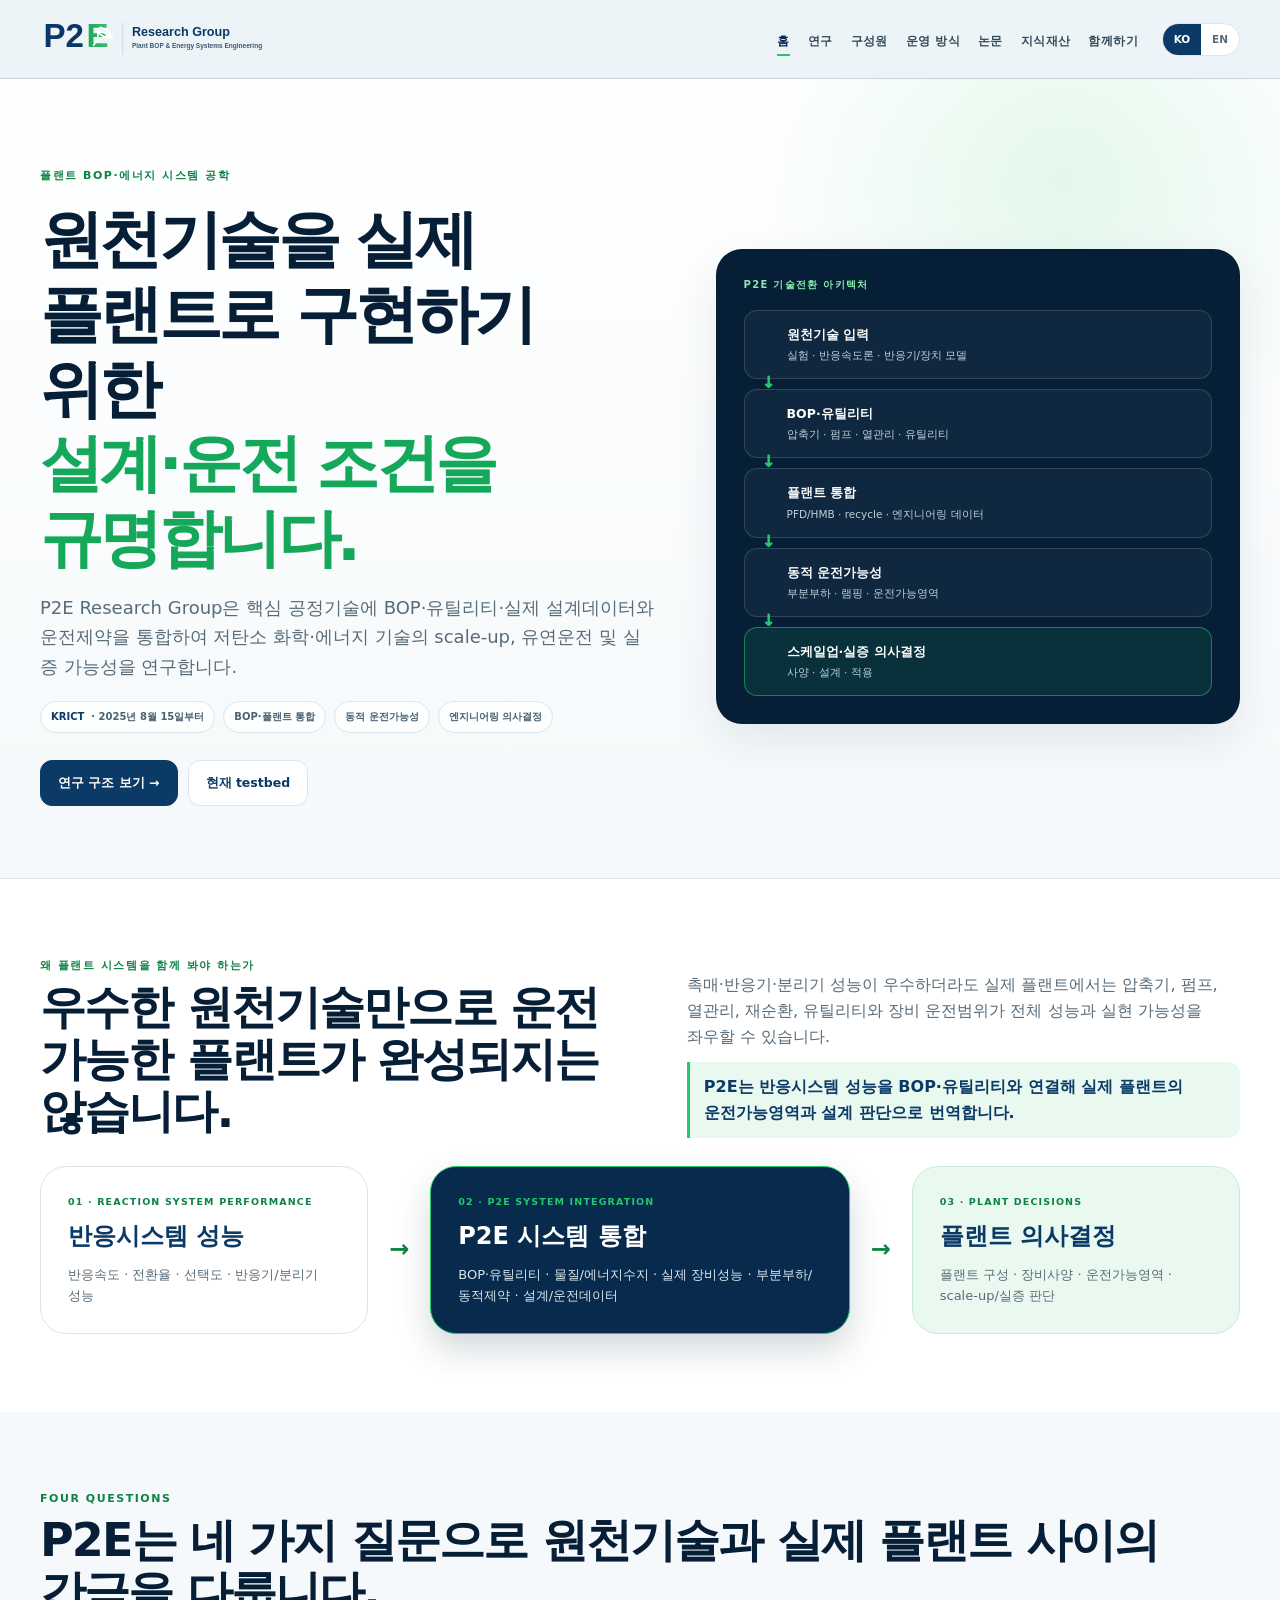
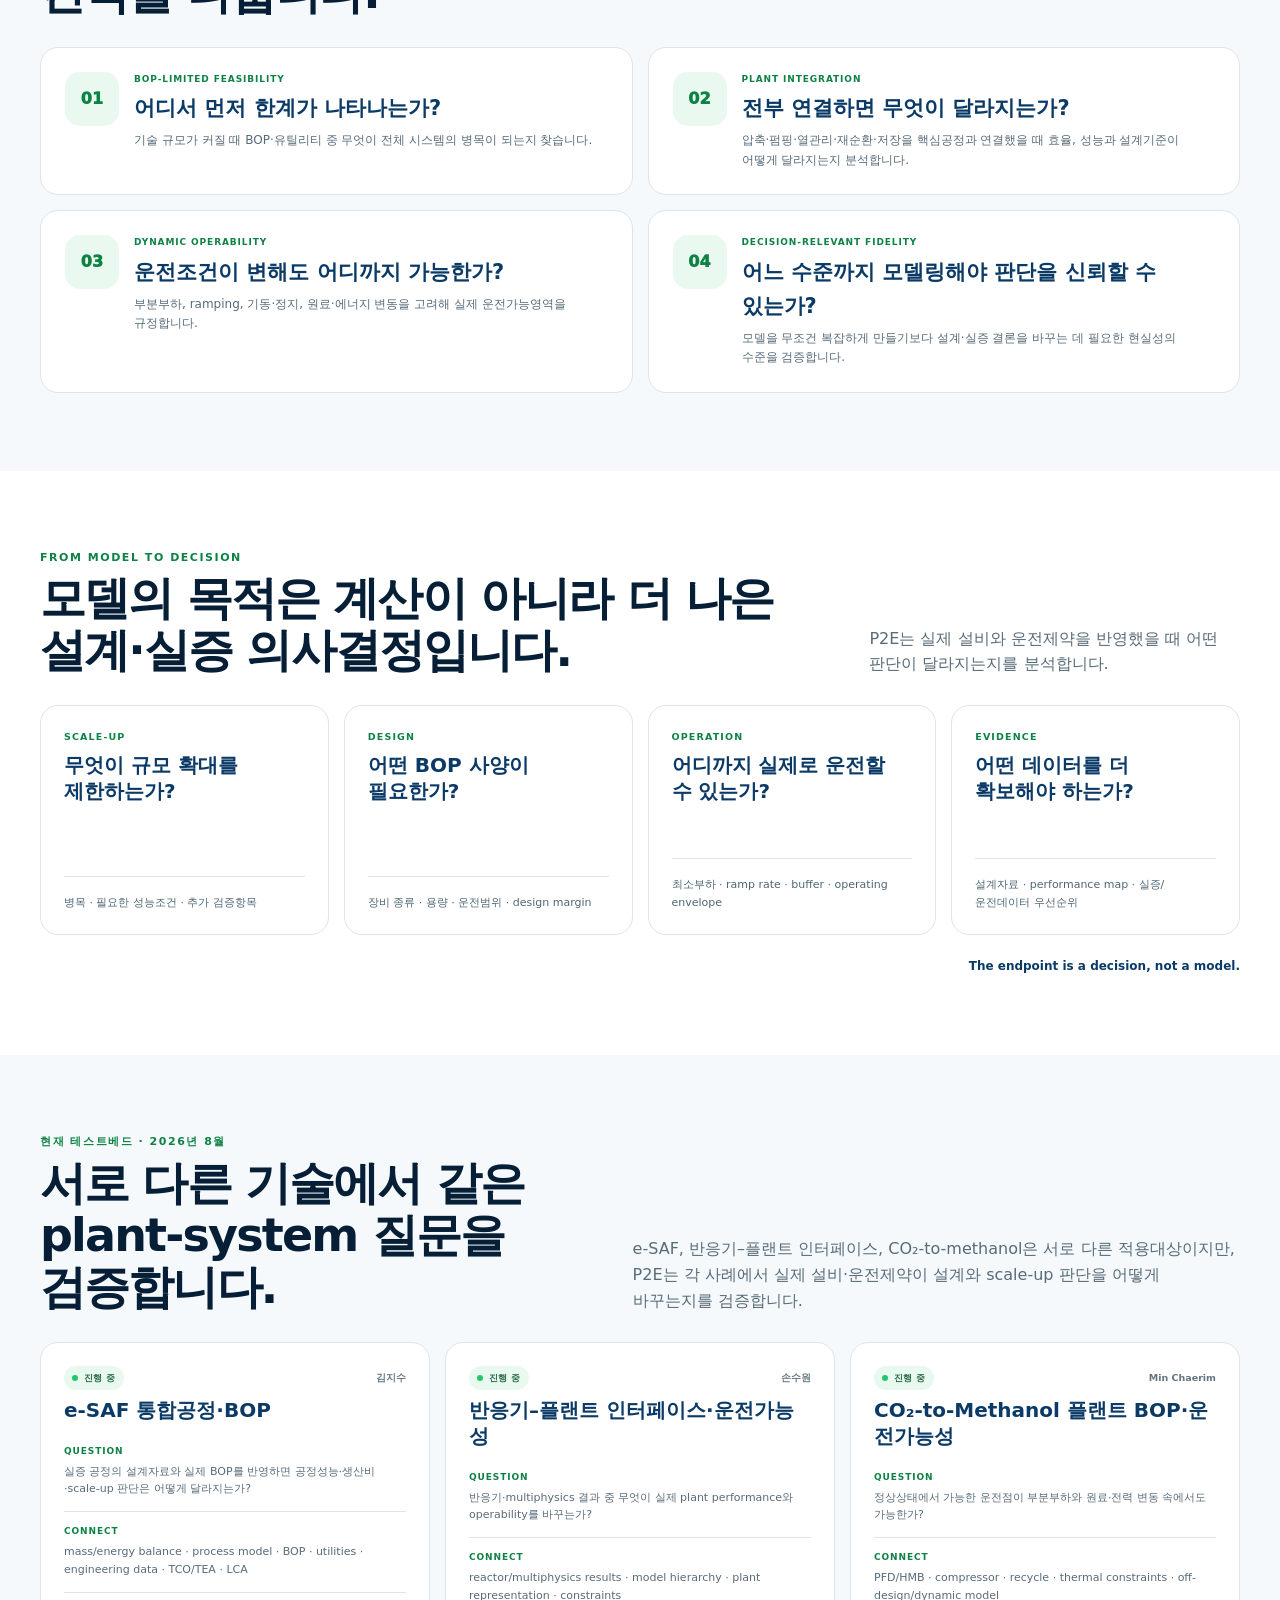
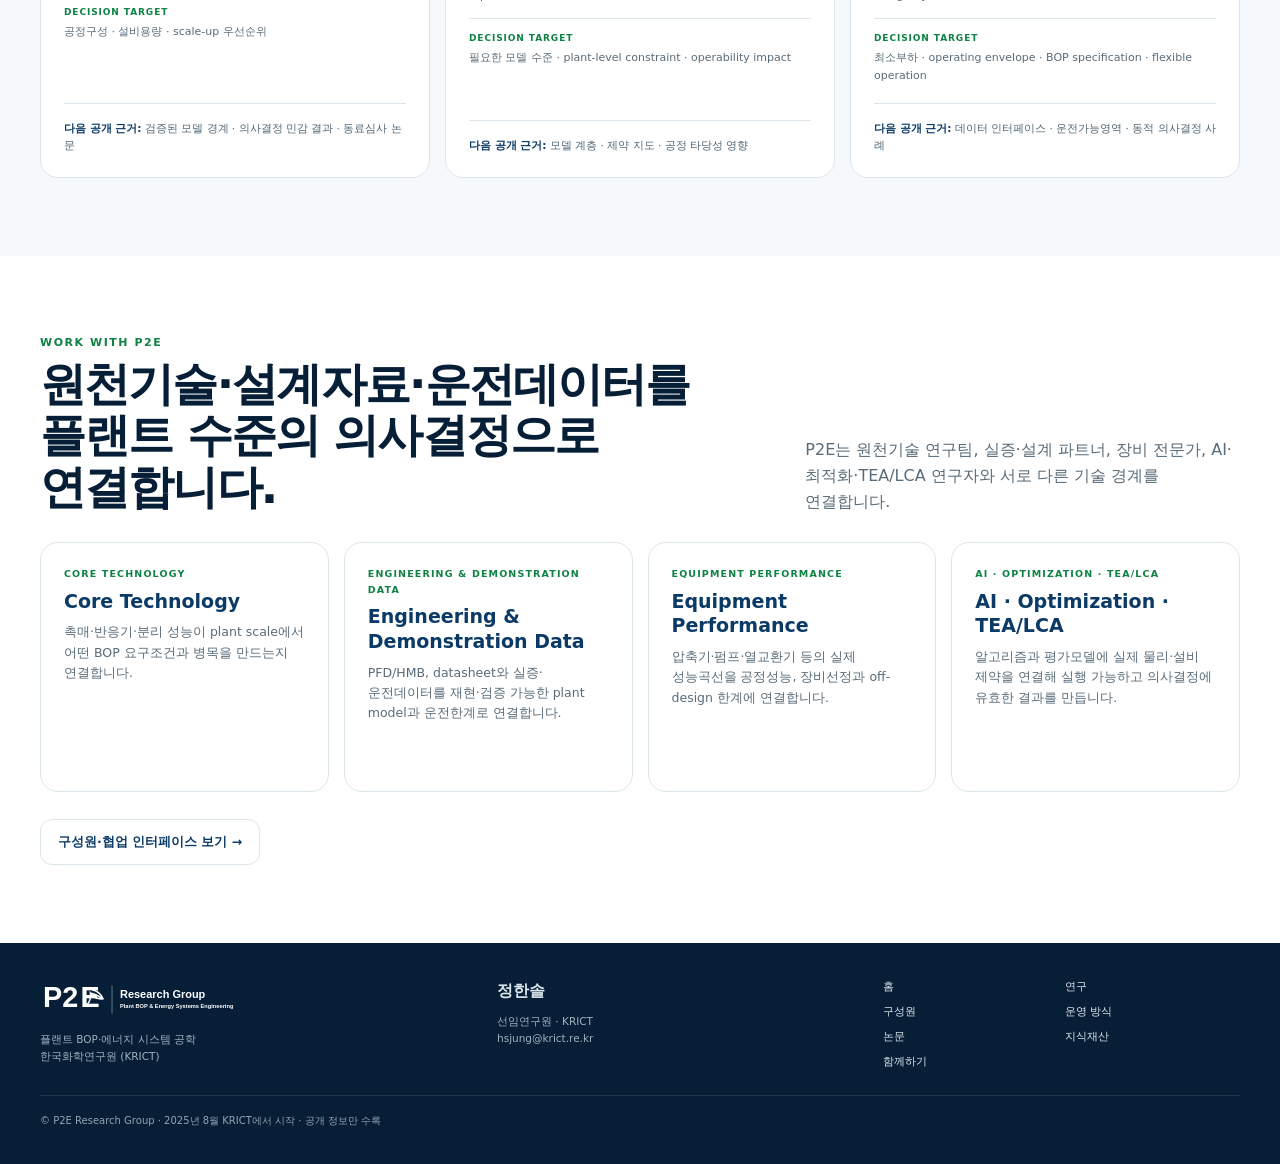
==== index.html @ 03a99341 "Add Min Chaerim to P2E researchers and methanol testbed" ====
<!doctype html>
<html lang="ko">
<head>
  <meta charset="utf-8">
  <meta name="viewport" content="width=device-width,initial-scale=1">
  <title>P2E Research Group | Plant BOP &amp; Energy Systems Engineering</title>
  <meta name="description" content="P2E Research Group at KRICT studies how BOP, utilities, plant integration and operating constraints determine whether core chemical and energy technologies can scale and operate.">
  <meta name="theme-color" content="#082b4d">
  <link rel="canonical" href="https://dochi37-cpu.github.io/">
  <link rel="icon" href="assets/p2e-favicon-v1.svg" type="image/svg+xml">
  <link rel="stylesheet" href="assets/site.css">
  <link rel="stylesheet" href="assets/components.css">
  <link rel="stylesheet" href="assets/responsive.css">
  <meta property="og:title" content="P2E Research Group | Han Sol Jung">
  <meta property="og:description" content="P2E Research Group at KRICT studies how BOP, utilities, plant integration and operating constraints determine whether core chemical and energy technologies can scale and operate.">
  <meta property="og:type" content="website">
  <meta property="og:url" content="https://dochi37-cpu.github.io/">
  <script>document.documentElement.classList.add('js')</script>
</head>
<body data-lang="ko">
<a class="skip-link" href="#main-content">Skip to content</a>
<header class="site-header">
  <div class="shell nav">
    <a class="brand" href="index.html" aria-label="P2E Research Group home">
      <img src="assets/p2e-wordmark-v1.svg" alt="P2E Research Group">
    </a>
    <nav id="main-menu" class="menu" aria-label="Main navigation"><a href="index.html" aria-current="page">HOME</a><a href="research.html">RESEARCH</a><a href="people.html">PEOPLE</a><a href="group.html">HOW WE WORK</a><a href="publications.html">PUBLICATIONS</a><a href="ip.html">IP</a><a href="join.html">JOIN US</a></nav>
    <div class="lang-toggle" role="group" aria-label="Language selection">
      <button type="button" data-lang-button="ko" aria-pressed="true">KO</button>
      <button type="button" data-lang-button="en" aria-pressed="false">EN</button>
    </div>
    <button class="nav-toggle" type="button" aria-label="Toggle navigation" aria-controls="main-menu" aria-expanded="false">☰</button>
  </div>
</header>
<main id="main-content">
  <section class="hero">
    <div class="shell hero-grid">
      <div>
        <div class="eyebrow">PLANT BOP &amp; ENERGY SYSTEMS ENGINEERING</div>
        <h1><span class="lang-ko">원천기술을 실제 플랜트로 구현하기 위한<br><span class="accent">설계·운전 조건을 규명합니다.</span></span><span class="lang-en">From core technology to<br><span class="accent">operable plant systems.</span></span></h1>
        <p class="hero-lead lang-ko">P2E Research Group은 핵심 공정기술에 BOP·유틸리티·실제 설계데이터와 운전제약을 통합하여 저탄소 화학·에너지 기술의 scale-up, 유연운전 및 실증 가능성을 연구합니다.</p>
        <p class="hero-lead lang-en">We integrate core process technologies with BOP, utilities, engineering data, and operating constraints to determine feasible scale-up, flexible operation, and demonstration of low-carbon chemical and energy systems.</p>
        <div class="hero-meta">
          <span class="meta-pill"><strong>KRICT</strong> · since 15 Aug 2025</span>
          <span class="meta-pill">BOP &amp; Plant Integration</span>
          <span class="meta-pill">Dynamic Operability</span>
          <span class="meta-pill">Engineering Decisions</span>
        </div>
        <div class="actions">
          <a class="btn primary" href="research.html"><span class="lang-ko">연구 구조 보기 →</span><span class="lang-en">Explore the research architecture →</span></a>
          <a class="btn secondary" href="#current-work"><span class="lang-ko">현재 testbed</span><span class="lang-en">Current testbeds</span></a>
        </div>
      </div>
      <aside class="translation-card" aria-label="P2E translation framework">
        <div class="card-label">P2E TRANSLATION ARCHITECTURE</div>
        <div class="translation-stack">
          <div class="translation-step"><b>Core Technology Input</b><span>experiments · kinetics · reactor/device models</span></div>
          <div class="translation-step"><b>BOP &amp; Utilities</b><span>compressors · pumps · thermal · utilities</span></div>
          <div class="translation-step"><b>Plant Integration</b><span>PFD/HMB · recycle · engineering data</span></div>
          <div class="translation-step"><b>Dynamic Operability</b><span>part-load · ramping · operating envelope</span></div>
          <div class="translation-step final"><b>Scale-up &amp; Demonstration Decisions</b><span>specification · design · deployment</span></div>
        </div>
      </aside>
    </div>
  </section>

  <section class="section alt reveal home-clarity why-p2e">
    <div class="shell">
      <div class="section-head">
        <div><div class="eyebrow"><span class="lang-ko">왜 플랜트 시스템을 함께 봐야 하는가</span><span class="lang-en">WHY PLANT-SYSTEM ENGINEERING</span></div><h2><span class="lang-ko">우수한 원천기술만으로 운전 가능한 플랜트가 완성되지는 않습니다.</span><span class="lang-en">A promising core technology does not automatically become an operable plant.</span></h2></div>
        <div class="why-copy">
          <p class="lang-ko">촉매·반응기·분리기 성능이 우수하더라도 실제 플랜트에서는 압축기, 펌프, 열관리, 재순환, 유틸리티와 장비 운전범위가 전체 성능과 실현 가능성을 좌우할 수 있습니다.</p>
          <p class="lang-en">High catalyst, reactor or separation performance is only part of the system. At plant scale, compression, pumping, thermal management, recycle, utilities and equipment operating limits can determine feasibility.</p>
          <p class="why-emphasis lang-ko">P2E는 반응시스템 성능을 BOP·유틸리티와 연결해 실제 플랜트의 운전가능영역과 설계 판단으로 번역합니다.</p>
          <p class="why-emphasis lang-en">P2E connects reaction-system performance with BOP and utilities, translating it into plant operating envelopes and design decisions.</p>
        </div>
      </div>
      <div class="concept-bridge" role="group" aria-label="Reaction-system performance is integrated by P2E with BOP, utilities, balances, equipment and operating data to support plant decisions.">
        <article class="concept-node">
          <div class="card-number">01 · REACTION SYSTEM PERFORMANCE</div>
          <h3><span class="lang-ko">반응시스템 성능</span><span class="lang-en">Reaction-System Performance</span></h3>
          <p><span class="lang-ko">반응속도 · 전환율 · 선택도 · 반응기/분리기 성능</span><span class="lang-en">Kinetics · conversion · selectivity · reactor/separation performance</span></p>
        </article>
        <div class="concept-link" aria-hidden="true"></div>
        <article class="concept-node p2e-integration-node">
          <div class="card-number">02 · P2E SYSTEM INTEGRATION</div>
          <h3><span class="lang-ko">P2E 시스템 통합</span><span class="lang-en">P2E System Integration</span></h3>
          <p><span class="lang-ko">BOP·유틸리티 · 물질/에너지수지 · 실제 장비성능 · 부분부하/동적제약 · 설계/운전데이터</span><span class="lang-en">BOP &amp; utilities · mass/energy balances · equipment performance · off-design/dynamics · engineering/operating data</span></p>
        </article>
        <div class="concept-link" aria-hidden="true"></div>
        <article class="concept-node plant-decisions-node">
          <div class="card-number">03 · PLANT DECISIONS</div>
          <h3><span class="lang-ko">플랜트 의사결정</span><span class="lang-en">Plant Decisions</span></h3>
          <p><span class="lang-ko">플랜트 구성 · 장비사양 · 운전가능영역 · scale-up/실증 판단</span><span class="lang-en">Plant configuration · equipment specification · operating envelope · scale-up/demonstration decisions</span></p>
        </article>
      </div>
    </div>
  </section>

  <section class="section reveal home-clarity four-questions">
    <div class="shell">
      <div class="section-head">
        <div><div class="eyebrow">FOUR QUESTIONS</div><h2><span class="lang-ko">P2E는 네 가지 질문으로 원천기술과 실제 플랜트 사이의 간극을 다룹니다.</span><span class="lang-en">P2E addresses the gap between core technology and deployment through four questions.</span></h2></div>
      </div>
      <div class="question-grid">
        <article class="question-card homepage-question-card">
          <div class="question-label">01</div>
          <div><div class="technical-label">BOP-LIMITED FEASIBILITY</div><h3><span class="lang-ko">어디서 먼저 한계가 나타나는가?</span><span class="lang-en">Where does the first constraint appear?</span></h3><p><span class="lang-ko">기술 규모가 커질 때 BOP·유틸리티 중 무엇이 전체 시스템의 병목이 되는지 찾습니다.</span><span class="lang-en">Identify which BOP or utility constraint becomes binding as the technology scales.</span></p></div>
        </article>
        <article class="question-card homepage-question-card">
          <div class="question-label">02</div>
          <div><div class="technical-label">PLANT INTEGRATION</div><h3><span class="lang-ko">전부 연결하면 무엇이 달라지는가?</span><span class="lang-en">What changes when the whole system is connected?</span></h3><p><span class="lang-ko">압축·펌핑·열관리·재순환·저장을 핵심공정과 연결했을 때 효율, 성능과 설계기준이 어떻게 달라지는지 분석합니다.</span><span class="lang-en">Determine how compression, pumping, thermal management, recycle and storage reshape plant performance and design requirements.</span></p></div>
        </article>
        <article class="question-card homepage-question-card">
          <div class="question-label">03</div>
          <div><div class="technical-label">DYNAMIC OPERABILITY</div><h3><span class="lang-ko">운전조건이 변해도 어디까지 가능한가?</span><span class="lang-en">What remains operable as conditions change?</span></h3><p><span class="lang-ko">부분부하, ramping, 기동·정지, 원료·에너지 변동을 고려해 실제 운전가능영역을 규정합니다.</span><span class="lang-en">Define feasible operating envelopes under part-load, ramping, startup/shutdown, and variable feed or energy conditions.</span></p></div>
        </article>
        <article class="question-card homepage-question-card">
          <div class="question-label">04</div>
          <div><div class="technical-label">DECISION-RELEVANT FIDELITY</div><h3><span class="lang-ko">어느 수준까지 모델링해야 판단을 신뢰할 수 있는가?</span><span class="lang-en">How much model fidelity is needed for a reliable decision?</span></h3><p><span class="lang-ko">모델을 무조건 복잡하게 만들기보다 설계·실증 결론을 바꾸는 데 필요한 현실성의 수준을 검증합니다.</span><span class="lang-en">Determine the level of plant and equipment realism required before a design or demonstration decision becomes reliable.</span></p></div>
        </article>
      </div>
    </div>
  </section>

  <section class="section alt reveal home-clarity model-to-decision">
    <div class="shell">
      <div class="section-head">
        <div><div class="eyebrow">FROM MODEL TO DECISION</div><h2><span class="lang-ko">모델의 목적은 계산이 아니라 더 나은 설계·실증 의사결정입니다.</span><span class="lang-en">The endpoint is not a model. It is a better engineering decision.</span></h2></div>
        <p class="lang-ko">P2E는 실제 설비와 운전제약을 반영했을 때 어떤 판단이 달라지는지를 분석합니다.</p>
        <p class="lang-en">P2E asks which engineering decisions change when real equipment and operating constraints are introduced.</p>
      </div>
      <div class="grid four decision-grid">
        <article class="card decision-card"><div class="card-number">SCALE-UP</div><h3><span class="lang-ko">무엇이 규모 확대를 제한하는가?</span><span class="lang-en">What limits scale-up?</span></h3><p class="decision-detail"><span class="lang-ko">병목 · 필요한 성능조건 · 추가 검증항목</span><span class="lang-en">Bottlenecks · required performance · additional validation</span></p></article>
        <article class="card decision-card"><div class="card-number">DESIGN</div><h3><span class="lang-ko">어떤 BOP 사양이 필요한가?</span><span class="lang-en">What BOP specification is required?</span></h3><p class="decision-detail"><span class="lang-ko">장비 종류 · 용량 · 운전범위 · design margin</span><span class="lang-en">Equipment type · capacity · operating range · design margin</span></p></article>
        <article class="card decision-card"><div class="card-number">OPERATION</div><h3><span class="lang-ko">어디까지 실제로 운전할 수 있는가?</span><span class="lang-en">Where can the plant actually operate?</span></h3><p class="decision-detail"><span class="lang-ko">최소부하 · ramp rate · buffer · operating envelope</span><span class="lang-en">Minimum load · ramp rate · buffer · operating envelope</span></p></article>
        <article class="card decision-card"><div class="card-number"><span class="lang-ko">EVIDENCE</span><span class="lang-en">EVIDENCE</span></div><h3><span class="lang-ko">어떤 데이터를 더 확보해야 하는가?</span><span class="lang-en">What evidence is still needed?</span></h3><p class="decision-detail"><span class="lang-ko">설계자료 · performance map · 실증/운전데이터 우선순위</span><span class="lang-en">Engineering data · performance maps · demonstration/operating data</span></p></article>
      </div>
      <p class="decision-principle">The endpoint is a decision, not a model.</p>
    </div>
  </section>

  <section class="section reveal anchor-target home-clarity current-testbeds" id="current-work">
    <div class="shell">
      <div class="section-head">
        <div><div class="eyebrow">CURRENT TESTBEDS · AUGUST 2026</div><h2><span class="lang-ko">서로 다른 기술에서 같은 plant-system 질문을 검증합니다.</span><span class="lang-en">Different technologies, same plant-system questions.</span></h2></div>
        <p class="lang-ko">e-SAF, 반응기–플랜트 인터페이스, CO₂-to-methanol은 서로 다른 적용대상이지만, P2E는 각 사례에서 실제 설비·운전제약이 설계와 scale-up 판단을 어떻게 바꾸는지를 검증합니다.</p>
        <p class="lang-en">e-SAF, reactor–plant interfaces and CO₂-to-methanol are different testbeds for the same underlying question: how real equipment and operating constraints change plant design, operability and scale-up decisions.</p>
      </div>
      <div class="grid three">
        <article class="card status-card">
          <div class="status-row"><span class="status-badge">In progress</span><span class="status-owner">Jisoo Kim</span></div>
          <h3>e-SAF Integrated Process & BOP</h3>
          <div class="testbed-fields">
            <div class="testbed-field"><div class="field-label"><span class="lang-ko">QUESTION</span><span class="lang-en">QUESTION</span></div><p><span class="lang-ko">실증 공정의 설계자료와 실제 BOP를 반영하면 공정성능·생산비·scale-up 판단은 어떻게 달라지는가?</span><span class="lang-en">How do plant performance, production cost and scale-up decisions change when demonstration engineering data and actual BOP are included?</span></p></div>
            <div class="testbed-field"><div class="field-label"><span class="lang-ko">CONNECT</span><span class="lang-en">CONNECT</span></div><p><span class="lang-ko">mass/energy balance · process model · BOP · utilities · engineering data · TCO/TEA · LCA</span><span class="lang-en">mass/energy balance · process model · BOP · utilities · engineering data · TCO/TEA · LCA</span></p></div>
            <div class="testbed-field"><div class="field-label"><span class="lang-ko">DECISION TARGET</span><span class="lang-en">DECISION TARGET</span></div><p><span class="lang-ko">공정구성 · 설비용량 · scale-up 우선순위</span><span class="lang-en">Process configuration · equipment capacity · scale-up priorities</span></p></div>
          </div>
          <div class="evidence-line"><b>Public evidence next:</b> validated model boundary · decision-sensitive results · peer-reviewed manuscript</div>
        </article>
        <article class="card status-card">
          <div class="status-row"><span class="status-badge">In progress</span><span class="status-owner">Soo Won Son</span></div>
          <h3>Reactor–Plant Interface & Operability</h3>
          <div class="testbed-fields">
            <div class="testbed-field"><div class="field-label"><span class="lang-ko">QUESTION</span><span class="lang-en">QUESTION</span></div><p><span class="lang-ko">반응기·multiphysics 결과 중 무엇이 실제 plant performance와 operability를 바꾸는가?</span><span class="lang-en">Which reactor or multiphysics results materially change plant performance and operability?</span></p></div>
            <div class="testbed-field"><div class="field-label"><span class="lang-ko">CONNECT</span><span class="lang-en">CONNECT</span></div><p><span class="lang-ko">reactor/multiphysics results · model hierarchy · plant representation · constraints</span><span class="lang-en">reactor/multiphysics results · model hierarchy · plant representation · constraints</span></p></div>
            <div class="testbed-field"><div class="field-label"><span class="lang-ko">DECISION TARGET</span><span class="lang-en">DECISION TARGET</span></div><p><span class="lang-ko">필요한 모델 수준 · plant-level constraint · operability impact</span><span class="lang-en">Required model fidelity · plant-level constraints · operability impact</span></p></div>
          </div>
          <div class="evidence-line"><b>Public evidence next:</b> model hierarchy · constraint map · process-feasibility impact</div>
        </article>
        <article class="card status-card">
          <div class="status-row"><span class="status-badge">In progress</span><span class="status-owner">Min Chaerim</span></div>
          <h3>CO₂-to-Methanol Plant BOP &amp; Operability</h3>
          <div class="testbed-fields">
            <div class="testbed-field"><div class="field-label"><span class="lang-ko">QUESTION</span><span class="lang-en">QUESTION</span></div><p><span class="lang-ko">정상상태에서 가능한 운전점이 부분부하와 원료·전력 변동 속에서도 가능한가?</span><span class="lang-en">Does a feasible steady-state operating point remain feasible under part-load and variable feed or energy conditions?</span></p></div>
            <div class="testbed-field"><div class="field-label"><span class="lang-ko">CONNECT</span><span class="lang-en">CONNECT</span></div><p><span class="lang-ko">PFD/HMB · compressor · recycle · thermal constraints · off-design/dynamic model</span><span class="lang-en">PFD/HMB · compressor · recycle · thermal constraints · off-design/dynamic model</span></p></div>
            <div class="testbed-field"><div class="field-label"><span class="lang-ko">DECISION TARGET</span><span class="lang-en">DECISION TARGET</span></div><p><span class="lang-ko">최소부하 · operating envelope · BOP specification · flexible operation</span><span class="lang-en">Minimum load · operating envelope · BOP specification · flexible operation</span></p></div>
          </div>
          <div class="evidence-line"><b>Public evidence next:</b> data interface · operating envelope · dynamic decision case</div>
        </article>
      </div>
    </div>
  </section>

  <section class="section alt reveal home-clarity collaboration-interface">
    <div class="shell">
      <div class="section-head">
        <div><div class="eyebrow">WORK WITH P2E</div><h2><span class="lang-ko">원천기술·설계자료·운전데이터를 플랜트 수준의 의사결정으로 연결합니다.</span><span class="lang-en">Connect core technologies, engineering data and operating evidence to plant-level decisions.</span></h2></div>
        <p class="lang-ko">P2E는 원천기술 연구팀, 실증·설계 파트너, 장비 전문가, AI·최적화·TEA/LCA 연구자와 서로 다른 기술 경계를 연결합니다.</p>
        <p class="lang-en">P2E works across technical boundaries with core-technology researchers, demonstration and engineering teams, equipment experts, and AI, optimization, TEA or LCA collaborators.</p>
      </div>
      <div class="grid four collaboration-home-grid">
        <article class="card collaboration-home-card"><div class="card-number">CORE TECHNOLOGY</div><h3>Core Technology</h3><p><span class="lang-ko">촉매·반응기·분리 성능이 plant scale에서 어떤 BOP 요구조건과 병목을 만드는지 연결합니다.</span><span class="lang-en">Translate catalyst, reactor and separation performance into BOP requirements and plant-scale constraints.</span></p></article>
        <article class="card collaboration-home-card"><div class="card-number">ENGINEERING &amp; DEMONSTRATION DATA</div><h3>Engineering &amp; Demonstration Data</h3><p><span class="lang-ko">PFD/HMB, datasheet와 실증·운전데이터를 재현·검증 가능한 plant model과 운전한계로 연결합니다.</span><span class="lang-en">Connect PFD/HMB, datasheets and demonstration or operating data to reproducible plant models and operating limits.</span></p></article>
        <article class="card collaboration-home-card"><div class="card-number">EQUIPMENT PERFORMANCE</div><h3>Equipment Performance</h3><p><span class="lang-ko">압축기·펌프·열교환기 등의 실제 성능곡선을 공정성능, 장비선정과 off-design 한계에 연결합니다.</span><span class="lang-en">Connect real compressor, pump and heat-exchanger performance to process performance, equipment selection and off-design limits.</span></p></article>
        <article class="card collaboration-home-card"><div class="card-number">AI · OPTIMIZATION · TEA/LCA</div><h3>AI · Optimization · TEA/LCA</h3><p><span class="lang-ko">알고리즘과 평가모델에 실제 물리·설비 제약을 연결해 실행 가능하고 의사결정에 유효한 결과를 만듭니다.</span><span class="lang-en">Connect algorithms and evaluation models with physical and equipment constraints so results remain executable and decision-relevant.</span></p></article>
      </div>
      <div class="actions"><a class="btn secondary" href="people.html"><span class="lang-ko">구성원·협업 인터페이스 보기 →</span><span class="lang-en">People &amp; collaboration interfaces →</span></a></div>
    </div>
  </section>
</main>
<footer class="footer">
  <div class="shell">
    <div class="footer-grid">
      <div>
        <img src="assets/p2e-wordmark-v1.svg" alt="P2E Research Group">
        <small>Plant BOP &amp; Energy Systems Engineering<br>Korea Research Institute of Chemical Technology (KRICT)</small>
      </div>
      <div>
        <strong>Han Sol Jung, Ph.D. · 정한솔</strong>
        <small>Senior Researcher · KRICT<br><a href="mailto:hsjung@krict.re.kr">hsjung@krict.re.kr</a></small>
      </div>
      <div class="footer-links">
        <a href="index.html">HOME</a><a href="research.html">RESEARCH</a>
        <a href="people.html">PEOPLE</a><a href="group.html">HOW WE WORK</a>
        <a href="publications.html">PUBLICATIONS</a><a href="ip.html">IP</a>
        <a href="join.html">JOIN US</a>
      </div>
    </div>
    <div class="copyright">© P2E Research Group · Established at KRICT in August 2025 · Public information only</div>
  </div>
</footer>
<script src="assets/site.js"></script>
</body>
</html>
---- assets/site.css ----
:root {
  --navy-950: #061f37;
  --navy-900: #082b4d;
  --navy-800: #0b3a67;
  --navy-700: #145184;
  --green-600: #16a85a;
  --green-700: #0d8244;
  --green-500: #22c96a;
  --green-100: #e9f9f0;
  --blue-100: #edf4f8;
  --amber-100: #fff5d7;
  --amber-700: #7a5a08;
  --ink: #102033;
  --muted: #586b79;
  --muted-2: #647682;
  --surface: #ffffff;
  --background: #f6f9fb;
  --line: #dbe5ec;
  --line-strong: #c5d4de;
  --radius-sm: 12px;
  --radius: 18px;
  --radius-lg: 26px;
  --shadow: 0 18px 48px rgba(8, 43, 77, .09);
  --shadow-soft: 0 10px 28px rgba(8, 43, 77, .06);
  --max: 1200px;
  --header-height: 78px;
}

* { box-sizing: border-box; }
html { scroll-behavior: smooth; }
body {
  margin: 0;
  background: var(--background);
  color: var(--ink);
  font-family: "Segoe UI", "Apple SD Gothic Neo", "Noto Sans KR", "Malgun Gothic", system-ui, -apple-system, sans-serif;
  line-height: 1.62;
  text-rendering: optimizeLegibility;
  -webkit-font-smoothing: antialiased;
}
img { display: block; max-width: 100%; }
a { color: inherit; text-decoration: none; }
button, input, textarea, select { font: inherit; }
button { color: inherit; }
p, h1, h2, h3, h4 { overflow-wrap: anywhere; }
.page-hero .lang-ko,
.page-hero ~ .section .section-head .lang-ko { word-break: keep-all; overflow-wrap: normal; }

.skip-link {
  position: fixed;
  left: 16px;
  top: -80px;
  z-index: 200;
  background: var(--navy-950);
  color: #fff;
  padding: 10px 14px;
  border-radius: 10px;
  font-weight: 800;
  transition: top .2s;
}
.skip-link:focus { top: 12px; }

.shell { width: min(var(--max), calc(100% - 40px)); margin-inline: auto; }
.narrow { width: min(840px, calc(100% - 40px)); margin-inline: auto; }
.section { padding: 78px 0; }
.section.alt { background: var(--surface); }
.section.dark { background: var(--navy-950); color: #fff; }
.section.compact { padding: 54px 0; }
.anchor-target { scroll-margin-top: 110px; }

.eyebrow {
  color: var(--green-700);
  font-size: 11px;
  font-weight: 900;
  letter-spacing: .14em;
  text-transform: uppercase;
}
.kicker {
  display: inline-flex;
  align-items: center;
  gap: 8px;
  color: var(--navy-800);
  background: var(--blue-100);
  border: 1px solid var(--line);
  border-radius: 999px;
  padding: 7px 10px;
  font-size: 10px;
  font-weight: 850;
  letter-spacing: .06em;
  text-transform: uppercase;
}
.kicker::before {
  content: "";
  width: 7px;
  height: 7px;
  border-radius: 50%;
  background: var(--green-500);
}
.accent { color: var(--green-600); }
.muted { color: var(--muted); }
.small { font-size: 12px; color: var(--muted); }
.lead { color: var(--muted); font-size: 17px; max-width: 810px; }

.site-header {
  position: sticky;
  inset-block-start: 0;
  z-index: 80;
  min-height: var(--header-height);
  background: rgba(237, 244, 248, .97);
  border-bottom: 1px solid var(--line);
  border-bottom-color: var(--line-strong);
  backdrop-filter: blur(14px);
}
.nav {
  min-height: var(--header-height);
  display: flex;
  align-items: center;
  gap: 24px;
}
.brand { display: flex; align-items: center; margin-right: auto; }
.brand img { width: 270px; max-width: 40vw; height: auto; }
.menu { display: flex; align-items: center; gap: 18px; }
.menu a {
  position: relative;
  padding: 28px 0 24px;
  color: #31495a;
  font-size: 11.5px;
  font-weight: 850;
  letter-spacing: .035em;
}
.menu a::after {
  content: "";
  position: absolute;
  left: 0;
  right: 100%;
  bottom: 18px;
  height: 2px;
  background: var(--green-500);
  transition: right .18s ease;
}
.menu a:hover::after,
.menu a[aria-current="page"]::after { right: 0; }
.menu a[aria-current="page"] { color: var(--navy-900); }
.lang-toggle {
  display: inline-flex;
  overflow: hidden;
  border: 1px solid var(--line);
  border-radius: 999px;
  background: #fff;
}
.lang-toggle button {
  border: 0;
  background: transparent;
  min-width: 38px;
  padding: 7px 9px;
  color: var(--muted);
  font-size: 10.5px;
  font-weight: 900;
  cursor: pointer;
}
.lang-toggle button[aria-pressed="true"] { background: var(--navy-800); color: #fff; }
.nav-toggle {
  display: none;
  width: 42px;
  height: 42px;
  border: 1px solid var(--line);
  border-radius: 11px;
  background: #fff;
  cursor: pointer;
  font-size: 18px;
}

.hero {
  padding: 88px 0 72px;
  background:
    radial-gradient(circle at 83% 12%, rgba(34, 201, 106, .12), transparent 24%),
    linear-gradient(180deg, #fff 0%, #f5f9fb 100%);
  border-bottom: 1px solid var(--line);
}
.hero-grid {
  display: grid;
  grid-template-columns: minmax(0, 1.08fr) minmax(340px, .92fr);
  gap: 60px;
  align-items: center;
}
.hero h1,
.page-hero h1 {
  margin: 14px 0 20px;
  color: var(--navy-950);
  font-size: clamp(42px, 6vw, 72px);
  letter-spacing: -.05em;
  line-height: 1.04;
}
.hero h1 > .lang-ko {
  font-size: .875em;
  word-break: keep-all;
  overflow-wrap: normal;
}
.hero-lead { max-width: 760px; color: var(--muted); font-size: 18px; }
.hero-meta { display: flex; flex-wrap: wrap; gap: 8px; margin-top: 20px; }
.meta-pill {
  display: inline-flex;
  align-items: center;
  gap: 7px;
  padding: 7px 10px;
  border: 1px solid var(--line);
  border-radius: 999px;
  background: rgba(255, 255, 255, .8);
  color: #496173;
  font-size: 10px;
  font-weight: 800;
}
.meta-pill strong { color: var(--navy-800); }
.actions { display: flex; flex-wrap: wrap; gap: 10px; margin-top: 27px; }
.btn {
  display: inline-flex;
  align-items: center;
  justify-content: center;
  min-height: 46px;
  padding: 0 17px;
  border: 1px solid var(--line);
  border-radius: 12px;
  font-size: 12.5px;
  font-weight: 850;
  transition: transform .18s, background .18s, border-color .18s;
}
.btn:hover { transform: translateY(-1px); }
.btn.primary { background: var(--navy-800); border-color: var(--navy-800); color: #fff; }
.btn.primary:hover { background: var(--navy-950); }
.btn.secondary { background: #fff; color: var(--navy-800); }
.btn.secondary:hover { border-color: var(--green-500); }
.btn.ghost { color: #fff; border-color: rgba(255, 255, 255, .25); background: transparent; }

.translation-card {
  padding: 28px;
  border-radius: var(--radius-lg);
  background: var(--navy-950);
  box-shadow: var(--shadow);
  color: #fff;
}
.translation-card .card-label {
  color: #86e9ac;
  font-size: 10px;
  font-weight: 900;
  letter-spacing: .13em;
}
.translation-stack { display: grid; gap: 10px; margin-top: 17px; }
.translation-step {
  position: relative;
  padding: 14px 14px 14px 42px;
  border: 1px solid rgba(255, 255, 255, .14);
  border-radius: 13px;
  background: rgba(255, 255, 255, .045);
}
.translation-step:not(:last-child)::after {
  content: "↓";
  position: absolute;
  left: 17px;
  bottom: -18px;
  z-index: 2;
  color: var(--green-500);
  font-weight: 950;
}
.translation-step b { display: block; font-size: 12.5px; }
.translation-step span { display: block; margin-top: 2px; color: #bdd0dc; font-size: 10.5px; }
.translation-step.final { border-color: rgba(34, 201, 106, .55); background: rgba(34, 201, 106, .11); }

.section-head {
  display: flex;
  align-items: end;
  justify-content: space-between;
  gap: 30px;
  margin-bottom: 28px;
}
.section-head h2 {
  margin: 7px 0 0;
  color: var(--navy-950);
  font-size: clamp(30px, 4vw, 46px);
  letter-spacing: -.04em;
  line-height: 1.13;
}
.section-head p { max-width: 670px; margin: 0; color: var(--muted); }
.section.dark .section-head h2 { color: #fff; }
.section.dark .section-head p { color: #c5d5df; }

.grid { display: grid; gap: 15px; }
.grid.two { grid-template-columns: repeat(2, minmax(0, 1fr)); }
.grid.three { grid-template-columns: repeat(3, minmax(0, 1fr)); }
.grid.four { grid-template-columns: repeat(4, minmax(0, 1fr)); }
.grid.five { grid-template-columns: repeat(5, minmax(0, 1fr)); }
.card {
  border: 1px solid var(--line);
  border-radius: var(--radius);
  background: var(--surface);
  padding: 23px;
  box-shadow: 0 0 0 rgba(8, 43, 77, 0);
  transition: transform .18s, box-shadow .18s, border-color .18s;
}
.card:hover { transform: translateY(-2px); border-color: var(--line-strong); box-shadow: var(--shadow-soft); }
.card h3 { margin: 7px 0 9px; color: var(--navy-800); font-size: 20px; line-height: 1.3; }
.card p { margin: 0; color: var(--muted); font-size: 12.5px; }
.card-number { color: var(--green-700); font-size: 9.5px; font-weight: 900; letter-spacing: .12em; }
.card-link { display: inline-flex; margin-top: 15px; color: var(--navy-800); font-size: 11px; font-weight: 850; }
.tags { display: flex; flex-wrap: wrap; gap: 6px; margin-top: 14px; }
.tags span {
  padding: 5px 7px;
  border-radius: 999px;
  background: var(--blue-100);
  color: #486777;
  font-size: 9px;
  font-weight: 800;
}

.home-clarity .lang-ko {
  word-break: keep-all;
  overflow-wrap: normal;
}
.why-copy { display: grid; gap: 12px; max-width: 680px; }
.section-head .why-copy p { max-width: none; margin: 0; }
.why-emphasis {
  padding: 12px 14px;
  border-left: 3px solid var(--green-500);
  border-radius: 0 12px 12px 0;
  background: var(--green-100);
  color: var(--navy-800) !important;
  font-weight: 800;
}
.concept-bridge {
  display: grid;
  grid-template-columns: minmax(0, .9fr) 42px minmax(0, 1.15fr) 42px minmax(0, .9fr);
  gap: 10px;
  align-items: stretch;
}
.concept-node {
  display: flex;
  flex-direction: column;
  justify-content: center;
  padding: 27px;
  border: 1px solid var(--line);
  border-radius: var(--radius-lg);
  background: var(--surface);
}
.concept-node h3 { margin: 8px 0; color: var(--navy-800); font-size: 24px; }
.concept-node p { margin: 0; color: var(--muted); font-size: 13px; }
.concept-node.p2e-integration-node {
  border-color: var(--green-500);
  background: var(--navy-900);
  color: #fff;
  box-shadow: 0 16px 34px rgba(10, 40, 58, .18);
}
.p2e-integration-node h3 { color: #fff; }
.p2e-integration-node p { color: #dbe7ee; }
.p2e-integration-node .card-number { color: var(--green-500); }
.concept-node.plant-decisions-node { border-color: #c8ead7; background: var(--green-100); }
.concept-link {
  display: flex;
  align-items: center;
  justify-content: center;
  color: var(--green-700);
  text-align: center;
}
.concept-link::before { content: "→"; font-size: 24px; font-weight: 900; }
.homepage-question-card { align-items: start; }
.homepage-question-card .technical-label {
  margin-bottom: 5px;
  color: var(--green-700);
  font-size: 9px;
  font-weight: 900;
  letter-spacing: .1em;
}
.decision-card { display: flex; flex-direction: column; min-height: 230px; }
.decision-card .decision-detail {
  margin-top: auto;
  padding-top: 17px;
  border-top: 1px solid var(--line);
  color: #4e6675;
  font-size: 11px;
}
.decision-principle {
  margin: 22px 0 0;
  color: var(--navy-800);
  font-size: 12px;
  font-weight: 850;
  text-align: right;
}
.testbed-fields { display: grid; gap: 13px; margin: 12px 0 18px; }
.testbed-field + .testbed-field { padding-top: 12px; border-top: 1px solid var(--line); }
.testbed-field .field-label {
  color: var(--green-700);
  font-size: 9px;
  font-weight: 900;
  letter-spacing: .1em;
}
.testbed-field p { margin: 4px 0 0; color: var(--muted); font-size: 11px; }
.collaboration-home-card { min-height: 250px; }
.collaboration-home-card h3 { font-size: 19px; }

.status-card { display: flex; flex-direction: column; min-height: 290px; }
.status-row { display: flex; align-items: center; justify-content: space-between; gap: 12px; }
.status-badge {
  display: inline-flex;
  align-items: center;
  gap: 6px;
  border-radius: 999px;
  padding: 5px 8px;
  background: var(--green-100);
  color: #2d6d4e;
  font-size: 9px;
  font-weight: 900;
  letter-spacing: .05em;
  text-transform: uppercase;
}
.status-badge::before { content: ""; width: 6px; height: 6px; border-radius: 50%; background: var(--green-500); }
.status-badge.planned { background: var(--amber-100); color: var(--amber-700); }
.status-badge.planned::before { background: #c89417; }
.status-owner { color: var(--muted-2); font-size: 9.5px; font-weight: 800; }
.status-card .evidence-line {
  margin-top: auto;
  padding-top: 16px;
  border-top: 1px solid var(--line);
  color: #4e6675;
  font-size: 10.5px;
}
.status-card .evidence-line b { color: var(--navy-800); }

.evidence-band {
  display: grid;
  grid-template-columns: repeat(3, minmax(0, 1fr));
  overflow: hidden;
  border: 1px solid var(--line);
  border-radius: var(--radius-lg);
  background: #fff;
}
.evidence-stage { padding: 25px; border-right: 1px solid var(--line); }
.evidence-stage:last-child { border-right: 0; }
.evidence-stage .stage { color: var(--green-700); font-size: 9px; font-weight: 900; letter-spacing: .12em; }
.evidence-stage h3 { margin: 7px 0; color: var(--navy-800); font-size: 18px; }
.evidence-stage p { margin: 0; color: var(--muted); font-size: 11.5px; }

.people-preview { display: grid; grid-template-columns: 1.2fr 1fr 1fr; gap: 15px; }
.person-card { display: flex; gap: 15px; align-items: flex-start; }
.person-mark {
  flex: 0 0 48px;
  width: 48px;
  height: 48px;
  display: grid;
  place-items: center;
  border-radius: 14px;
  background: var(--blue-100);
  color: var(--navy-800);
  font-size: 12px;
  font-weight: 950;
}
.person-card.primary .person-mark { background: var(--navy-800); color: #fff; }
.role { color: var(--green-700); font-size: 9px; font-weight: 900; letter-spacing: .09em; text-transform: uppercase; }
.person-card h3 { margin: 3px 0 4px; font-size: 17px; }
.person-card p { font-size: 11.5px; }

.output-strip { display: grid; grid-template-columns: repeat(3, 1fr); gap: 15px; }
.output-card { border: 1px solid var(--line); border-radius: var(--radius); padding: 24px; background: #fff; }
.output-card .metric { display: block; color: var(--navy-800); font-size: 18px; font-weight: 900; }
.output-card p { color: var(--muted); font-size: 11.5px; }
.output-card a { color: var(--navy-800); font-size: 10.5px; font-weight: 850; }

.join-band { display: grid; grid-template-columns: 1.3fr .7fr; gap: 42px; align-items: center; }
.join-band h2 { margin: 0; color: #fff; font-size: clamp(34px, 5vw, 56px); line-height: 1.07; letter-spacing: -.04em; }
.join-band p { max-width: 760px; color: #c6d7e1; }

/* Accessibility contrast overrides for small labels on dark surfaces. */
.section.dark .eyebrow,
.pi-card .role { color: #86e9ac; }
---- assets/components.css ----
.page-hero {
  padding: 72px 0 56px;
  border-bottom: 1px solid var(--line);
  background:
    radial-gradient(circle at 90% 0, rgba(34, 201, 106, .10), transparent 28%),
    linear-gradient(180deg, #fff 0%, #f4f8fb 100%);
}
.page-hero p { max-width: 850px; color: var(--muted); font-size: 16px; }
.page-nav { display: flex; flex-wrap: wrap; gap: 7px; margin-top: 22px; }
.page-nav a {
  padding: 7px 10px;
  border: 1px solid var(--line);
  border-radius: 999px;
  background: #fff;
  color: var(--navy-800);
  font-size: 10px;
  font-weight: 850;
}
.page-nav a:hover { border-color: var(--green-500); }

.position-grid { display: grid; grid-template-columns: 1fr 1.18fr 1fr; gap: 14px; }
.position-card { padding: 24px; border: 1px solid var(--line); border-radius: var(--radius); background: #fff; }
.position-card.core { background: var(--navy-950); border-color: var(--navy-950); color: #fff; box-shadow: var(--shadow); }
.position-card h3 { margin: 7px 0; color: var(--navy-800); font-size: 19px; }
.position-card.core h3 { color: #fff; }
.position-card p { color: var(--muted); font-size: 11.5px; }
.position-card.core p { color: #c6d7e1; }
.position-technical { margin-top: 11px; color: var(--green-700); font-size: 9px; font-weight: 900; letter-spacing: .06em; }
.position-card.core .position-technical { color: #86e9ac; }
.mini-note { margin-top: 14px; padding-top: 12px; border-top: 1px solid var(--line); color: var(--muted-2); font-size: 9.5px; }
.position-card.core .mini-note { border-color: rgba(255,255,255,.15); color: #bfd0db; }

.question-grid { display: grid; grid-template-columns: repeat(2, minmax(0, 1fr)); gap: 15px; }
.question-card {
  display: grid;
  grid-template-columns: 54px 1fr;
  gap: 15px;
  border: 1px solid var(--line);
  border-radius: var(--radius);
  background: #fff;
  padding: 24px;
}
.question-label { width: 54px; height: 54px; display: grid; place-items: center; border-radius: 15px; background: var(--green-100); color: var(--green-700); font-weight: 950; }
.question-card h3 { margin: 0 0 6px; color: var(--navy-800); font-size: 21px; }
.question-card p { margin: 0; color: var(--muted); font-size: 12px; }
.research-question-card .technical-label { margin-bottom: 5px; color: var(--green-700); font-size: 9px; font-weight: 900; letter-spacing: .09em; }

.hierarchy { display: grid; grid-template-columns: repeat(5, minmax(0, 1fr)); gap: 10px; }
.hierarchy-card { position: relative; min-height: 180px; padding: 20px 16px; border: 1px solid var(--line); border-radius: var(--radius); background: #fff; }
.hierarchy-card:not(:last-child)::after { content: "→"; position: absolute; top: 50%; right: -17px; z-index: 2; color: var(--green-600); font-size: 23px; font-weight: 950; }
.hierarchy-card .step { color: var(--green-700); font-size: 9px; font-weight: 900; letter-spacing: .1em; }
.hierarchy-card h3 { margin: 7px 0; color: var(--navy-800); font-size: 16px; }
.hierarchy-card p { color: var(--muted); font-size: 10.5px; }
.hierarchy-card.final { background: var(--navy-950); border-color: var(--navy-950); }
.hierarchy-card.final .step, .hierarchy-card.final h3 { color: #fff; }
.hierarchy-card.final p { color: #c6d7e1; }

.source-grid { display: grid; grid-template-columns: 1fr 1fr; gap: 15px; }
.source-card { padding: 25px; border: 1px solid var(--line); border-radius: var(--radius); background: #fff; }
.source-card h3 { margin: 7px 0 12px; color: var(--navy-800); }
.source-list { display: grid; grid-template-columns: 1fr 1fr; gap: 8px; }
.source-list span { padding: 8px 9px; border-radius: 10px; background: var(--blue-100); color: #506979; font-size: 10.5px; }
.flow { display: grid; grid-template-columns: repeat(4, 1fr); gap: 8px; }
.flow span { position: relative; padding: 10px 8px; border: 1px solid var(--line); border-radius: 10px; text-align: center; color: var(--navy-800); font-size: 10px; font-weight: 850; }
.flow span:not(:last-child)::after { content: "→"; position: absolute; right: -9px; color: var(--green-600); }

.case-placeholder { border: 1px dashed var(--line-strong); border-radius: var(--radius); background: rgba(255,255,255,.6); padding: 23px; }
.case-placeholder h3 { color: var(--navy-800); margin: 5px 0 8px; }
.case-placeholder p { color: var(--muted); font-size: 11.5px; }
.case-fields { display: grid; gap: 7px; margin-top: 15px; }
.case-fields span { display: flex; gap: 8px; align-items: baseline; font-size: 10.5px; color: var(--muted); }
.case-fields b { min-width: 105px; color: var(--navy-800); }

.callout {
  margin-top: 18px;
  padding: 15px 17px;
  border-left: 4px solid var(--green-500);
  border-radius: 0 12px 12px 0;
  background: var(--green-100);
  color: #3d5e4d;
  font-size: 12px;
}
.callout.warning { border-left-color: #d5a326; background: var(--amber-100); color: #6f560f; }

.people-feature { display: grid; grid-template-columns: .78fr 1.22fr; gap: 22px; align-items: start; }
.pi-sidebar { display: grid; gap: 14px; align-content: start; }
.pi-biography { display: grid; gap: 14px; }
.pi-talks, .pi-continuity { grid-column: 1 / -1; }
.pi-card { padding: 20px 20px 24px; border-radius: var(--radius-lg); background: var(--navy-950); color: #fff; }
.pi-portrait { width: 100%; aspect-ratio: 4/3; object-fit: cover; object-position: center 24%; border-radius: 16px; background: #dbe5ec; }
.pi-card h2 { margin: 17px 0 3px; font-size: 28px; }
.pi-card p { color: #c6d7e1; }
.profile-links { display: flex; flex-wrap: wrap; gap: 7px; margin-top: 15px; }
.profile-links a { padding: 6px 9px; border: 1px solid rgba(255,255,255,.22); border-radius: 999px; color: #fff; font-size: 10px; font-weight: 800; }
.profile-block { padding: 20px; border: 1px solid var(--line); border-radius: var(--radius-lg); background: #fff; }
.profile-block > .eyebrow { margin-bottom: 8px; }
.cv-list { display: grid; }
.cv-entry { display: grid; grid-template-columns: 92px minmax(0, 1fr); gap: 14px; padding: 13px 0; border-top: 1px solid var(--line); }
.cv-entry:first-child { border-top: 0; }
.cv-entry h4 { margin: 0 0 4px; color: var(--navy-800); font-size: 14px; }
.cv-entry p { margin: 0; color: var(--muted); font-size: 11.5px; }
.cv-entry .cv-detail { margin-top: 3px; color: var(--muted-2); font-size: 10.5px; }
.cv-period { color: var(--green-700); font-size: 10px; font-weight: 900; letter-spacing: .04em; }
.cv-entry-single { grid-template-columns: 1fr; }
.professional-service-grid { display: grid; grid-template-columns: repeat(2, minmax(0, 1fr)); gap: 9px; }
.professional-service-item { padding: 13px; border: 1px solid var(--line); border-radius: 13px; background: var(--background); }
.professional-service-item b { display: block; color: var(--green-700); font-size: 9px; letter-spacing: .1em; }
.professional-service-item p { margin: 5px 0 0; color: var(--muted); font-size: 11px; }
.profile-panel { padding: 25px; border: 1px solid var(--line); border-radius: var(--radius-lg); background: #fff; }
.profile-panel h3 { margin: 6px 0 10px; color: var(--navy-800); font-size: 22px; }
.pi-trajectory { display: grid; grid-template-columns: repeat(3, minmax(0, 1fr)); gap: 9px; margin: 18px 0; }
.trajectory-step { padding: 15px; border: 1px solid var(--line); border-radius: 13px; background: var(--background); }
.trajectory-step.current { border-color: #c8ead7; background: var(--green-100); }
.trajectory-step h4 { margin: 7px 0 6px; color: var(--navy-800); font-size: 14px; }
.trajectory-step p { margin: 0; color: var(--muted); font-size: 9.5px; }
.profile-facts { display: grid; grid-template-columns: 1fr 1fr; gap: 9px; margin-top: 18px; }
.profile-fact { padding: 13px; border: 1px solid var(--line); border-radius: 13px; background: var(--background); }
.profile-fact b { display: block; color: var(--navy-800); font-size: 10px; }
.profile-fact span { margin-top: 3px; color: var(--muted); font-size: 10px; }
.pi-sidebar .profile-facts { grid-template-columns: 1fr; margin-top: 0; }
.profile-fact > .lang-ko,
body[data-lang="en"] .profile-fact > .lang-en { display: block; }
.talks-heading { margin-bottom: 18px; }
.talks-heading p { max-width: 760px; margin: 7px 0 0; color: var(--muted); font-size: 12px; }
.talk-groups { display: grid; grid-template-columns: repeat(3, minmax(0, 1fr)); gap: 13px; align-items: start; }
.talk-group { padding: 17px; border: 1px solid var(--line); border-radius: 15px; background: var(--background); }
.talk-group > h3 { min-height: 30px; margin: 0 0 5px; color: var(--green-700); font-size: 10px; letter-spacing: .08em; line-height: 1.45; }
.talk-list { display: grid; }
.talk-item { padding: 13px 0; border-top: 1px solid var(--line); }
.talk-item time { display: block; margin-bottom: 4px; color: var(--muted-2); font-size: 9px; font-weight: 800; letter-spacing: .04em; }
.talk-item h4 { margin: 0 0 5px; color: var(--navy-800); font-size: 12.5px; line-height: 1.45; word-break: keep-all; overflow-wrap: break-word; }
.talk-item p { margin: 0; color: var(--muted); font-size: 10.5px; line-height: 1.5; word-break: keep-all; overflow-wrap: break-word; }
.researcher-grid { display: grid; grid-template-columns: repeat(3, minmax(0, 1fr)); gap: 14px; }
.researcher-card, .collab-card { padding: 22px; border: 1px solid var(--line); border-radius: var(--radius); background: #fff; }
.researcher-card h3, .collab-card h3 { margin: 7px 0; color: var(--navy-800); font-size: 19px; }
.researcher-card p, .collab-card p { color: var(--muted); font-size: 12px; }
.interface-line { margin-top: 13px; padding: 12px; border-left: 3px solid var(--green-500); border-radius: 0 10px 10px 0; background: var(--green-100); color: #526b7a; font-size: 10.5px; }
.interface-line b { color: var(--navy-800); }
.collab-grid { display: grid; grid-template-columns: repeat(2, 1fr); gap: 12px; }
.collab-groups { display: grid; gap: 25px; }
.collab-group { padding-top: 19px; border-top: 1px solid var(--line); }
.collab-group:first-child { padding-top: 0; border-top: 0; }
.collab-group-head { margin-bottom: 11px; }
.collab-group-head h3 { margin: 5px 0 0; color: var(--navy-800); font-size: 20px; }

.output-status {
  display: grid;
  grid-template-columns: .72fr 1.28fr;
  gap: 18px;
  align-items: stretch;
}
.status-panel { padding: 25px; border-radius: var(--radius-lg); background: var(--navy-950); color: #fff; }
.status-panel .big { display: block; margin: 8px 0; font-size: 30px; font-weight: 950; line-height: 1.15; }
.status-panel p { color: #c6d7e1; font-size: 12px; }
.status-explain { padding: 25px; border: 1px solid var(--line); border-radius: var(--radius-lg); background: #fff; }
.status-explain h3 { color: var(--navy-800); margin: 6px 0; }
.status-explain p { color: var(--muted); font-size: 12px; }

.pub-filter { display: flex; flex-wrap: wrap; gap: 7px; margin: 20px 0; }
.pub-filter button { min-height: 38px; padding: 0 12px; border: 1px solid var(--line); border-radius: 999px; background: #fff; color: #435b6b; font-size: 10px; font-weight: 850; cursor: pointer; }
.pub-filter button[aria-pressed="true"] { background: var(--navy-800); border-color: var(--navy-800); color: #fff; }
.publication-list { display: grid; gap: 11px; }
.publication-item { display: grid; grid-template-columns: 62px minmax(0, 1fr) auto; gap: 15px; align-items: start; padding: 20px; border: 1px solid var(--line); border-radius: var(--radius); background: #fff; }
.publication-item[hidden] { display: none; }
.pub-year { color: var(--navy-800); font-size: 20px; font-weight: 950; }
.pub-citation { color: #3d5261; font-size: 11.5px; }
.pub-title { display: block; margin: 3px 0; color: var(--ink); font-size: 13px; font-weight: 800; }
.source-link { color: var(--navy-800); font-size: 10px; font-weight: 850; white-space: nowrap; text-decoration: underline; text-decoration-color: var(--green-500); text-underline-offset: 3px; }

.family-grid { display: grid; grid-template-columns: repeat(2, 1fr); gap: 13px; }
.family-card { padding: 21px; border: 1px solid var(--line); border-radius: var(--radius); background: #fff; }
.family-card h3 { margin: 6px 0; color: var(--navy-800); font-size: 18px; }
.family-card p { color: var(--muted); font-size: 11.5px; }
.stage-pill { display: inline-flex; padding: 5px 7px; border-radius: 999px; background: var(--green-100); color: #2e704f; font-size: 8.5px; font-weight: 900; letter-spacing: .06em; }
.registry-details { border: 1px solid var(--line); border-radius: var(--radius); background: #fff; overflow: hidden; }
.registry-details summary { cursor: pointer; padding: 17px 20px; color: var(--navy-800); font-size: 12px; font-weight: 900; }
.registry-wrap { overflow-x: auto; border-top: 1px solid var(--line); }
.registry-table { width: 100%; min-width: 900px; border-collapse: collapse; }
.registry-table th, .registry-table td { padding: 12px 13px; border-bottom: 1px solid var(--line); text-align: left; vertical-align: top; font-size: 10.5px; }
.registry-table th { background: var(--blue-100); color: var(--navy-800); font-size: 9px; letter-spacing: .06em; text-transform: uppercase; }
.registry-table tr:last-child td { border-bottom: 0; }
.registry-table .no { width: 42px; color: var(--green-700); font-weight: 900; }
.registry-table .pubno { color: var(--navy-800); font-weight: 800; white-space: nowrap; }
.registry-table .title { min-width: 300px; font-weight: 700; }
.status-pill { display: inline-flex; padding: 4px 7px; border-radius: 999px; background: var(--green-100); color: #2e704f; font-size: 8.5px; font-weight: 900; white-space: nowrap; }
.status-pill.published { background: var(--blue-100); color: #356b91; }

.ownership { display: grid; grid-template-columns: repeat(6, 1fr); gap: 9px; }
.condensed-ownership { grid-template-columns: repeat(4, 1fr); }
.ownership-step { min-height: 150px; padding: 17px 13px; border: 1px solid var(--line); border-radius: 15px; background: #fff; }
.ownership-step .num { color: var(--green-700); font-size: 9px; font-weight: 900; letter-spacing: .1em; }
.ownership-step h3 { margin: 7px 0 4px; color: var(--navy-800); font-size: 15px; }
.ownership-step p { margin: 0; color: var(--muted); font-size: 10.5px; }
.ownership-step.advanced { background: var(--green-100); border-color: #c8ead7; }
.principles { display: grid; grid-template-columns: repeat(5, 1fr); gap: 11px; }
.principle-card { padding: 20px; border: 1px solid var(--line); border-radius: var(--radius); background: #fff; }
.principle-card h3 { margin: 6px 0; color: var(--navy-800); font-size: 16px; }
.principle-card p { color: var(--muted); font-size: 11px; }

.join-grid { display: grid; grid-template-columns: 1fr 1fr; gap: 16px; }
.fit-list, .route-list { display: grid; gap: 9px; }
.fit-item, .route-item { padding: 15px; border: 1px solid var(--line); border-radius: 14px; background: #fff; }
.fit-item b, .route-item b { display: block; color: var(--navy-800); font-size: 13px; }
.fit-item span, .route-item span { display: block; margin-top: 3px; color: var(--muted); font-size: 10.5px; }
.growth-summary p { margin: 0; color: var(--muted); font-size: 14px; }
.contact-grid { display: grid; grid-template-columns: .85fr 1.15fr; gap: 16px; }
.contact-card { padding: 25px; border-radius: var(--radius-lg); background: var(--navy-950); color: #fff; }
.contact-card h3 { margin-top: 0; }
.contact-card p, .contact-card a { color: #d0dee6; }
.contact-panel { padding: 25px; border: 1px solid var(--line); border-radius: var(--radius-lg); background: #fff; }
.contact-panel h3 { color: var(--navy-800); }
.contact-panel p { color: var(--muted); font-size: 12px; }

.footer { padding: 35px 0; background: var(--navy-950); color: #dbe7ed; }
.footer-grid { display: grid; grid-template-columns: 1.2fr 1fr 1fr; gap: 28px; align-items: start; }
.footer img { width: 235px; filter: brightness(0) invert(1); }
.footer small { display: block; margin-top: 9px; color: #9fb3bf; font-size: 10.5px; }
.footer-links { display: grid; grid-template-columns: 1fr 1fr; gap: 7px; font-size: 11px; }
.footer-links a:hover { color: var(--green-500); }
.copyright { margin-top: 24px; padding-top: 17px; border-top: 1px solid rgba(255,255,255,.1); color: #8fa5b1; font-size: 10px; }
.position-card.core .eyebrow { color: #86e9ac; }
---- assets/responsive.css ----
.lang-en { display: none; }
body[data-lang="en"] .lang-ko { display: none !important; }
body[data-lang="en"] .lang-en { display: revert; }

html.reveal-ready .reveal { opacity: 0; transform: translateY(10px); transition: opacity .42s ease, transform .42s ease; }
html.reveal-ready .reveal.visible { opacity: 1; transform: none; }

@media (prefers-reduced-motion: reduce) {
  html { scroll-behavior: auto; }
  *, *::before, *::after { animation-duration: .01ms !important; transition-duration: .01ms !important; }
  html.reveal-ready .reveal { opacity: 1; transform: none; }
}

@media (max-width: 1080px) {
  :root { --header-height: 70px; }
  .nav { flex-wrap: wrap; }
  .menu {
    position: static;
    order: 4;
    flex: 1 0 100%;
    display: flex;
    flex-direction: column;
    align-items: stretch;
    gap: 0;
    padding: 0 0 12px;
    border-top: 1px solid var(--line);
    background: #fff;
    box-shadow: none;
  }
  html.nav-ready .nav { flex-wrap: nowrap; }
  html.nav-ready .menu {
    position: absolute;
    top: var(--header-height);
    left: 0;
    right: 0;
    display: none;
    padding: 12px 20px 16px;
    border-top: 0;
    border-bottom: 1px solid var(--line);
    box-shadow: var(--shadow-soft);
  }
  html.nav-ready .menu.open { display: flex; }
  .menu a { width: 100%; padding: 10px 0; }
  .menu a::after { display: none; }
  .nav-toggle { display: none; }
  html.nav-ready .nav-toggle { display: block; }
  .brand img { width: 230px; }
  .hero-grid { grid-template-columns: 1fr; }
  .translation-card { max-width: 720px; }
  .section-head { display: block; }
  .section-head p { margin-top: 10px; }
  .grid.five, .grid.four { grid-template-columns: repeat(2, 1fr); }
  .position-grid, .source-grid { grid-template-columns: 1fr; }
  .hierarchy { grid-template-columns: repeat(2, 1fr); }
  .hierarchy-card:not(:last-child)::after { display: none; }
  .people-preview { grid-template-columns: 1fr 1fr; }
  .researcher-grid { grid-template-columns: repeat(2, minmax(0, 1fr)); }
  .people-feature, .output-status, .contact-grid { grid-template-columns: 1fr; }
  .pi-sidebar .profile-facts { grid-template-columns: repeat(2, minmax(0, 1fr)); }
  .talk-groups { grid-template-columns: repeat(2, minmax(0, 1fr)); }
  .talk-group:last-child { grid-column: 1 / -1; }
  .ownership { grid-template-columns: repeat(3, 1fr); }
  .condensed-ownership { grid-template-columns: repeat(2, 1fr); }
  .principles { grid-template-columns: repeat(2, 1fr); }
  .concept-bridge { grid-template-columns: 1fr; }
  .concept-link { min-height: 34px; }
  .concept-link::before { content: "↓"; }
}

@media (max-width: 700px) {
  .shell, .narrow { width: min(100% - 28px, var(--max)); }
  .nav { gap: 10px; }
  .brand img { width: 190px; max-width: 56vw; }
  .lang-toggle { margin-left: auto; }
  .hero { padding: 62px 0 52px; }
  .hero h1, .page-hero h1 { font-size: 42px; }
  .hero-lead, .lead { font-size: 15px; }
  .section { padding: 58px 0; }
  .section.compact { padding: 46px 0; }
  .section-head h2 { font-size: 32px; }
  .grid.two, .grid.three, .grid.four, .grid.five,
  .question-grid, .hierarchy, .people-preview, .output-strip,
  .evidence-band, .researcher-grid, .collab-grid, .family-grid,
  .ownership, .principles, .join-grid, .footer-grid,
  .profile-facts, .professional-service-grid { grid-template-columns: 1fr; }
  .evidence-stage { border-right: 0; border-bottom: 1px solid var(--line); }
  .evidence-stage:last-child { border-bottom: 0; }
  .question-card { grid-template-columns: 1fr; }
  .pi-trajectory { grid-template-columns: 1fr; }
  .cv-entry { grid-template-columns: 1fr; gap: 5px; }
  .profile-block, .profile-panel { padding: 18px; }
  .pi-sidebar .profile-facts, .talk-groups { grid-template-columns: 1fr; }
  .talk-group:last-child { grid-column: auto; }
  .pi-card h2 { font-size: 24px; }
  .decision-card, .collaboration-home-card { min-height: auto; }
  .decision-principle { text-align: left; }
  .source-list, .flow { grid-template-columns: 1fr; }
  .flow span:not(:last-child)::after { content: "↓"; right: auto; left: 50%; bottom: -15px; top: auto; }
  .actions .btn { width: 100%; }
  .join-band { grid-template-columns: 1fr; }
  .pi-portrait { aspect-ratio: 1.15/1; }
  .publication-item { grid-template-columns: 1fr; }
  .source-link { justify-self: start; }
  .footer-links { grid-template-columns: 1fr 1fr; }
}
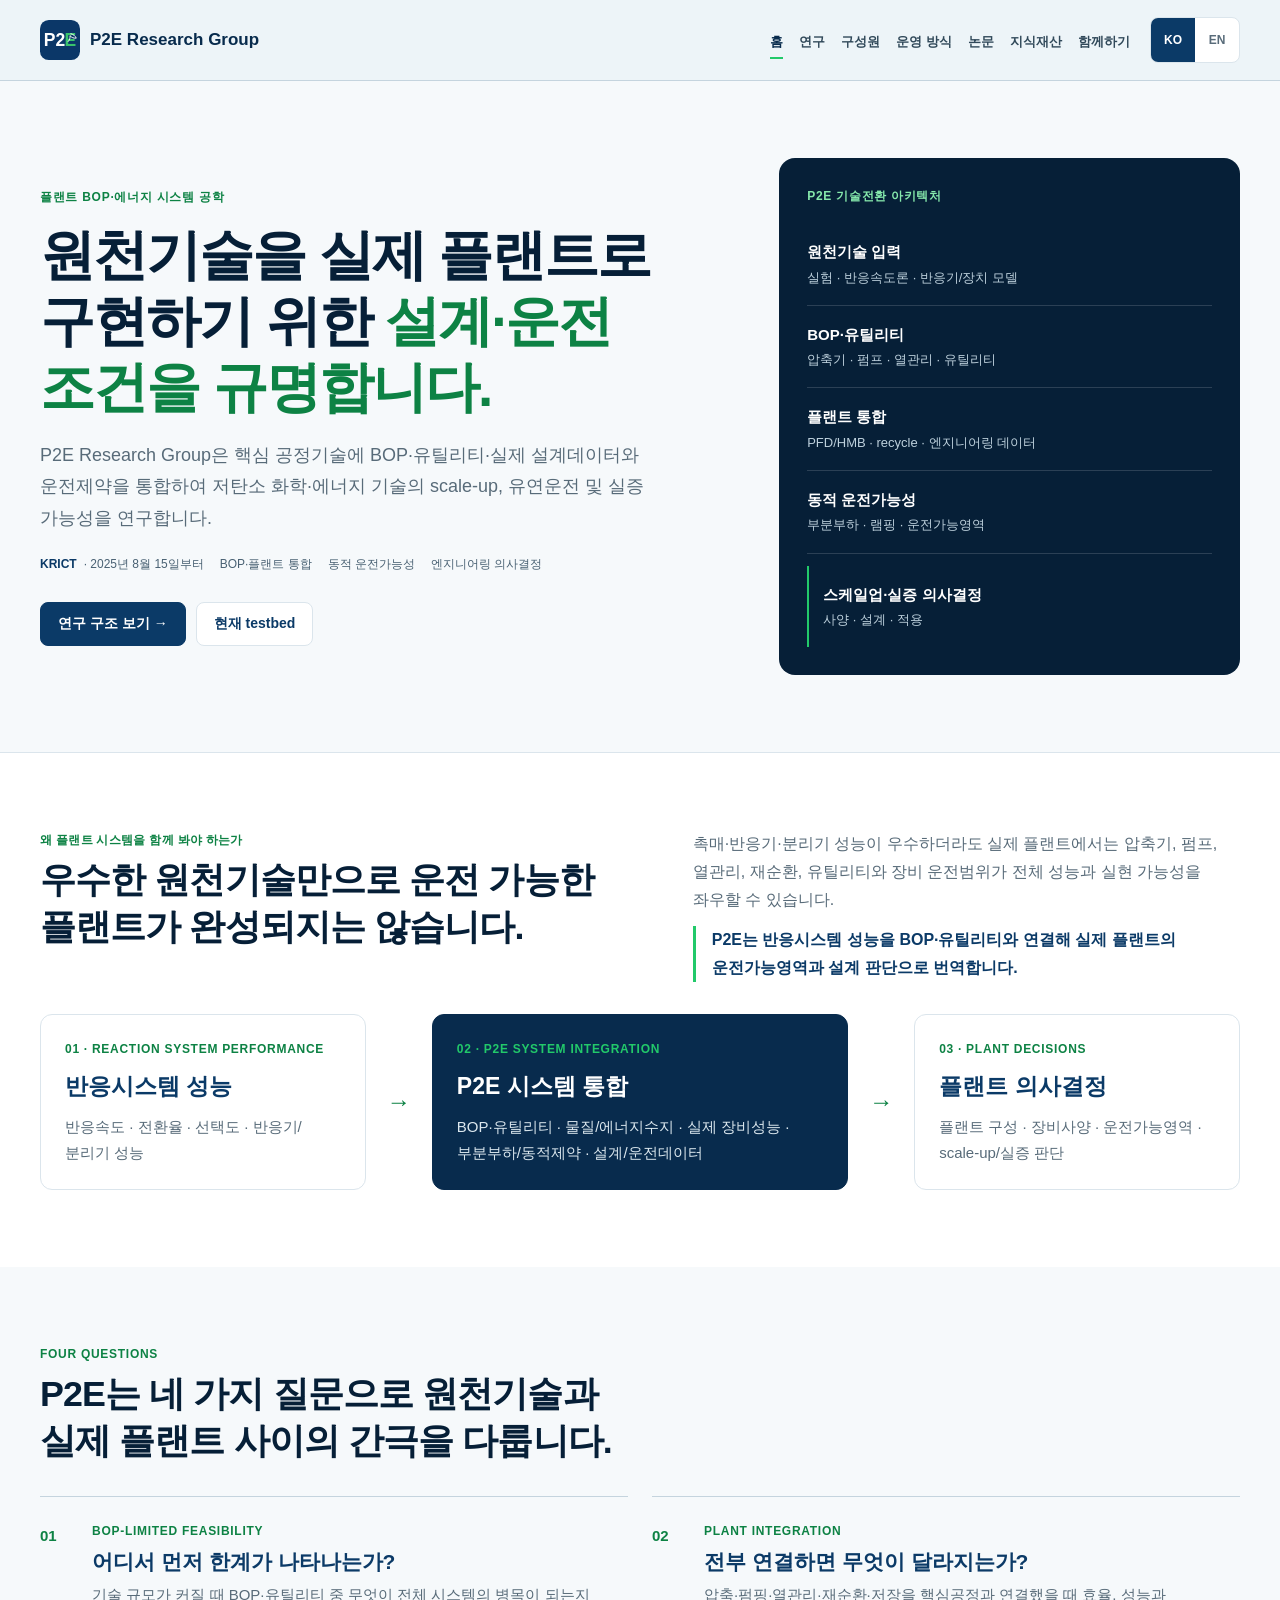
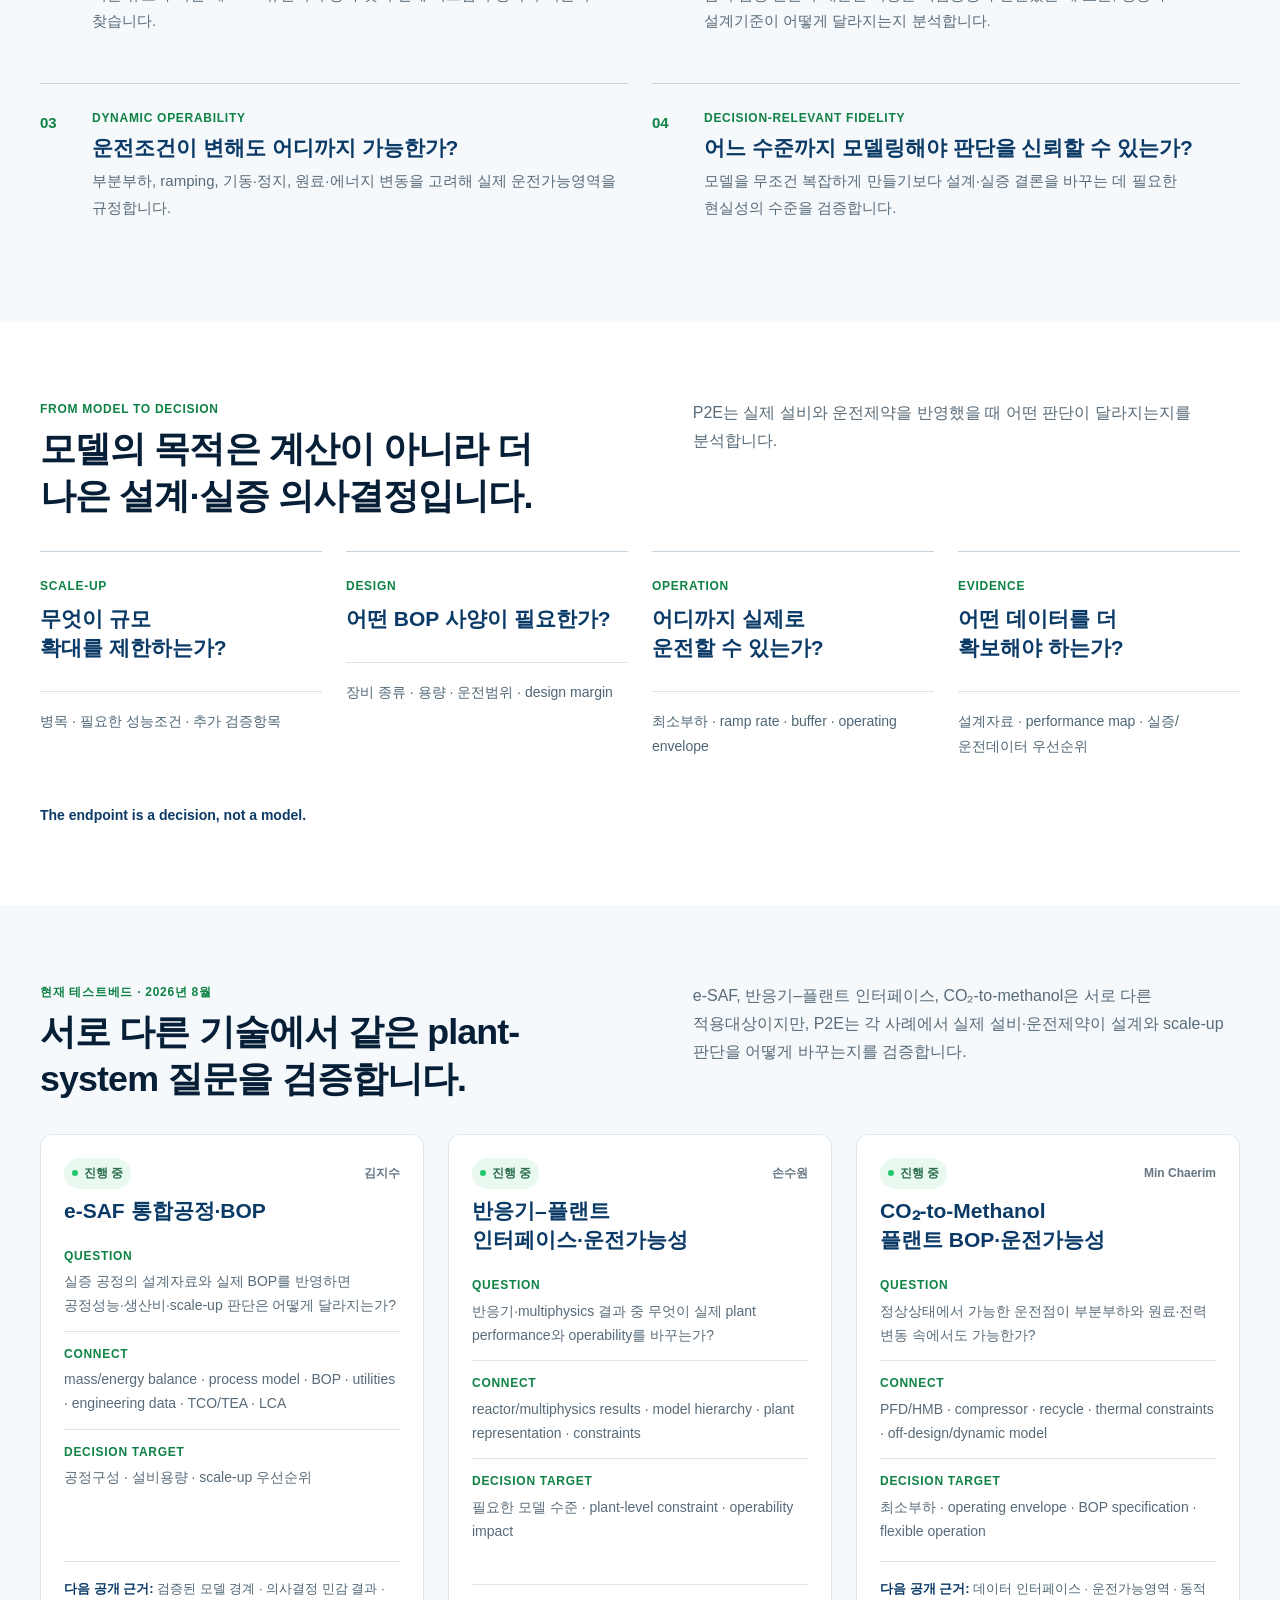
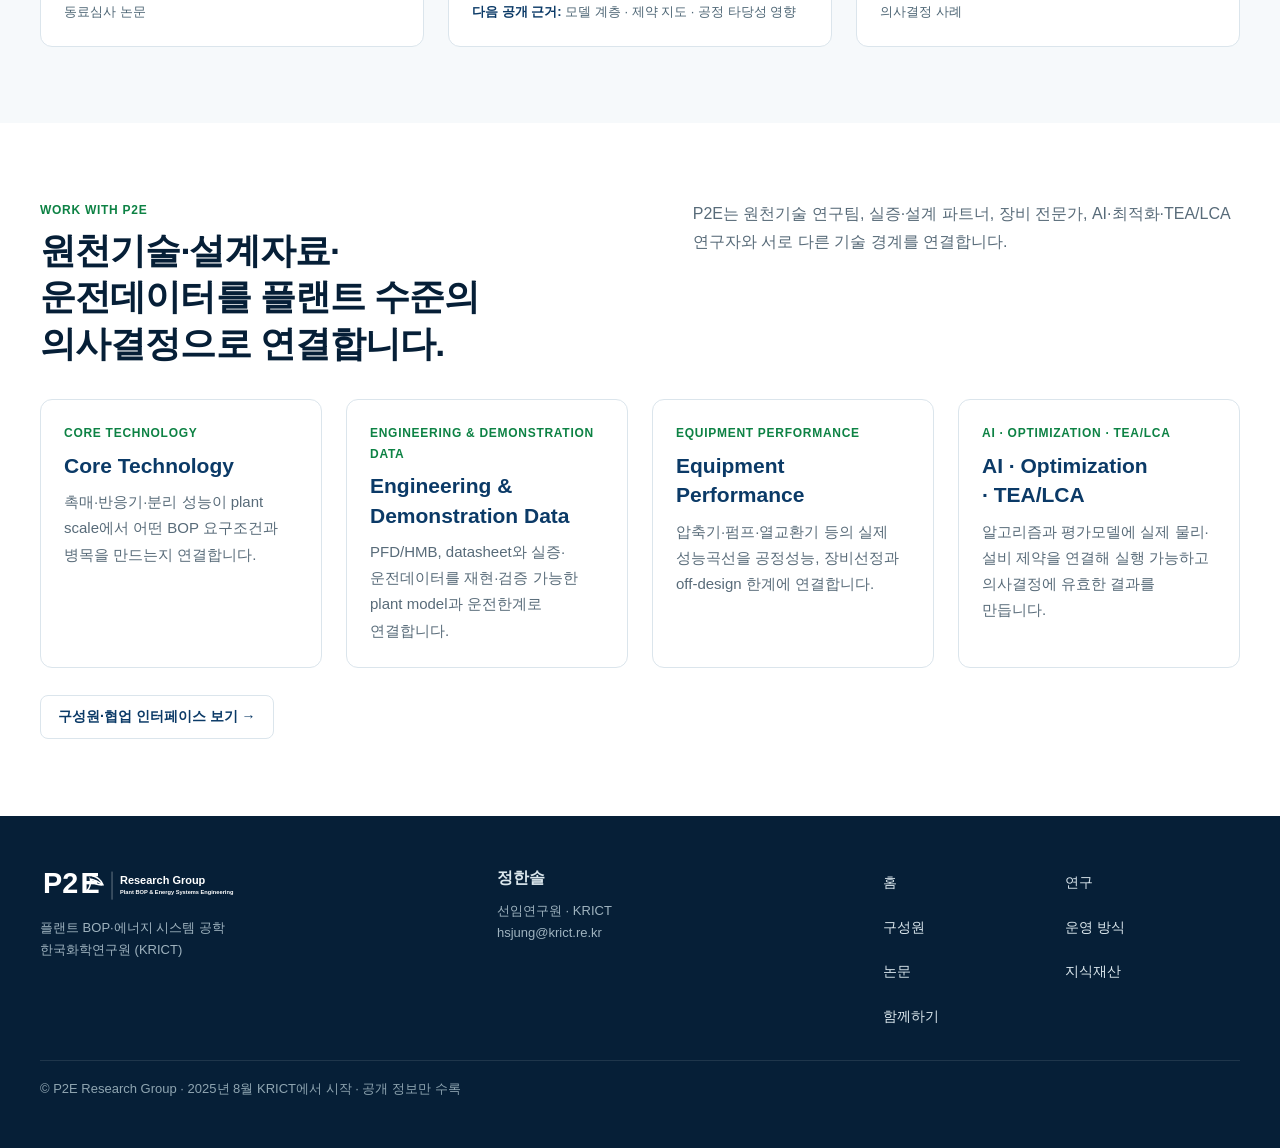
==== commit 78d83157: "Refine P2E site typography hierarchy and interaction" ====
--- a/index.html
+++ b/index.html
@@ -11,6 +11,7 @@
   <link rel="stylesheet" href="assets/site.css">
   <link rel="stylesheet" href="assets/components.css">
   <link rel="stylesheet" href="assets/responsive.css">
+  <link rel="stylesheet" href="assets/editorial-polish.css">
   <meta property="og:title" content="P2E Research Group | Han Sol Jung">
   <meta property="og:description" content="P2E Research Group at KRICT studies how BOP, utilities, plant integration and operating constraints determine whether core chemical and energy technologies can scale and operate.">
   <meta property="og:type" content="website">
@@ -21,9 +22,7 @@
 <a class="skip-link" href="#main-content">Skip to content</a>
 <header class="site-header">
   <div class="shell nav">
-    <a class="brand" href="index.html" aria-label="P2E Research Group home">
-      <img src="assets/p2e-wordmark-v1.svg" alt="P2E Research Group">
-    </a>
+    <a class="brand" href="index.html" aria-label="P2E Research Group home"><img class="brand-icon" src="assets/p2e-favicon-v1.svg" width="40" height="40" alt=""><span class="brand-title" aria-hidden="true">P2E Research Group</span></a>
     <nav id="main-menu" class="menu" aria-label="Main navigation"><a href="index.html" aria-current="page">HOME</a><a href="research.html">RESEARCH</a><a href="people.html">PEOPLE</a><a href="group.html">HOW WE WORK</a><a href="publications.html">PUBLICATIONS</a><a href="ip.html">IP</a><a href="join.html">JOIN US</a></nav>
     <div class="lang-toggle" role="group" aria-label="Language selection">
       <button type="button" data-lang-button="ko" aria-pressed="true">KO</button>
@@ -37,7 +36,7 @@
     <div class="shell hero-grid">
       <div>
         <div class="eyebrow">PLANT BOP &amp; ENERGY SYSTEMS ENGINEERING</div>
-        <h1><span class="lang-ko">원천기술을 실제 플랜트로 구현하기 위한<br><span class="accent">설계·운전 조건을 규명합니다.</span></span><span class="lang-en">From core technology to<br><span class="accent">operable plant systems.</span></span></h1>
+        <h1><span class="lang-ko">원천기술을 실제 플랜트로 구현하기 위한 <span class="accent"><span class="no-break">설계·운전</span> 조건을 규명합니다.</span></span><span class="lang-en">From core technology to <span class="accent">operable plant systems.</span></span></h1>
         <p class="hero-lead lang-ko">P2E Research Group은 핵심 공정기술에 BOP·유틸리티·실제 설계데이터와 운전제약을 통합하여 저탄소 화학·에너지 기술의 scale-up, 유연운전 및 실증 가능성을 연구합니다.</p>
         <p class="hero-lead lang-en">We integrate core process technologies with BOP, utilities, engineering data, and operating constraints to determine feasible scale-up, flexible operation, and demonstration of low-carbon chemical and energy systems.</p>
         <div class="hero-meta">
--- a/assets/editorial-polish.css
+++ b/assets/editorial-polish.css
@@ -0,0 +1,290 @@
+/* P2E editorial refinement — review proposal, not a deployed baseline.
+   Load AFTER assets/responsive.css. Existing scientific copy and records remain intact.
+   No external fonts, new animation library, or new image assets are required. */
+
+/* 01 — Foundation: readable text, fewer visual weights. */
+:root {
+  --radius-sm: 6px;
+  --radius: 12px;
+  --radius-lg: 16px;
+  --header-height: 80px;
+  --text-body: 1rem;
+  --text-card: .9375rem;
+  --text-secondary: .875rem;
+  --text-label: .75rem;
+  --space-section: clamp(4rem, 6vw, 5.5rem);
+}
+html { scroll-behavior: auto; }
+body {
+  font-family: -apple-system, BlinkMacSystemFont, "Segoe UI", "Apple SD Gothic Neo", "Malgun Gothic", "Noto Sans KR", sans-serif;
+  font-size: var(--text-body);
+  line-height: 1.7;
+}
+body[data-lang="ko"] .lang-en { display: none !important; }
+p, h1, h2, h3, h4 { overflow-wrap: break-word; }
+:lang(ko) { word-break: keep-all; }
+h1, h2, h3 { text-wrap: balance; font-weight: 700; }
+.no-break { white-space: nowrap; }
+.shell { width: min(var(--max), calc(100% - 64px)); }
+.section { padding-block: var(--space-section); }
+.section.compact { padding-block: 3.5rem; }
+.anchor-target { scroll-margin-top: calc(var(--header-height) + 24px); }
+.accent { color: var(--green-700); }
+.eyebrow, .card-number, .role, .technical-label,
+.homepage-question-card .technical-label,
+.research-question-card .technical-label,
+.position-technical, .hierarchy-card .step,
+.evidence-stage .stage, .ownership-step .num,
+.testbed-field .field-label {
+  font-size: var(--text-label);
+  font-weight: 600;
+  letter-spacing: .06em;
+}
+.lang-ko.eyebrow, .eyebrow .lang-ko { letter-spacing: .025em; }
+.small, .lead { line-height: 1.7; }
+.small { font-size: var(--text-secondary); }
+
+/* 02 — Header: use the existing compact mark + live text, not a tiny tagline. */
+.site-header { background: #edf4f8; backdrop-filter: none; }
+.nav { gap: 20px; }
+.brand { gap: 10px; flex-shrink: 0; }
+.brand .brand-icon { width: 40px; height: 40px; max-width: none; }
+.brand-title { color: var(--navy-900); font-size: 17px; font-weight: 700; white-space: nowrap; }
+.menu { gap: 16px; }
+.menu a { font-size: 13px; font-weight: 600; letter-spacing: 0; white-space: nowrap; }
+.lang-toggle { border-radius: 8px; }
+.lang-toggle button { min-width: 44px; min-height: 44px; font-size: 12px; font-weight: 600; }
+.nav-toggle { width: 44px; height: 44px; border-radius: 8px; }
+.lang-toggle button:focus-visible { outline-offset: -3px; }
+.lang-toggle button[aria-pressed="true"]:focus-visible { outline-color: #86e9ac; }
+.btn, .page-nav a, .profile-links a, .pub-filter button, .source-link {
+  min-height: 44px;
+  display: inline-flex;
+  align-items: center;
+  font-size: var(--text-secondary);
+  font-weight: 600;
+}
+.btn { border-radius: 8px; transition: background-color .16s, border-color .16s, color .16s; }
+.btn:hover { transform: none; }
+.page-nav { gap: 8px; }
+.page-nav a { border-radius: 6px; padding: 8px 12px; }
+.profile-links a { border-radius: 6px; padding: 8px 12px; }
+:where(a, button, summary, [tabindex]):focus-visible {
+  outline: 3px solid var(--navy-700);
+  outline-offset: 4px;
+}
+:where(.pi-card, .contact-card, .footer, .section.dark) :where(a, button, summary):focus-visible {
+  outline-color: #86e9ac;
+}
+.contact-card a, .contact-panel a, .source-link {
+  text-decoration: underline;
+  text-decoration-thickness: 1px;
+  text-underline-offset: .2em;
+}
+
+/* 03 — Typography and opening composition. */
+.hero, .page-hero { background: var(--background); }
+.hero { padding-block: clamp(3.5rem, 6vw, 5rem); }
+.hero-grid { grid-template-columns: minmax(0, 1.2fr) minmax(320px, .8fr); gap: 48px; }
+.hero h1 {
+  font-size: clamp(2.25rem, 4.3vw, 3.75rem);
+  line-height: 1.2;
+  letter-spacing: -.035em;
+}
+.hero h1 > .lang-ko { font-size: 1em; overflow-wrap: break-word; }
+.page-hero { padding-block: 56px 40px; }
+.page-hero h1 {
+  font-size: clamp(2rem, 3.6vw, 3.25rem);
+  line-height: 1.23;
+  letter-spacing: -.03em;
+  max-width: 22ch;
+}
+.hero-lead { font-size: 18px; line-height: 1.75; max-width: 42rem; }
+.page-hero p { font-size: 16px; line-height: 1.75; max-width: 50rem; }
+.hero-meta { gap: 6px 16px; }
+.meta-pill { padding: 0; border: 0; border-radius: 0; background: none; font-size: 12px; font-weight: 500; }
+.translation-card { box-shadow: none; padding: 28px; }
+.translation-card .card-label { font-size: 12px; font-weight: 600; letter-spacing: .06em; }
+.translation-stack { gap: 0; }
+.translation-step { padding: 16px 0; border: 0; border-bottom: 1px solid #ffffff26; border-radius: 0; background: none; }
+.translation-step:not(:last-child)::after { content: none; }
+.translation-step b { font-size: 15px; font-weight: 600; }
+.translation-step span { font-size: 13px; }
+.translation-step.final { padding-left: 14px; border: 0; border-left: 2px solid var(--green-500); margin-top: 12px; background: none; }
+.section-head { display: grid; grid-template-columns: minmax(0, 1.05fr) minmax(0, .95fr); align-items: start; gap: 48px; margin-bottom: 32px; }
+.section-head > :only-child { grid-column: 1 / -1; max-width: 52rem; }
+.section-head h2 { font-size: clamp(1.75rem, 2.8vw, 2.375rem); line-height: 1.3; letter-spacing: -.025em; }
+.section-head p { font-size: 16px; line-height: 1.75; }
+
+/* 04 — Cards are content, not simulated clickable tiles. */
+.card { box-shadow: none; transition: none; }
+.card:hover { transform: none; box-shadow: none; border-color: var(--line); }
+.card h3, .question-card h3 { font-size: 21px; line-height: 1.4; }
+.card p, .question-card p, .position-card p, .source-card p,
+.researcher-card p, .collab-card p, .contact-panel p,
+.status-panel p, .status-explain p, .family-card p,
+.ownership-step p, .principle-card p, .evidence-stage p {
+  font-size: var(--text-card); line-height: 1.75;
+}
+.grid, .question-grid, .researcher-grid { gap: 24px; }
+.question-card { padding: 24px 0; border: 0; border-top: 1px solid var(--line-strong); border-radius: 0; background: none; grid-template-columns: 36px minmax(0,1fr); gap: 16px; }
+.question-label { width: auto; height: auto; display: block; background: none; border-radius: 0; font-size: 15px; font-weight: 600; padding-top: 2px; }
+.decision-card, .collaboration-home-card { min-height: 0; }
+.decision-card { border: 0; border-top: 1px solid var(--line-strong); border-radius: 0; padding: 24px 0; background: none; }
+.decision-card .decision-detail { margin-top: 20px; font-size: 14px; }
+.decision-principle { font-size: 14px; font-weight: 600; text-align: left; }
+.testbed-field p { font-size: 14px; line-height: 1.7; }
+.status-row { flex-wrap: wrap; gap: 8px 12px; }
+.status-badge, .status-owner, .stage-pill, .status-pill { font-size: 12px; font-weight: 600; letter-spacing: 0; }
+.status-card .evidence-line { font-size: 13px; }
+.tags { gap: 6px; }
+.tags > span { border-radius: 5px; padding: 4px 8px; font-size: 12px; font-weight: 500; }
+.concept-bridge { gap: 12px; }
+.concept-node { padding: 24px; border-radius: 12px; }
+.concept-node h3 { font-size: 23px; }
+.concept-node p { font-size: 15px; line-height: 1.7; }
+.concept-node.p2e-integration-node { box-shadow: none; border-color: var(--navy-900); }
+.concept-node.plant-decisions-node { background: var(--surface); border-color: var(--line); }
+.why-emphasis { padding: 0 0 0 16px; background: none; border-radius: 0; font-weight: 600; }
+
+/* 05 — PI: a horizontal identity header, then a full-width biography.
+   The former repeated summary is retained in a native disclosure, not deleted. */
+.people-feature.pi-profile { display: block; }
+.pi-sidebar { display: block; }
+.pi-card { display: grid; grid-template-columns: 224px minmax(0, 1fr); gap: 32px; padding: 28px; align-items: center; }
+.pi-portrait { aspect-ratio: 1 / 1; object-fit: cover; border-radius: 10px; }
+.pi-identity-copy { min-width: 0; }
+.pi-card h2 { font-size: 30px; margin-top: 0; line-height: 1.3; }
+.pi-card p { font-size: 16px; max-width: 42rem; }
+.pi-facts-disclosure { border-bottom: 1px solid var(--line); padding-block: 12px; }
+.pi-facts-disclosure > summary { padding-block: 12px; cursor: pointer; color: var(--muted); font-size: 14px; }
+.pi-sidebar .profile-facts { grid-template-columns: repeat(2, minmax(0,1fr)); margin: 12px 0; }
+.profile-fact { border-radius: 8px; }
+.profile-fact b, .profile-fact span { font-size: 13px; }
+.pi-biography { display: grid; grid-template-columns: repeat(2, minmax(0,1fr)); gap: 32px; margin-top: 32px; }
+.profile-block { padding: 24px 0; border: 0; border-top: 1px solid var(--line-strong); border-radius: 0; background: none; }
+.cv-entry { grid-template-columns: 96px minmax(0,1fr); gap: 16px; padding: 16px 0; }
+.cv-entry-single { grid-template-columns: 1fr; }
+.cv-entry h4 { font-size: 17px; }
+.cv-entry p { font-size: 15px; }
+.cv-entry .cv-detail { font-size: 14px; }
+.cv-period { font-size: 13px; font-weight: 600; font-variant-numeric: tabular-nums; }
+.professional-service-grid { grid-template-columns: 1fr; gap: 0; }
+.professional-service-item { border: 0; border-bottom: 1px solid var(--line); border-radius: 0; background: none; padding: 14px 0; }
+.professional-service-item b { font-size: 12px; font-weight: 600; }
+.professional-service-item p { font-size: 14px; line-height: 1.7; }
+.pi-talks, .pi-continuity { margin-top: 40px; padding: 32px 0; border: 0; border-top: 1px solid var(--line-strong); border-radius: 0; background: none; }
+.talks-heading p { font-size: 15px; }
+.talk-groups { display: block; }
+.talk-group { display: grid; grid-template-columns: 190px minmax(0,1fr); gap: 32px; padding: 24px 0; border: 0; border-top: 1px solid var(--line); border-radius: 0; background: none; }
+.talk-group > h3 { font-size: 12px; font-weight: 600; min-height: 0; margin: 4px 0; }
+.talk-item { display: grid; grid-template-columns: 100px minmax(0,1fr); gap: 4px 20px; padding: 18px 0; }
+.talk-item:first-child { border-top: 0; padding-top: 0; }
+.talk-item time { grid-column: 1; grid-row: 1 / span 2; font-size: 12px; font-weight: 500; font-variant-numeric: tabular-nums; }
+.talk-item h4, .talk-item p { grid-column: 2; }
+.talk-item h4 { font-size: 16px; line-height: 1.55; }
+.talk-item p { font-size: 14px; line-height: 1.7; }
+.trajectory-step p { font-size: 13px; }
+.researcher-card { display: flex; flex-direction: column; padding: 24px; }
+.researcher-card h3 { font-size: 23px; }
+.researcher-card > strong { font-size: 17px; line-height: 1.55; }
+.researcher-card > p { margin: 16px 0 24px; }
+.researcher-card .interface-line { margin-top: auto; }
+.interface-line { font-size: 13px; line-height: 1.7; border-radius: 0 6px 6px 0; }
+.collab-card { border: 0; border-top: 1px solid var(--line); border-radius: 0; padding: 24px 0; background: none; }
+
+/* 06 — Readable records; keep provenance and status warnings visible. */
+.publication-list { gap: 0; }
+.publication-item { padding: 24px 0; border: 0; border-bottom: 1px solid var(--line); border-radius: 0; background: none; grid-template-columns: 56px minmax(0,1fr) auto; gap: 20px; }
+.publication-item[hidden] { display: none; }
+.pub-year { font-size: 14px; font-weight: 600; font-variant-numeric: tabular-nums; }
+.pub-citation { font-size: 14px; line-height: 1.75; }
+.pub-title { display: block; font-size: 18px; line-height: 1.5; margin-block: 6px; }
+.pub-filter button { border-radius: 6px; }
+.family-card { padding: 24px 0; background: none; border: 0; border-top: 1px solid var(--line); border-radius: 0; }
+.registry-details summary { min-height: 48px; font-size: 15px; font-weight: 600; }
+.registry-wrap { max-width: 100%; overflow-x: auto; overscroll-behavior-x: contain; }
+.registry-table th, .registry-table td { padding: 14px 16px; font-size: 14px; line-height: 1.6; }
+.registry-table th { font-size: 12px; font-weight: 600; }
+.registry-table .pubno { white-space: normal; overflow-wrap: anywhere; }
+.status-panel .eyebrow, .position-card.core .eyebrow { color: #86e9ac; }
+.status-panel .big { font-size: 26px; font-weight: 700; }
+.callout, .mini-note { font-size: 14px; line-height: 1.7; }
+.callout { border-radius: 0; }
+.hierarchy { grid-template-columns: repeat(3, minmax(0,1fr)); gap: 20px; }
+.hierarchy-card { min-height: 0; }
+.hierarchy-card:not(:last-child)::after { content: none; }
+.hierarchy-card p { font-size: 14px; }
+.source-list span, .flow span, .case-fields span, .case-placeholder p { font-size: 14px; }
+.principles { grid-template-columns: repeat(2, minmax(0,1fr)); gap: 24px; }
+.principle-card { padding: 24px 0; border: 0; border-top: 1px solid var(--line); border-radius: 0; background: none; }
+.principle-card h3, .ownership-step h3 { font-size: 18px; line-height: 1.45; }
+.ownership-step { min-height: 0; padding: 20px; }
+.fit-item b, .route-item b { font-size: 17px; }
+.fit-item > span, .route-item > span { font-size: 15px; line-height: 1.75; }
+.fit-item, .route-item { border-radius: 8px; padding: 24px; }
+.footer { padding-block: 48px; }
+.footer small, .copyright { font-size: 13px; line-height: 1.7; }
+.footer-links { font-size: 14px; }
+.footer-links a { padding-block: 7px; }
+
+/* 07 — No entrance gating: all reading content is visible immediately. */
+html.reveal-ready .reveal, html.reveal-ready .reveal.visible, .reveal {
+  opacity: 1; transform: none; transition: none;
+}
+
+/* 08 — Content-led breakpoints; no fixed card heights or clipping. */
+@media (max-width: 1080px) {
+  :root { --header-height: 72px; }
+  .hero-grid, .section-head { grid-template-columns: 1fr; gap: 24px; }
+  .translation-card { max-width: none; }
+  .hero h1 { max-width: 22ch; }
+  .concept-bridge { grid-template-columns: 1fr; }
+  .researcher-grid, .grid.three { grid-template-columns: repeat(2, minmax(0,1fr)); }
+  html.nav-ready .menu { top: 100%; max-height: calc(100svh - var(--header-height)); overflow-y: auto; overscroll-behavior-y: contain; }
+  .menu a { padding-block: 12px; min-height: 44px; font-size: 15px; }
+  .menu a[aria-current="page"] { background: var(--blue-100); border-radius: 6px; padding-inline: 12px; }
+  .talk-group { grid-template-columns: 150px minmax(0,1fr); gap: 24px; }
+  .hierarchy { grid-template-columns: repeat(2, minmax(0,1fr)); }
+}
+@media (max-width: 700px) {
+  .shell, .narrow { width: calc(100% - 40px); }
+  .nav { gap: 8px; }
+  .brand { gap: 8px; min-width: 0; }
+  .brand .brand-icon { width: 32px; height: 32px; }
+  .brand-title { font-size: 13px; }
+  .lang-toggle button { min-width: 40px; }
+  .hero { padding-block: 44px; }
+  .hero h1 { font-size: clamp(2rem, 7.8vw, 2.75rem); line-height: 1.25; }
+  .page-hero { padding-block: 40px 32px; }
+  .page-hero h1 { font-size: clamp(1.875rem, 7vw, 2.5rem); line-height: 1.28; }
+  .hero-lead, .lead { font-size: 16px; }
+  .section { padding-block: 56px; }
+  .section-head h2 { font-size: 28px; line-height: 1.35; }
+  .section-head { margin-bottom: 24px; }
+  .question-card { grid-template-columns: 28px minmax(0,1fr); gap: 12px; }
+  .question-card h3 { font-size: 20px; }
+  .translation-card, .concept-node { padding: 22px; }
+  .researcher-grid, .grid.three, .principles, .hierarchy,
+  .pi-biography, .pi-sidebar .profile-facts { grid-template-columns: 1fr; }
+  .pi-card { grid-template-columns: 1fr; padding: 24px; gap: 24px; }
+  .pi-portrait { width: min(224px, 100%); aspect-ratio: 1 / 1; }
+  .pi-card h2 { font-size: 26px; }
+  .profile-block { padding-block: 22px; }
+  .cv-entry { grid-template-columns: 1fr; gap: 6px; }
+  .talk-group { grid-template-columns: 1fr; gap: 16px; }
+  .talk-item { grid-template-columns: 1fr; gap: 4px; }
+  .talk-item time { grid-row: auto; }
+  .talk-item time, .talk-item h4, .talk-item p { grid-column: 1; }
+  .publication-item { grid-template-columns: 1fr; gap: 8px; }
+  .source-link { justify-self: start; }
+}
+@media (max-width: 359px) {
+  .shell, .narrow { width: calc(100% - 32px); }
+  .brand-title { max-width: 84px; white-space: normal; line-height: 1.25; }
+  .nav { gap: 6px; }
+}
+@media (prefers-reduced-motion: reduce) {
+  html { scroll-behavior: auto; }
+  *, *::before, *::after { animation: none !important; transition: none !important; }
+}
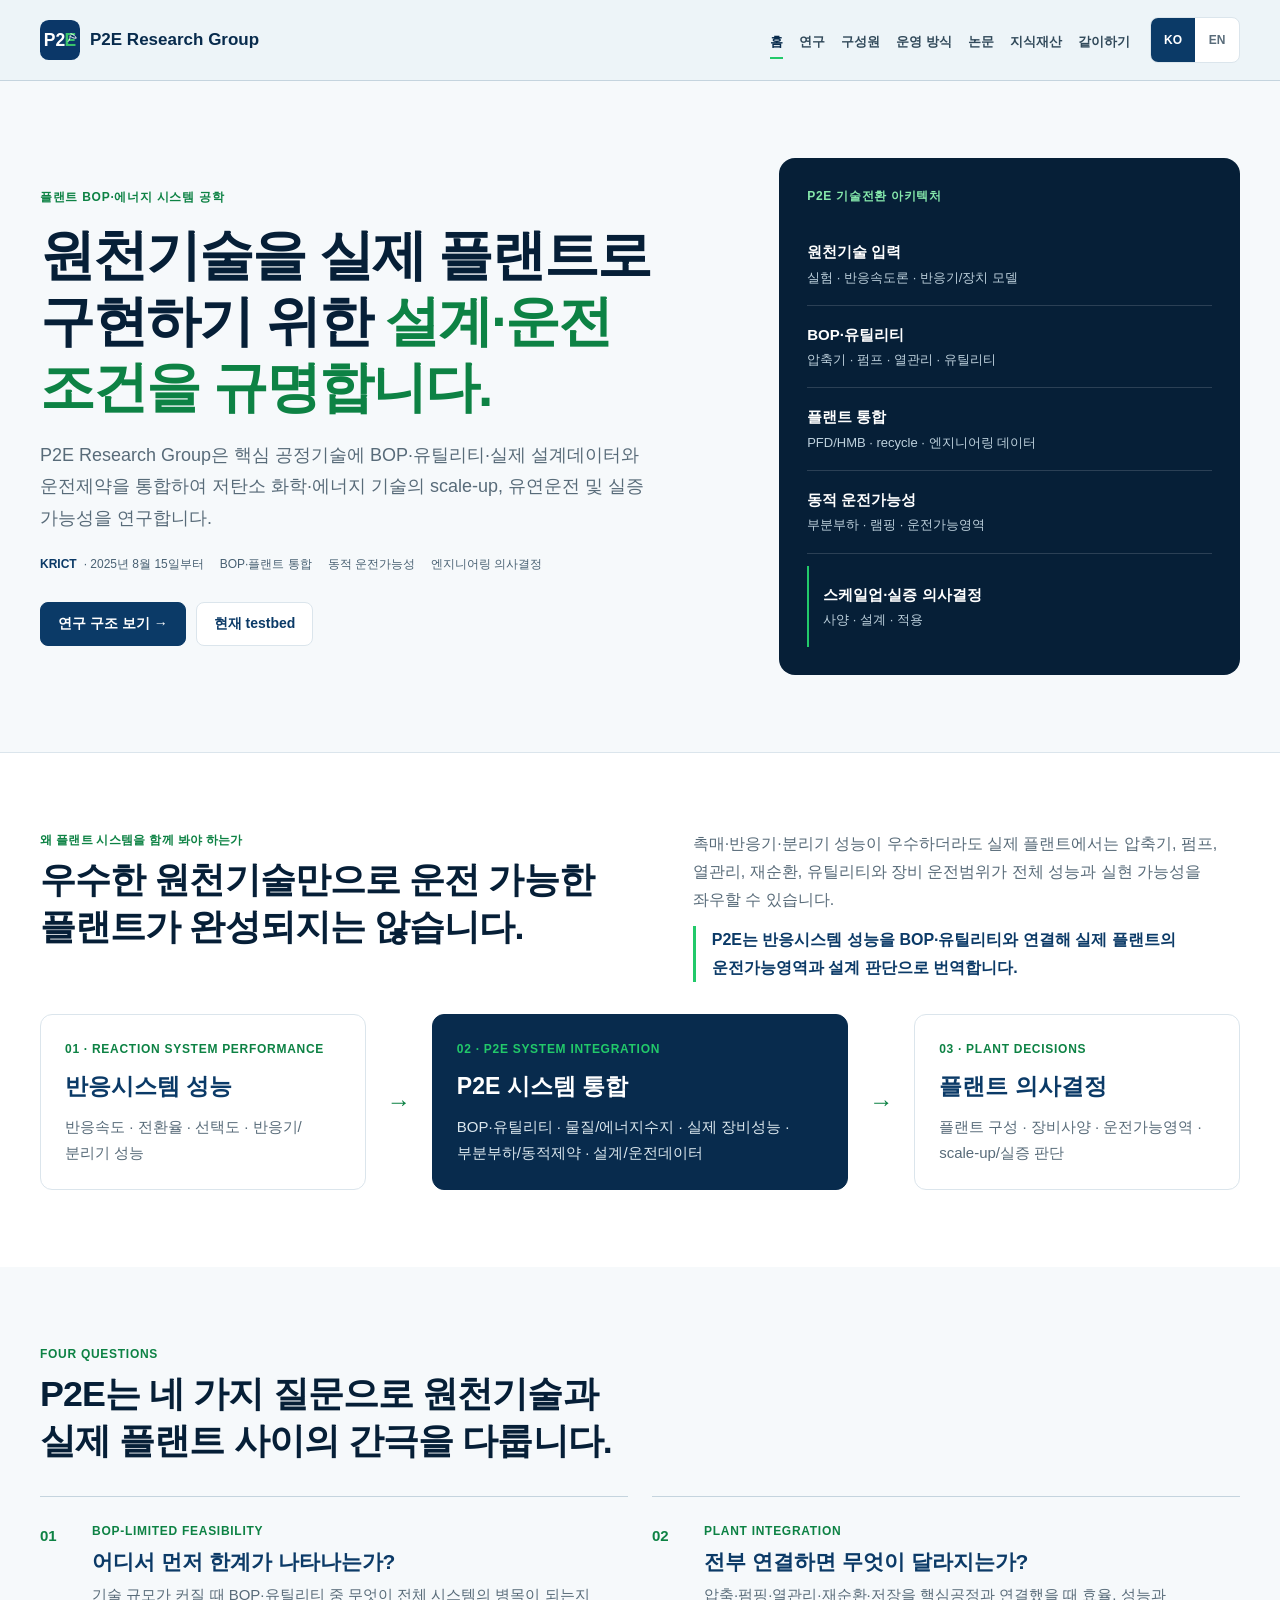
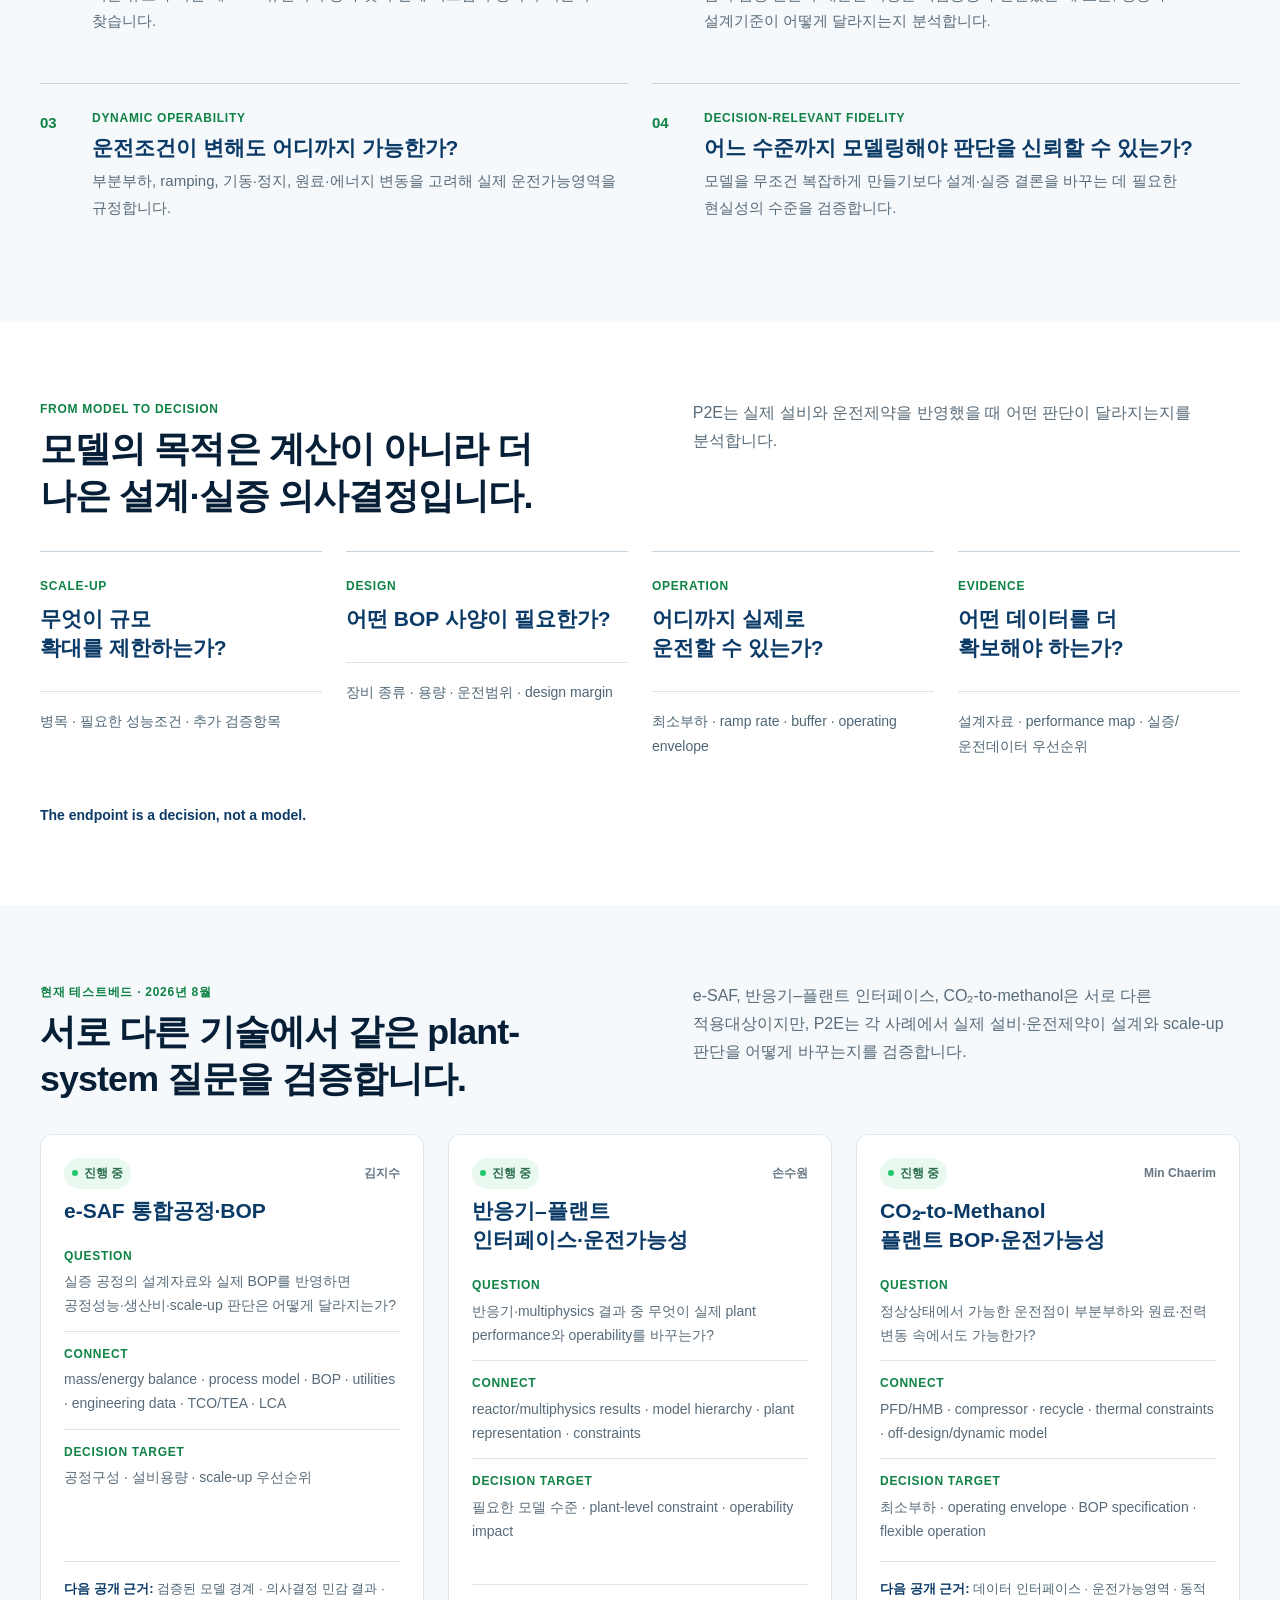
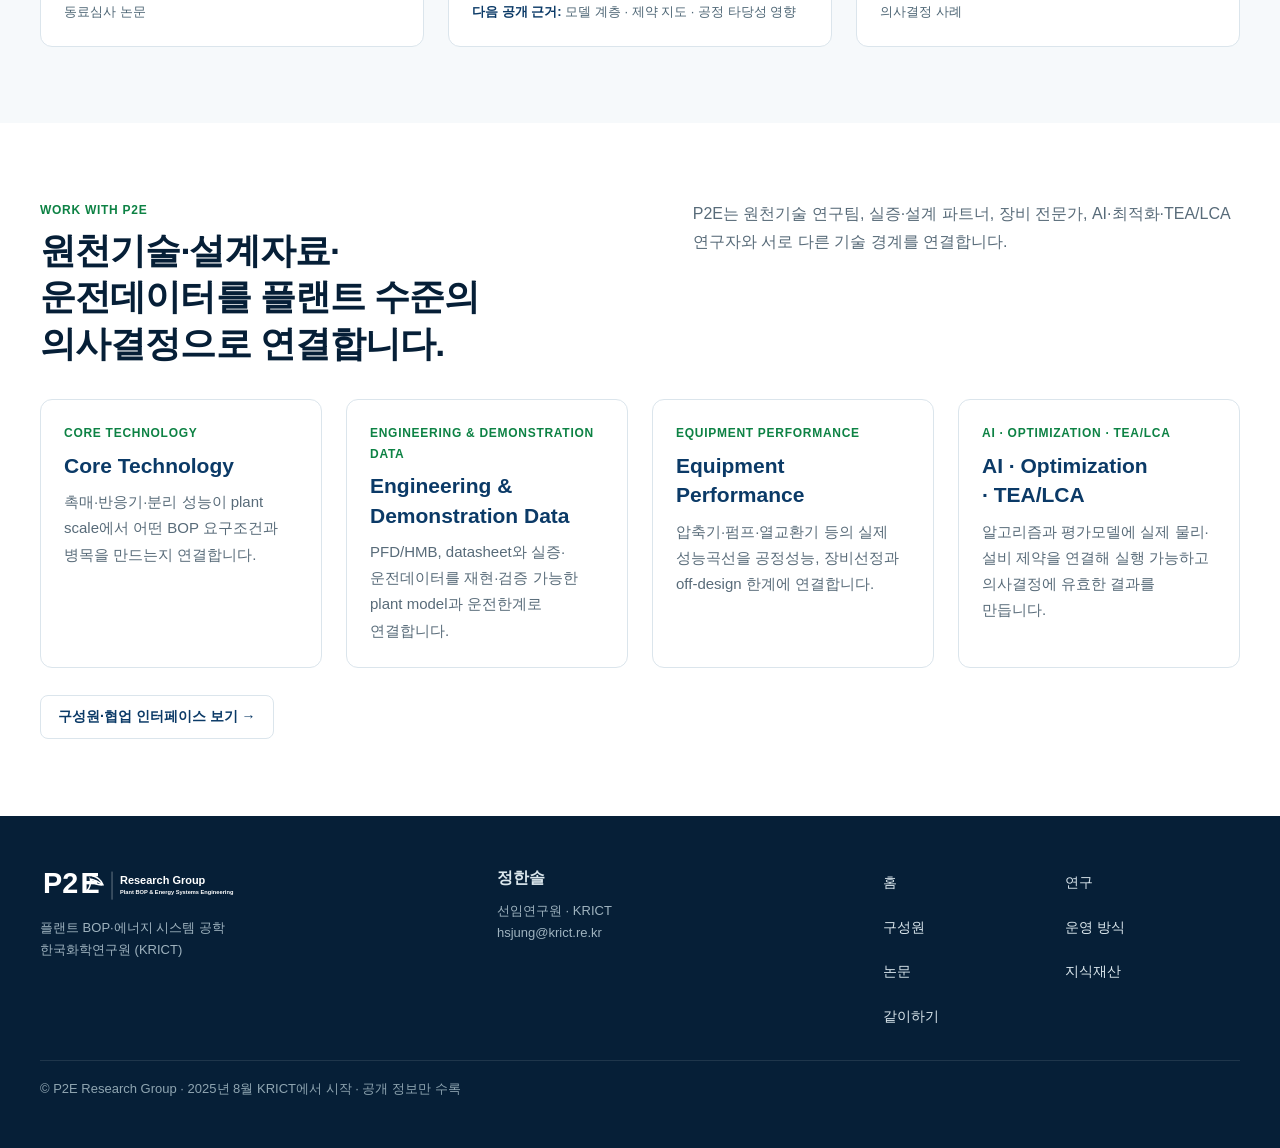
==== commit 4391f9b2: "Provide explicit Korean and English navigation fallbacks" ====
--- a/index.html
+++ b/index.html
@@ -4,6 +4,7 @@
   <meta charset="utf-8">
   <meta name="viewport" content="width=device-width,initial-scale=1">
   <title>P2E Research Group | Plant BOP &amp; Energy Systems Engineering</title>
+  <meta name="robots" content="noindex,follow">
   <meta name="description" content="P2E Research Group at KRICT studies how BOP, utilities, plant integration and operating constraints determine whether core chemical and energy technologies can scale and operate.">
   <meta name="theme-color" content="#082b4d">
   <link rel="canonical" href="https://dochi37-cpu.github.io/">
@@ -17,13 +18,20 @@
   <meta property="og:type" content="website">
   <meta property="og:url" content="https://dochi37-cpu.github.io/">
   <script>document.documentElement.classList.add('js')</script>
+  <!-- P2E shared social preview -->
+  <meta property="og:site_name" content="P2E Research Group">
+  <meta property="og:image" content="https://dochi37-cpu.github.io/assets/p2e-og-v1.png">
+  <meta property="og:image:type" content="image/png">
+  <meta property="og:image:width" content="1200">
+  <meta property="og:image:height" content="630">
+  <meta property="og:image:alt" content="P2E Research Group — Plant BOP &amp; Energy Systems Engineering. From core technology to operable plant systems.">
 </head>
 <body data-lang="ko">
-<a class="skip-link" href="#main-content">Skip to content</a>
+<a class="skip-link" href="#main-content"><span class="lang-ko">본문으로 건너뛰기</span><span class="lang-en">Skip to content</span></a>
 <header class="site-header">
   <div class="shell nav">
     <a class="brand" href="index.html" aria-label="P2E Research Group home"><img class="brand-icon" src="assets/p2e-favicon-v1.svg" width="40" height="40" alt=""><span class="brand-title" aria-hidden="true">P2E Research Group</span></a>
-    <nav id="main-menu" class="menu" aria-label="Main navigation"><a href="index.html" aria-current="page">HOME</a><a href="research.html">RESEARCH</a><a href="people.html">PEOPLE</a><a href="group.html">HOW WE WORK</a><a href="publications.html">PUBLICATIONS</a><a href="ip.html">IP</a><a href="join.html">JOIN US</a></nav>
+    <nav id="main-menu" class="menu" aria-label="Main navigation"><a href="index.html" aria-current="page"><span class="lang-ko">홈</span><span class="lang-en">HOME</span></a><a href="research.html"><span class="lang-ko">연구</span><span class="lang-en">RESEARCH</span></a><a href="people.html"><span class="lang-ko">구성원</span><span class="lang-en">PEOPLE</span></a><a href="group.html"><span class="lang-ko">운영 방식</span><span class="lang-en">HOW WE WORK</span></a><a href="publications.html"><span class="lang-ko">논문</span><span class="lang-en">PUBLICATIONS</span></a><a href="ip.html"><span class="lang-ko">지식재산</span><span class="lang-en">IP</span></a><a href="join.html"><span class="lang-ko">같이하기</span><span class="lang-en">JOIN US</span></a></nav>
     <div class="lang-toggle" role="group" aria-label="Language selection">
       <button type="button" data-lang-button="ko" aria-pressed="true">KO</button>
       <button type="button" data-lang-button="en" aria-pressed="false">EN</button>
@@ -210,10 +218,10 @@
         <small>Senior Researcher · KRICT<br><a href="mailto:hsjung@krict.re.kr">hsjung@krict.re.kr</a></small>
       </div>
       <div class="footer-links">
-        <a href="index.html">HOME</a><a href="research.html">RESEARCH</a>
-        <a href="people.html">PEOPLE</a><a href="group.html">HOW WE WORK</a>
-        <a href="publications.html">PUBLICATIONS</a><a href="ip.html">IP</a>
-        <a href="join.html">JOIN US</a>
+        <a href="index.html"><span class="lang-ko">홈</span><span class="lang-en">HOME</span></a><a href="research.html"><span class="lang-ko">연구</span><span class="lang-en">RESEARCH</span></a>
+        <a href="people.html"><span class="lang-ko">구성원</span><span class="lang-en">PEOPLE</span></a><a href="group.html"><span class="lang-ko">운영 방식</span><span class="lang-en">How We Work</span></a>
+        <a href="publications.html"><span class="lang-ko">논문</span><span class="lang-en">PUBLICATIONS</span></a><a href="ip.html"><span class="lang-ko">지식재산</span><span class="lang-en">IP</span></a>
+        <a href="join.html"><span class="lang-ko">같이하기</span><span class="lang-en">JOIN US</span></a>
       </div>
     </div>
     <div class="copyright">© P2E Research Group · Established at KRICT in August 2025 · Public information only</div>
--- a/assets/editorial-polish.css
+++ b/assets/editorial-polish.css
@@ -288,3 +288,31 @@
   html { scroll-behavior: auto; }
   *, *::before, *::after { animation: none !important; transition: none !important; }
 }
+
+/* 09 — QA hardening: preserve the approved design, correct edge cases. */
+/* Muted text and small green labels also occur on tinted surfaces. */
+.cv-entry .cv-detail, .talk-item time { color: var(--muted); }
+.ownership-step.advanced .num, .trajectory-step.current .card-number {
+  color: #096b38;
+}
+/* Sticky offsets track the actual header height, including wrapped menus. */
+.anchor-target, #main-content { scroll-margin-top: calc(var(--header-offset, var(--header-height)) + 24px); }
+@media (max-width: 1080px) {
+  html.nav-ready .menu { max-height: calc(100svh - var(--header-offset, var(--header-height))); }
+  html:not(.nav-ready) .site-header { position: static; }
+}
+/* Font enlargement must not squeeze language controls to zero width. */
+.lang-toggle, .nav-toggle { flex-shrink: 0; }
+@media (min-width: 1081px) {
+  .nav { flex-wrap: wrap; }
+  .menu { min-width: 0; flex-wrap: wrap; }
+}
+/* Hide script-only controls unless their listeners have been registered. */
+.pub-filter, .publication-filter-status { display: none; }
+html.publication-filter-ready .pub-filter { display: flex; }
+html.publication-filter-ready .publication-filter-status {
+  display: block;
+  margin: 0 0 16px;
+  color: var(--muted);
+  font-size: var(--text-secondary);
+}
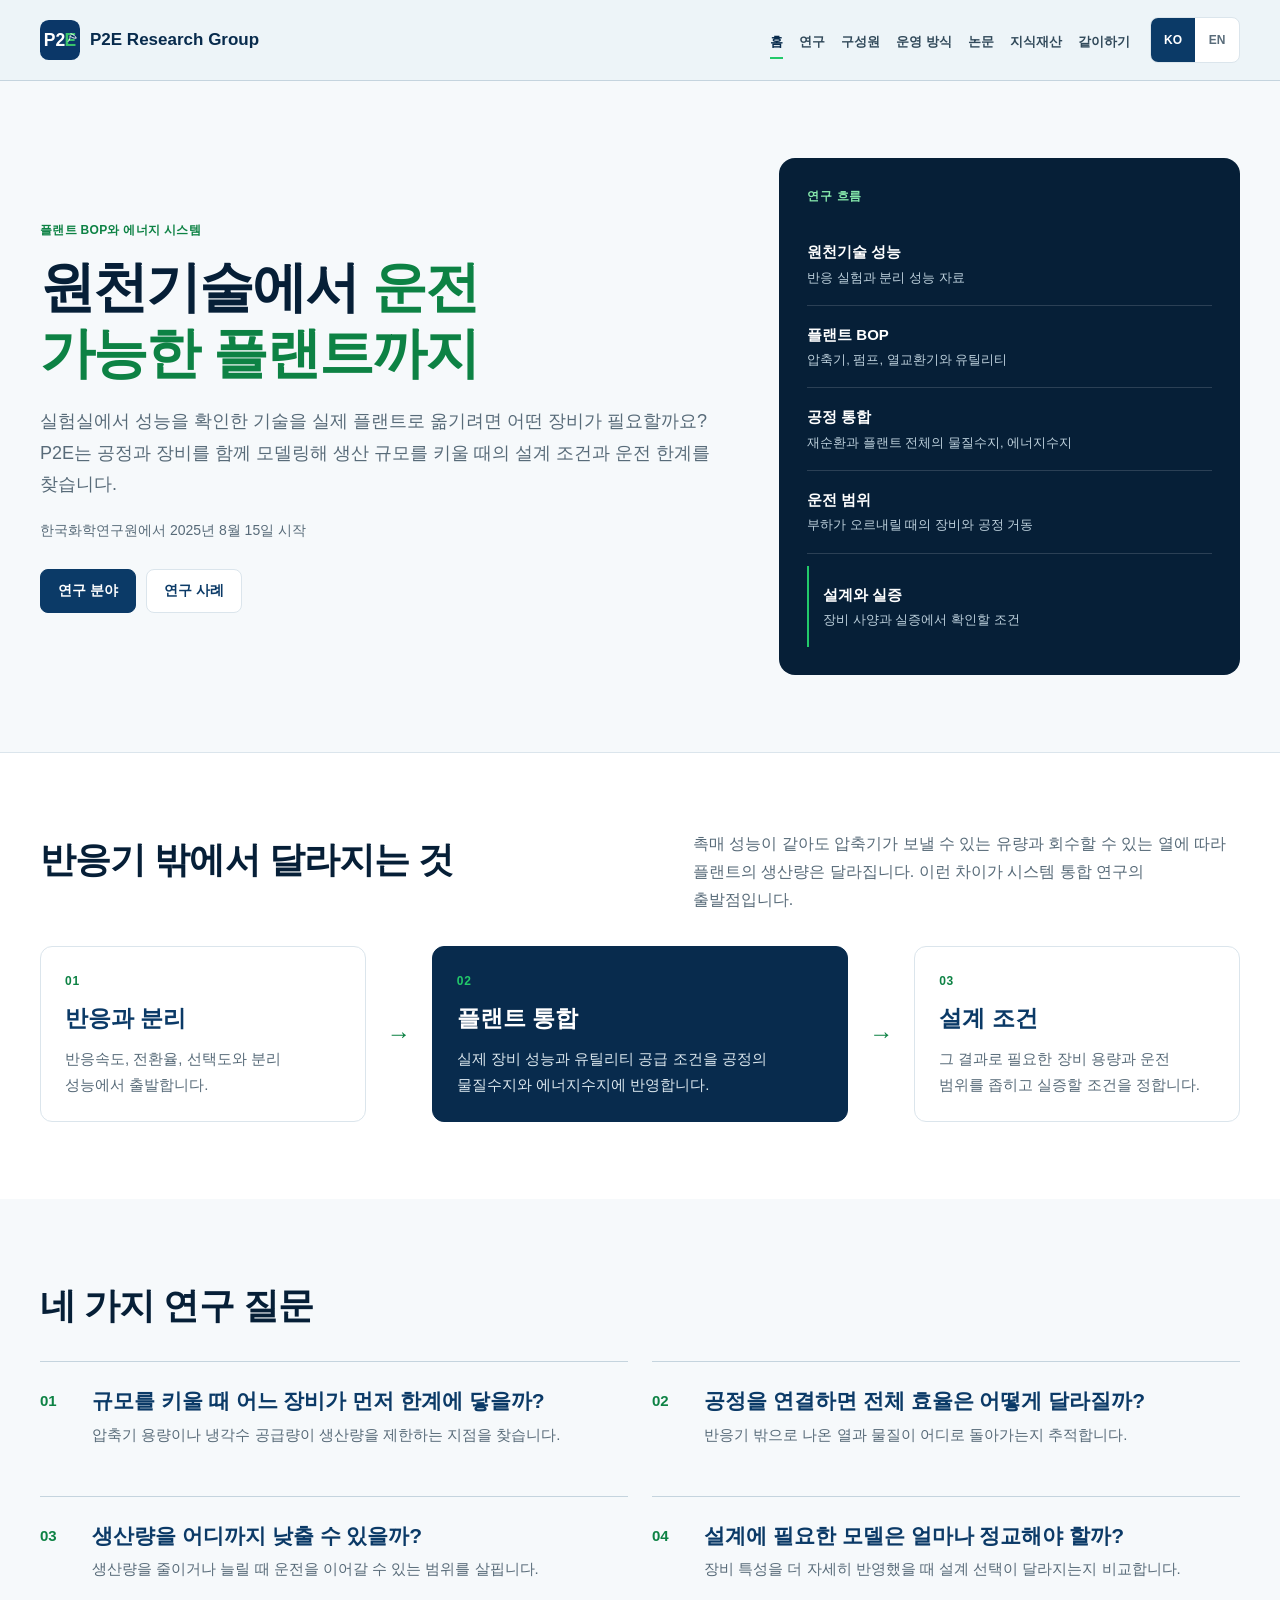
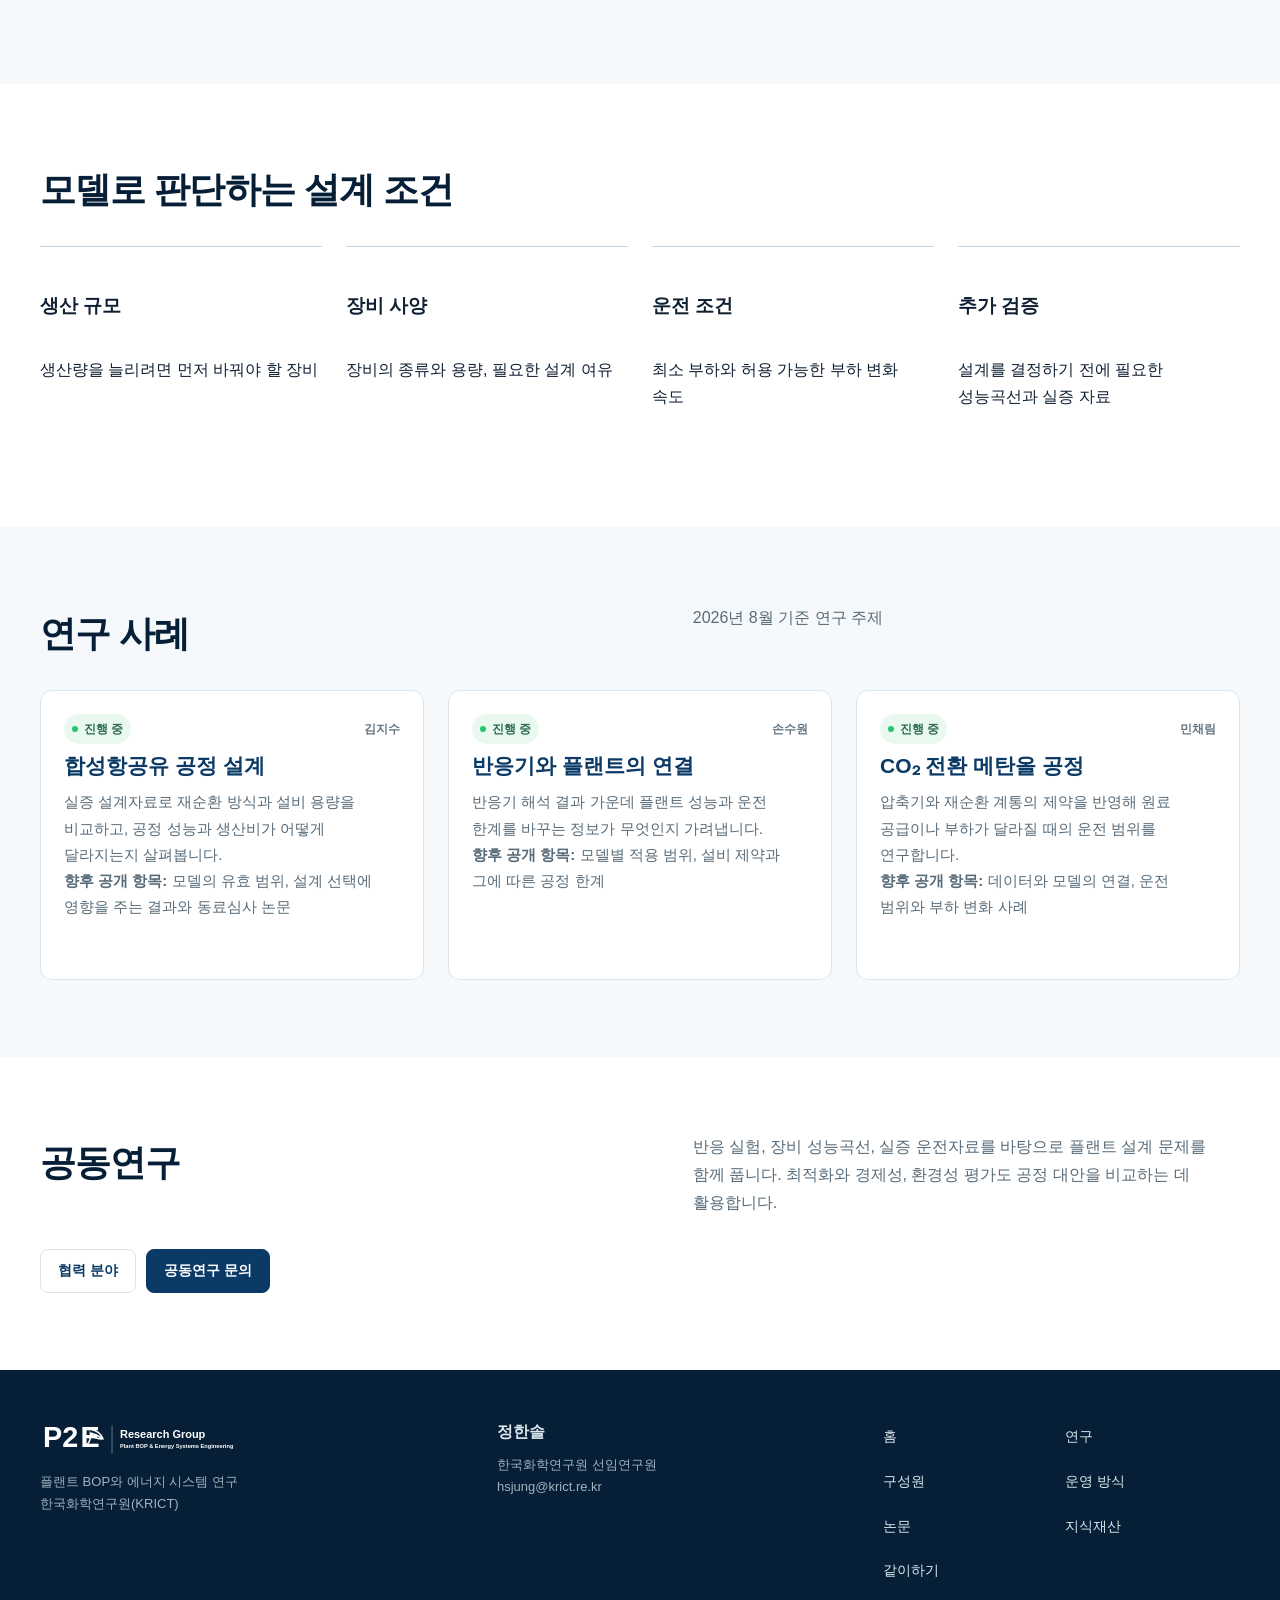
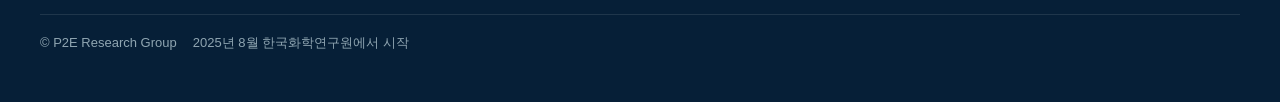
==== commit 3a48fc50: "Simplify research copy, make patents readable, and put contact first" ====
--- a/index.html
+++ b/index.html
@@ -40,169 +40,60 @@
   </div>
 </header>
 <main id="main-content">
-  <section class="hero">
-    <div class="shell hero-grid">
-      <div>
-        <div class="eyebrow">PLANT BOP &amp; ENERGY SYSTEMS ENGINEERING</div>
-        <h1><span class="lang-ko">원천기술을 실제 플랜트로 구현하기 위한 <span class="accent"><span class="no-break">설계·운전</span> 조건을 규명합니다.</span></span><span class="lang-en">From core technology to <span class="accent">operable plant systems.</span></span></h1>
-        <p class="hero-lead lang-ko">P2E Research Group은 핵심 공정기술에 BOP·유틸리티·실제 설계데이터와 운전제약을 통합하여 저탄소 화학·에너지 기술의 scale-up, 유연운전 및 실증 가능성을 연구합니다.</p>
-        <p class="hero-lead lang-en">We integrate core process technologies with BOP, utilities, engineering data, and operating constraints to determine feasible scale-up, flexible operation, and demonstration of low-carbon chemical and energy systems.</p>
-        <div class="hero-meta">
-          <span class="meta-pill"><strong>KRICT</strong> · since 15 Aug 2025</span>
-          <span class="meta-pill">BOP &amp; Plant Integration</span>
-          <span class="meta-pill">Dynamic Operability</span>
-          <span class="meta-pill">Engineering Decisions</span>
-        </div>
-        <div class="actions">
-          <a class="btn primary" href="research.html"><span class="lang-ko">연구 구조 보기 →</span><span class="lang-en">Explore the research architecture →</span></a>
-          <a class="btn secondary" href="#current-work"><span class="lang-ko">현재 testbed</span><span class="lang-en">Current testbeds</span></a>
-        </div>
-      </div>
-      <aside class="translation-card" aria-label="P2E translation framework">
-        <div class="card-label">P2E TRANSLATION ARCHITECTURE</div>
-        <div class="translation-stack">
-          <div class="translation-step"><b>Core Technology Input</b><span>experiments · kinetics · reactor/device models</span></div>
-          <div class="translation-step"><b>BOP &amp; Utilities</b><span>compressors · pumps · thermal · utilities</span></div>
-          <div class="translation-step"><b>Plant Integration</b><span>PFD/HMB · recycle · engineering data</span></div>
-          <div class="translation-step"><b>Dynamic Operability</b><span>part-load · ramping · operating envelope</span></div>
-          <div class="translation-step final"><b>Scale-up &amp; Demonstration Decisions</b><span>specification · design · deployment</span></div>
-        </div>
-      </aside>
+  <section class="hero"><div class="shell hero-grid"><div><div class="eyebrow"><span class="lang-ko">플랜트 BOP와 에너지 시스템</span><span class="lang-en">Plant BOP &amp; Energy Systems Engineering</span></div><h1><span class="lang-ko">원천기술에서 <span class="accent">운전 가능한 플랜트까지</span></span><span class="lang-en">From core technology to <span class="accent">operable plant systems</span></span></h1><p class="hero-lead"><span class="lang-ko">실험실에서 성능을 확인한 기술을 실제 플랜트로 옮기려면 어떤 장비가 필요할까요? P2E는 공정과 장비를 함께 모델링해 생산 규모를 키울 때의 설계 조건과 운전 한계를 찾습니다.</span><span class="lang-en">What equipment does a technology need to work beyond the lab? At P2E, we model processes and equipment together to find design requirements and operating limits as production scales up.</span></p><p class="small"><span class="lang-ko">한국화학연구원에서 2025년 8월 15일 시작</span><span class="lang-en">Established at KRICT on 15 August 2025</span></p><div class="actions"><a href="research.html" class="btn primary"><span class="lang-ko">연구 분야</span><span class="lang-en">Our research</span></a><a href="#current-work" class="btn secondary"><span class="lang-ko">연구 사례</span><span class="lang-en">Research projects</span></a></div></div><aside class="translation-card" aria-labelledby="workflow-label"><div id="workflow-label" class="card-label"><span class="lang-ko">연구 흐름</span><span class="lang-en">Research workflow</span></div><div class="translation-stack">
+        <div class="translation-step"><div class="lang-ko"><b>원천기술 성능</b><span>반응 실험과 분리 성능 자료</span></div><div class="lang-en"><b>Core technology</b><span>Reaction experiments and separation data</span></div></div>
+        <div class="translation-step"><div class="lang-ko"><b>플랜트 BOP</b><span>압축기, 펌프, 열교환기와 유틸리티</span></div><div class="lang-en"><b>Balance of plant</b><span>Compressors, pumps, heat exchangers and utilities</span></div></div>
+        <div class="translation-step"><div class="lang-ko"><b>공정 통합</b><span>재순환과 플랜트 전체의 물질수지, 에너지수지</span></div><div class="lang-en"><b>Plant integration</b><span>Recycle, material balances and energy balances</span></div></div>
+        <div class="translation-step"><div class="lang-ko"><b>운전 범위</b><span>부하가 오르내릴 때의 장비와 공정 거동</span></div><div class="lang-en"><b>Operating range</b><span>Equipment and process response to changes in load</span></div></div>
+        <div class="translation-step final"><div class="lang-ko"><b>설계와 실증</b><span>장비 사양과 실증에서 확인할 조건</span></div><div class="lang-en"><b>Design and demonstration</b><span>Equipment specifications and conditions to test</span></div></div>
+      </div></aside></div></section>
+
+  <section class="section alt anchor-target">
+    <div class="shell">
+      <div class="section-head"><div><h2><span class="lang-ko">반응기 밖에서 달라지는 것</span><span class="lang-en">What changes beyond the reactor</span></h2></div><p><span class="lang-ko">촉매 성능이 같아도 압축기가 보낼 수 있는 유량과 회수할 수 있는 열에 따라 플랜트의 생산량은 달라집니다. 이런 차이가 시스템 통합 연구의 출발점입니다.</span><span class="lang-en">Even with the same catalyst, plant output depends on how much flow a compressor can deliver and how much heat can be recovered. That is where our work on system integration begins.</span></p></div>
+      <div class="concept-bridge"><article class="concept-node"><div class="card-number">01</div><h3><span class="lang-ko">반응과 분리</span><span class="lang-en">Reaction and separation</span></h3><p><span class="lang-ko">반응속도, 전환율, 선택도와 분리 성능에서 출발합니다.</span><span class="lang-en">We start with reaction rates, conversion, selectivity and separation performance.</span></p></article><div class="concept-link" aria-hidden="true"></div><article class="concept-node p2e-integration-node"><div class="card-number">02</div><h3><span class="lang-ko">플랜트 통합</span><span class="lang-en">Plant integration</span></h3><p><span class="lang-ko">실제 장비 성능과 유틸리티 공급 조건을 공정의 물질수지와 에너지수지에 반영합니다.</span><span class="lang-en">We bring equipment performance and utility limits into the plant’s material and energy balances.</span></p></article><div class="concept-link" aria-hidden="true"></div><article class="concept-node"><div class="card-number">03</div><h3><span class="lang-ko">설계 조건</span><span class="lang-en">Design conditions</span></h3><p><span class="lang-ko">그 결과로 필요한 장비 용량과 운전 범위를 좁히고 실증할 조건을 정합니다.</span><span class="lang-en">The results help narrow the equipment sizes and operating ranges to test.</span></p></article></div>
     </div>
   </section>
 
-  <section class="section alt reveal home-clarity why-p2e">
+  <section class="section anchor-target">
     <div class="shell">
-      <div class="section-head">
-        <div><div class="eyebrow"><span class="lang-ko">왜 플랜트 시스템을 함께 봐야 하는가</span><span class="lang-en">WHY PLANT-SYSTEM ENGINEERING</span></div><h2><span class="lang-ko">우수한 원천기술만으로 운전 가능한 플랜트가 완성되지는 않습니다.</span><span class="lang-en">A promising core technology does not automatically become an operable plant.</span></h2></div>
-        <div class="why-copy">
-          <p class="lang-ko">촉매·반응기·분리기 성능이 우수하더라도 실제 플랜트에서는 압축기, 펌프, 열관리, 재순환, 유틸리티와 장비 운전범위가 전체 성능과 실현 가능성을 좌우할 수 있습니다.</p>
-          <p class="lang-en">High catalyst, reactor or separation performance is only part of the system. At plant scale, compression, pumping, thermal management, recycle, utilities and equipment operating limits can determine feasibility.</p>
-          <p class="why-emphasis lang-ko">P2E는 반응시스템 성능을 BOP·유틸리티와 연결해 실제 플랜트의 운전가능영역과 설계 판단으로 번역합니다.</p>
-          <p class="why-emphasis lang-en">P2E connects reaction-system performance with BOP and utilities, translating it into plant operating envelopes and design decisions.</p>
-        </div>
-      </div>
-      <div class="concept-bridge" role="group" aria-label="Reaction-system performance is integrated by P2E with BOP, utilities, balances, equipment and operating data to support plant decisions.">
-        <article class="concept-node">
-          <div class="card-number">01 · REACTION SYSTEM PERFORMANCE</div>
-          <h3><span class="lang-ko">반응시스템 성능</span><span class="lang-en">Reaction-System Performance</span></h3>
-          <p><span class="lang-ko">반응속도 · 전환율 · 선택도 · 반응기/분리기 성능</span><span class="lang-en">Kinetics · conversion · selectivity · reactor/separation performance</span></p>
-        </article>
-        <div class="concept-link" aria-hidden="true"></div>
-        <article class="concept-node p2e-integration-node">
-          <div class="card-number">02 · P2E SYSTEM INTEGRATION</div>
-          <h3><span class="lang-ko">P2E 시스템 통합</span><span class="lang-en">P2E System Integration</span></h3>
-          <p><span class="lang-ko">BOP·유틸리티 · 물질/에너지수지 · 실제 장비성능 · 부분부하/동적제약 · 설계/운전데이터</span><span class="lang-en">BOP &amp; utilities · mass/energy balances · equipment performance · off-design/dynamics · engineering/operating data</span></p>
-        </article>
-        <div class="concept-link" aria-hidden="true"></div>
-        <article class="concept-node plant-decisions-node">
-          <div class="card-number">03 · PLANT DECISIONS</div>
-          <h3><span class="lang-ko">플랜트 의사결정</span><span class="lang-en">Plant Decisions</span></h3>
-          <p><span class="lang-ko">플랜트 구성 · 장비사양 · 운전가능영역 · scale-up/실증 판단</span><span class="lang-en">Plant configuration · equipment specification · operating envelope · scale-up/demonstration decisions</span></p>
-        </article>
+      <div class="section-head"><div><h2><span class="lang-ko">네 가지 연구 질문</span><span class="lang-en">Four research questions</span></h2></div></div>
+      <div class="question-grid">
+        <article class="question-card"><div class="question-label">01</div><div><h3><span class="lang-ko">규모를 키울 때 어느 장비가 먼저 한계에 닿을까?</span><span class="lang-en">Which equipment limits scale-up first?</span></h3><p><span class="lang-ko">압축기 용량이나 냉각수 공급량이 생산량을 제한하는 지점을 찾습니다.</span><span class="lang-en">We look for the point at which compressor capacity or cooling water limits throughput.</span></p></div></article>
+        <article class="question-card"><div class="question-label">02</div><div><h3><span class="lang-ko">공정을 연결하면 전체 효율은 어떻게 달라질까?</span><span class="lang-en">How does integration change plant efficiency?</span></h3><p><span class="lang-ko">반응기 밖으로 나온 열과 물질이 어디로 돌아가는지 추적합니다.</span><span class="lang-en">We trace the heat and material leaving the reactor through the rest of the plant.</span></p></div></article>
+        <article class="question-card"><div class="question-label">03</div><div><h3><span class="lang-ko">생산량을 어디까지 낮출 수 있을까?</span><span class="lang-en">How far can a plant turn down?</span></h3><p><span class="lang-ko">생산량을 줄이거나 늘릴 때 운전을 이어갈 수 있는 범위를 살핍니다.</span><span class="lang-en">We study the range over which the plant can keep running as load falls or rises.</span></p></div></article>
+        <article class="question-card"><div class="question-label">04</div><div><h3><span class="lang-ko">설계에 필요한 모델은 얼마나 정교해야 할까?</span><span class="lang-en">How much detail does a design decision need?</span></h3><p><span class="lang-ko">장비 특성을 더 자세히 반영했을 때 설계 선택이 달라지는지 비교합니다.</span><span class="lang-en">We test whether a more detailed equipment model changes the design choice.</span></p></div></article>
       </div>
     </div>
   </section>
 
-  <section class="section reveal home-clarity four-questions">
+  <section class="section alt anchor-target">
     <div class="shell">
-      <div class="section-head">
-        <div><div class="eyebrow">FOUR QUESTIONS</div><h2><span class="lang-ko">P2E는 네 가지 질문으로 원천기술과 실제 플랜트 사이의 간극을 다룹니다.</span><span class="lang-en">P2E addresses the gap between core technology and deployment through four questions.</span></h2></div>
-      </div>
-      <div class="question-grid">
-        <article class="question-card homepage-question-card">
-          <div class="question-label">01</div>
-          <div><div class="technical-label">BOP-LIMITED FEASIBILITY</div><h3><span class="lang-ko">어디서 먼저 한계가 나타나는가?</span><span class="lang-en">Where does the first constraint appear?</span></h3><p><span class="lang-ko">기술 규모가 커질 때 BOP·유틸리티 중 무엇이 전체 시스템의 병목이 되는지 찾습니다.</span><span class="lang-en">Identify which BOP or utility constraint becomes binding as the technology scales.</span></p></div>
-        </article>
-        <article class="question-card homepage-question-card">
-          <div class="question-label">02</div>
-          <div><div class="technical-label">PLANT INTEGRATION</div><h3><span class="lang-ko">전부 연결하면 무엇이 달라지는가?</span><span class="lang-en">What changes when the whole system is connected?</span></h3><p><span class="lang-ko">압축·펌핑·열관리·재순환·저장을 핵심공정과 연결했을 때 효율, 성능과 설계기준이 어떻게 달라지는지 분석합니다.</span><span class="lang-en">Determine how compression, pumping, thermal management, recycle and storage reshape plant performance and design requirements.</span></p></div>
-        </article>
-        <article class="question-card homepage-question-card">
-          <div class="question-label">03</div>
-          <div><div class="technical-label">DYNAMIC OPERABILITY</div><h3><span class="lang-ko">운전조건이 변해도 어디까지 가능한가?</span><span class="lang-en">What remains operable as conditions change?</span></h3><p><span class="lang-ko">부분부하, ramping, 기동·정지, 원료·에너지 변동을 고려해 실제 운전가능영역을 규정합니다.</span><span class="lang-en">Define feasible operating envelopes under part-load, ramping, startup/shutdown, and variable feed or energy conditions.</span></p></div>
-        </article>
-        <article class="question-card homepage-question-card">
-          <div class="question-label">04</div>
-          <div><div class="technical-label">DECISION-RELEVANT FIDELITY</div><h3><span class="lang-ko">어느 수준까지 모델링해야 판단을 신뢰할 수 있는가?</span><span class="lang-en">How much model fidelity is needed for a reliable decision?</span></h3><p><span class="lang-ko">모델을 무조건 복잡하게 만들기보다 설계·실증 결론을 바꾸는 데 필요한 현실성의 수준을 검증합니다.</span><span class="lang-en">Determine the level of plant and equipment realism required before a design or demonstration decision becomes reliable.</span></p></div>
-        </article>
+      <div class="section-head"><div><h2><span class="lang-ko">모델로 판단하는 설계 조건</span><span class="lang-en">Design choices informed by the model</span></h2></div></div>
+      <div class="grid four decision-grid">
+        <article class="decision-card"><h3><span class="lang-ko">생산 규모</span><span class="lang-en">Scale</span></h3><p><span class="lang-ko">생산량을 늘리려면 먼저 바꿔야 할 장비</span><span class="lang-en">The first piece of equipment that needs to change as output rises</span></p></article>
+        <article class="decision-card"><h3><span class="lang-ko">장비 사양</span><span class="lang-en">Equipment</span></h3><p><span class="lang-ko">장비의 종류와 용량, 필요한 설계 여유</span><span class="lang-en">Equipment type, capacity and design margin</span></p></article>
+        <article class="decision-card"><h3><span class="lang-ko">운전 조건</span><span class="lang-en">Operation</span></h3><p><span class="lang-ko">최소 부하와 허용 가능한 부하 변화 속도</span><span class="lang-en">Minimum load and allowable rates of load change</span></p></article>
+        <article class="decision-card"><h3><span class="lang-ko">추가 검증</span><span class="lang-en">Validation</span></h3><p><span class="lang-ko">설계를 결정하기 전에 필요한 성능곡선과 실증 자료</span><span class="lang-en">Performance curves and demonstration data needed before choosing a design</span></p></article>
       </div>
     </div>
   </section>
 
-  <section class="section alt reveal home-clarity model-to-decision">
+  <section class="section anchor-target" id="current-work">
     <div class="shell">
-      <div class="section-head">
-        <div><div class="eyebrow">FROM MODEL TO DECISION</div><h2><span class="lang-ko">모델의 목적은 계산이 아니라 더 나은 설계·실증 의사결정입니다.</span><span class="lang-en">The endpoint is not a model. It is a better engineering decision.</span></h2></div>
-        <p class="lang-ko">P2E는 실제 설비와 운전제약을 반영했을 때 어떤 판단이 달라지는지를 분석합니다.</p>
-        <p class="lang-en">P2E asks which engineering decisions change when real equipment and operating constraints are introduced.</p>
-      </div>
-      <div class="grid four decision-grid">
-        <article class="card decision-card"><div class="card-number">SCALE-UP</div><h3><span class="lang-ko">무엇이 규모 확대를 제한하는가?</span><span class="lang-en">What limits scale-up?</span></h3><p class="decision-detail"><span class="lang-ko">병목 · 필요한 성능조건 · 추가 검증항목</span><span class="lang-en">Bottlenecks · required performance · additional validation</span></p></article>
-        <article class="card decision-card"><div class="card-number">DESIGN</div><h3><span class="lang-ko">어떤 BOP 사양이 필요한가?</span><span class="lang-en">What BOP specification is required?</span></h3><p class="decision-detail"><span class="lang-ko">장비 종류 · 용량 · 운전범위 · design margin</span><span class="lang-en">Equipment type · capacity · operating range · design margin</span></p></article>
-        <article class="card decision-card"><div class="card-number">OPERATION</div><h3><span class="lang-ko">어디까지 실제로 운전할 수 있는가?</span><span class="lang-en">Where can the plant actually operate?</span></h3><p class="decision-detail"><span class="lang-ko">최소부하 · ramp rate · buffer · operating envelope</span><span class="lang-en">Minimum load · ramp rate · buffer · operating envelope</span></p></article>
-        <article class="card decision-card"><div class="card-number"><span class="lang-ko">EVIDENCE</span><span class="lang-en">EVIDENCE</span></div><h3><span class="lang-ko">어떤 데이터를 더 확보해야 하는가?</span><span class="lang-en">What evidence is still needed?</span></h3><p class="decision-detail"><span class="lang-ko">설계자료 · performance map · 실증/운전데이터 우선순위</span><span class="lang-en">Engineering data · performance maps · demonstration/operating data</span></p></article>
-      </div>
-      <p class="decision-principle">The endpoint is a decision, not a model.</p>
-    </div>
-  </section>
-
-  <section class="section reveal anchor-target home-clarity current-testbeds" id="current-work">
-    <div class="shell">
-      <div class="section-head">
-        <div><div class="eyebrow">CURRENT TESTBEDS · AUGUST 2026</div><h2><span class="lang-ko">서로 다른 기술에서 같은 plant-system 질문을 검증합니다.</span><span class="lang-en">Different technologies, same plant-system questions.</span></h2></div>
-        <p class="lang-ko">e-SAF, 반응기–플랜트 인터페이스, CO₂-to-methanol은 서로 다른 적용대상이지만, P2E는 각 사례에서 실제 설비·운전제약이 설계와 scale-up 판단을 어떻게 바꾸는지를 검증합니다.</p>
-        <p class="lang-en">e-SAF, reactor–plant interfaces and CO₂-to-methanol are different testbeds for the same underlying question: how real equipment and operating constraints change plant design, operability and scale-up decisions.</p>
-      </div>
+      <div class="section-head"><div><h2><span class="lang-ko">연구 사례</span><span class="lang-en">Research projects</span></h2></div><p><span class="lang-ko">2026년 8월 기준 연구 주제</span><span class="lang-en">Research topics as of August 2026</span></p></div>
       <div class="grid three">
-        <article class="card status-card">
-          <div class="status-row"><span class="status-badge">In progress</span><span class="status-owner">Jisoo Kim</span></div>
-          <h3>e-SAF Integrated Process & BOP</h3>
-          <div class="testbed-fields">
-            <div class="testbed-field"><div class="field-label"><span class="lang-ko">QUESTION</span><span class="lang-en">QUESTION</span></div><p><span class="lang-ko">실증 공정의 설계자료와 실제 BOP를 반영하면 공정성능·생산비·scale-up 판단은 어떻게 달라지는가?</span><span class="lang-en">How do plant performance, production cost and scale-up decisions change when demonstration engineering data and actual BOP are included?</span></p></div>
-            <div class="testbed-field"><div class="field-label"><span class="lang-ko">CONNECT</span><span class="lang-en">CONNECT</span></div><p><span class="lang-ko">mass/energy balance · process model · BOP · utilities · engineering data · TCO/TEA · LCA</span><span class="lang-en">mass/energy balance · process model · BOP · utilities · engineering data · TCO/TEA · LCA</span></p></div>
-            <div class="testbed-field"><div class="field-label"><span class="lang-ko">DECISION TARGET</span><span class="lang-en">DECISION TARGET</span></div><p><span class="lang-ko">공정구성 · 설비용량 · scale-up 우선순위</span><span class="lang-en">Process configuration · equipment capacity · scale-up priorities</span></p></div>
-          </div>
-          <div class="evidence-line"><b>Public evidence next:</b> validated model boundary · decision-sensitive results · peer-reviewed manuscript</div>
-        </article>
-        <article class="card status-card">
-          <div class="status-row"><span class="status-badge">In progress</span><span class="status-owner">Soo Won Son</span></div>
-          <h3>Reactor–Plant Interface & Operability</h3>
-          <div class="testbed-fields">
-            <div class="testbed-field"><div class="field-label"><span class="lang-ko">QUESTION</span><span class="lang-en">QUESTION</span></div><p><span class="lang-ko">반응기·multiphysics 결과 중 무엇이 실제 plant performance와 operability를 바꾸는가?</span><span class="lang-en">Which reactor or multiphysics results materially change plant performance and operability?</span></p></div>
-            <div class="testbed-field"><div class="field-label"><span class="lang-ko">CONNECT</span><span class="lang-en">CONNECT</span></div><p><span class="lang-ko">reactor/multiphysics results · model hierarchy · plant representation · constraints</span><span class="lang-en">reactor/multiphysics results · model hierarchy · plant representation · constraints</span></p></div>
-            <div class="testbed-field"><div class="field-label"><span class="lang-ko">DECISION TARGET</span><span class="lang-en">DECISION TARGET</span></div><p><span class="lang-ko">필요한 모델 수준 · plant-level constraint · operability impact</span><span class="lang-en">Required model fidelity · plant-level constraints · operability impact</span></p></div>
-          </div>
-          <div class="evidence-line"><b>Public evidence next:</b> model hierarchy · constraint map · process-feasibility impact</div>
-        </article>
-        <article class="card status-card">
-          <div class="status-row"><span class="status-badge">In progress</span><span class="status-owner">Min Chaerim</span></div>
-          <h3>CO₂-to-Methanol Plant BOP &amp; Operability</h3>
-          <div class="testbed-fields">
-            <div class="testbed-field"><div class="field-label"><span class="lang-ko">QUESTION</span><span class="lang-en">QUESTION</span></div><p><span class="lang-ko">정상상태에서 가능한 운전점이 부분부하와 원료·전력 변동 속에서도 가능한가?</span><span class="lang-en">Does a feasible steady-state operating point remain feasible under part-load and variable feed or energy conditions?</span></p></div>
-            <div class="testbed-field"><div class="field-label"><span class="lang-ko">CONNECT</span><span class="lang-en">CONNECT</span></div><p><span class="lang-ko">PFD/HMB · compressor · recycle · thermal constraints · off-design/dynamic model</span><span class="lang-en">PFD/HMB · compressor · recycle · thermal constraints · off-design/dynamic model</span></p></div>
-            <div class="testbed-field"><div class="field-label"><span class="lang-ko">DECISION TARGET</span><span class="lang-en">DECISION TARGET</span></div><p><span class="lang-ko">최소부하 · operating envelope · BOP specification · flexible operation</span><span class="lang-en">Minimum load · operating envelope · BOP specification · flexible operation</span></p></div>
-          </div>
-          <div class="evidence-line"><b>Public evidence next:</b> data interface · operating envelope · dynamic decision case</div>
-        </article>
+        <article class="card status-card"><div class="status-row"><span class="status-badge"><span class="lang-ko">진행 중</span><span class="lang-en">In progress</span></span><span class="status-owner"><span class="lang-ko">김지수</span><span class="lang-en">Jisoo Kim</span></span></div><h3><span class="lang-ko">합성항공유 공정 설계</span><span class="lang-en">Process design for e-SAF</span></h3><p><span class="lang-ko">실증 설계자료로 재순환 방식과 설비 용량을 비교하고, 공정 성능과 생산비가 어떻게 달라지는지 살펴봅니다.</span><span class="lang-en">We use demonstration design data to compare recycle configurations and equipment sizes, and study their effects on performance and production cost.</span></p><p class="project-evidence"><strong><span class="lang-ko">향후 공개 항목: </span><span class="lang-en">Planned public material: </span></strong><span class="lang-ko">모델의 유효 범위, 설계 선택에 영향을 주는 결과와 동료심사 논문</span><span class="lang-en">Model limits, findings that affect design choices, and peer-reviewed papers</span></p></article>
+        <article class="card status-card"><div class="status-row"><span class="status-badge"><span class="lang-ko">진행 중</span><span class="lang-en">In progress</span></span><span class="status-owner"><span class="lang-ko">손수원</span><span class="lang-en">Soo Won Son</span></span></div><h3><span class="lang-ko">반응기와 플랜트의 연결</span><span class="lang-en">Linking reactors to plants</span></h3><p><span class="lang-ko">반응기 해석 결과 가운데 플랜트 성능과 운전 한계를 바꾸는 정보가 무엇인지 가려냅니다.</span><span class="lang-en">We identify which reactor-model results affect plant performance and operating limits.</span></p><p class="project-evidence"><strong><span class="lang-ko">향후 공개 항목: </span><span class="lang-en">Planned public material: </span></strong><span class="lang-ko">모델별 적용 범위, 설비 제약과 그에 따른 공정 한계</span><span class="lang-en">Model scope, equipment constraints and their effect on process feasibility</span></p></article>
+        <article class="card status-card"><div class="status-row"><span class="status-badge"><span class="lang-ko">진행 중</span><span class="lang-en">In progress</span></span><span class="status-owner"><span class="lang-ko">민채림</span><span class="lang-en">Min Chaerim</span></span></div><h3><span class="lang-ko">CO₂ 전환 메탄올 공정</span><span class="lang-en">Methanol synthesis from CO₂</span></h3><p><span class="lang-ko">압축기와 재순환 계통의 제약을 반영해 원료 공급이나 부하가 달라질 때의 운전 범위를 연구합니다.</span><span class="lang-en">We study how compressor and recycle constraints affect the feasible operating range as feed or load changes.</span></p><p class="project-evidence"><strong><span class="lang-ko">향후 공개 항목: </span><span class="lang-en">Planned public material: </span></strong><span class="lang-ko">데이터와 모델의 연결, 운전 범위와 부하 변화 사례</span><span class="lang-en">Links between data and models, operating ranges and examples of changing loads</span></p></article>
       </div>
     </div>
   </section>
 
-  <section class="section alt reveal home-clarity collaboration-interface">
+  <section class="section alt anchor-target">
     <div class="shell">
-      <div class="section-head">
-        <div><div class="eyebrow">WORK WITH P2E</div><h2><span class="lang-ko">원천기술·설계자료·운전데이터를 플랜트 수준의 의사결정으로 연결합니다.</span><span class="lang-en">Connect core technologies, engineering data and operating evidence to plant-level decisions.</span></h2></div>
-        <p class="lang-ko">P2E는 원천기술 연구팀, 실증·설계 파트너, 장비 전문가, AI·최적화·TEA/LCA 연구자와 서로 다른 기술 경계를 연결합니다.</p>
-        <p class="lang-en">P2E works across technical boundaries with core-technology researchers, demonstration and engineering teams, equipment experts, and AI, optimization, TEA or LCA collaborators.</p>
-      </div>
-      <div class="grid four collaboration-home-grid">
-        <article class="card collaboration-home-card"><div class="card-number">CORE TECHNOLOGY</div><h3>Core Technology</h3><p><span class="lang-ko">촉매·반응기·분리 성능이 plant scale에서 어떤 BOP 요구조건과 병목을 만드는지 연결합니다.</span><span class="lang-en">Translate catalyst, reactor and separation performance into BOP requirements and plant-scale constraints.</span></p></article>
-        <article class="card collaboration-home-card"><div class="card-number">ENGINEERING &amp; DEMONSTRATION DATA</div><h3>Engineering &amp; Demonstration Data</h3><p><span class="lang-ko">PFD/HMB, datasheet와 실증·운전데이터를 재현·검증 가능한 plant model과 운전한계로 연결합니다.</span><span class="lang-en">Connect PFD/HMB, datasheets and demonstration or operating data to reproducible plant models and operating limits.</span></p></article>
-        <article class="card collaboration-home-card"><div class="card-number">EQUIPMENT PERFORMANCE</div><h3>Equipment Performance</h3><p><span class="lang-ko">압축기·펌프·열교환기 등의 실제 성능곡선을 공정성능, 장비선정과 off-design 한계에 연결합니다.</span><span class="lang-en">Connect real compressor, pump and heat-exchanger performance to process performance, equipment selection and off-design limits.</span></p></article>
-        <article class="card collaboration-home-card"><div class="card-number">AI · OPTIMIZATION · TEA/LCA</div><h3>AI · Optimization · TEA/LCA</h3><p><span class="lang-ko">알고리즘과 평가모델에 실제 물리·설비 제약을 연결해 실행 가능하고 의사결정에 유효한 결과를 만듭니다.</span><span class="lang-en">Connect algorithms and evaluation models with physical and equipment constraints so results remain executable and decision-relevant.</span></p></article>
-      </div>
-      <div class="actions"><a class="btn secondary" href="people.html"><span class="lang-ko">구성원·협업 인터페이스 보기 →</span><span class="lang-en">People &amp; collaboration interfaces →</span></a></div>
+      <div class="section-head"><div><h2><span class="lang-ko">공동연구</span><span class="lang-en">Collaborate with us</span></h2></div><p><span class="lang-ko">반응 실험, 장비 성능곡선, 실증 운전자료를 바탕으로 플랜트 설계 문제를 함께 풉니다. 최적화와 경제성, 환경성 평가도 공정 대안을 비교하는 데 활용합니다.</span><span class="lang-en">We work with collaborators on plant design using reaction experiments, equipment curves and operating data. Optimization, cost and environmental impact help us compare alternatives.</span></p></div>
+      <div class="actions"><a href="people.html#collaborators" class="btn secondary"><span class="lang-ko">협력 분야</span><span class="lang-en">Collaboration areas</span></a><a href="join.html#contact" class="btn primary"><span class="lang-ko">공동연구 문의</span><span class="lang-en">Contact the group</span></a></div>
     </div>
   </section>
 </main>
@@ -211,11 +102,11 @@
     <div class="footer-grid">
       <div>
         <img src="assets/p2e-wordmark-v1.svg" alt="P2E Research Group">
-        <small>Plant BOP &amp; Energy Systems Engineering<br>Korea Research Institute of Chemical Technology (KRICT)</small>
+        <small><span class="lang-ko">플랜트 BOP와 에너지 시스템 연구<br>한국화학연구원(KRICT)</span><span class="lang-en">Plant BOP &amp; Energy Systems Engineering<br>Korea Research Institute of Chemical Technology (KRICT)</span></small>
       </div>
       <div>
-        <strong>Han Sol Jung, Ph.D. · 정한솔</strong>
-        <small>Senior Researcher · KRICT<br><a href="mailto:hsjung@krict.re.kr">hsjung@krict.re.kr</a></small>
+        <strong><span class="lang-ko">정한솔</span><span class="lang-en">Han Sol Jung, Ph.D.</span></strong>
+        <small><span class="lang-ko">한국화학연구원 선임연구원</span><span class="lang-en">Senior Researcher, KRICT</span><br><a href="mailto:hsjung@krict.re.kr">hsjung@krict.re.kr</a></small>
       </div>
       <div class="footer-links">
         <a href="index.html"><span class="lang-ko">홈</span><span class="lang-en">HOME</span></a><a href="research.html"><span class="lang-ko">연구</span><span class="lang-en">RESEARCH</span></a>
@@ -224,7 +115,7 @@
         <a href="join.html"><span class="lang-ko">같이하기</span><span class="lang-en">JOIN US</span></a>
       </div>
     </div>
-    <div class="copyright">© P2E Research Group · Established at KRICT in August 2025 · Public information only</div>
+    <div class="copyright">© P2E Research Group<span class="footer-origin"><span class="lang-ko">2025년 8월 한국화학연구원에서 시작</span><span class="lang-en">Established at KRICT in August 2025</span></span></div>
   </div>
 </footer>
 <script src="assets/site.js"></script>
--- a/assets/editorial-polish.css
+++ b/assets/editorial-polish.css
@@ -316,3 +316,34 @@
   color: var(--muted);
   font-size: var(--text-secondary);
 }
+
+/* Compact research overview and two paths for inquiries. */
+.workflow-list { display: grid; grid-template-columns: repeat(auto-fit, minmax(min(100%, 11rem), 1fr)); gap: 1rem; }
+.workflow-list .card { padding: 1.1rem; }
+.workflow-list h3 { margin-block: .4rem; }
+.project-evidence { margin-top: .9rem; }
+.join-entry { padding-block: clamp(2rem, 5vw, 3.75rem); }
+.join-layout { display: grid; grid-template-columns: repeat(2, minmax(0, 1fr)); align-items: start; gap: clamp(1.5rem, 5vw, 5rem); }
+.join-layout > * { min-width: 0; }
+.join-layout h1, .join-layout h2, .join-layout p { margin: 0; }
+.join-entry h1 { margin-bottom: .75rem; }
+.join-layout h2 { color: var(--navy-950); font-size: clamp(1.3rem, 2.2vw, 1.7rem); line-height: 1.4; }
+.join-layout p { max-width: 55ch; font-size: 1rem; line-height: 1.7; }
+.join-person { border-inline-start: .2rem solid var(--green-700); padding-inline-start: 1.25rem; }
+.join-person h2 { margin-bottom: .5rem; font-size: 1rem; }
+.join-person a, .join-link { display: inline-flex; align-items: center; min-height: 2.75rem; color: var(--navy-800); text-decoration: underline; text-underline-offset: .2em; }
+.join-email { font-size: 1.125rem; font-weight: 650; }
+.join-routes { padding-block: clamp(2rem, 4.5vw, 3.5rem); background: var(--surface); }
+.join-routes .join-layout > div { border-top: 1px solid var(--line-strong); padding-top: 1rem; }
+.join-routes h2 { margin-bottom: .75rem; }
+.join-types { font-weight: 600; color: var(--navy-900); margin-bottom: .5rem !important; }
+.join-link { margin-top: .3rem; font-weight: 600; }
+.join-more { background: var(--surface); padding-bottom: 1.5rem; }
+.join-more .shell { display: flex; flex-wrap: wrap; gap: .5rem 1.5rem; }
+@media (max-width: 42rem) {
+  .join-layout { grid-template-columns: minmax(0, 1fr); gap: 1.5rem; }
+}
+.footer-origin { display: inline-block; margin-inline-start: 1rem; }
+@media (max-width: 35rem) {
+  .footer-origin { display: block; margin-inline-start: 0; }
+}
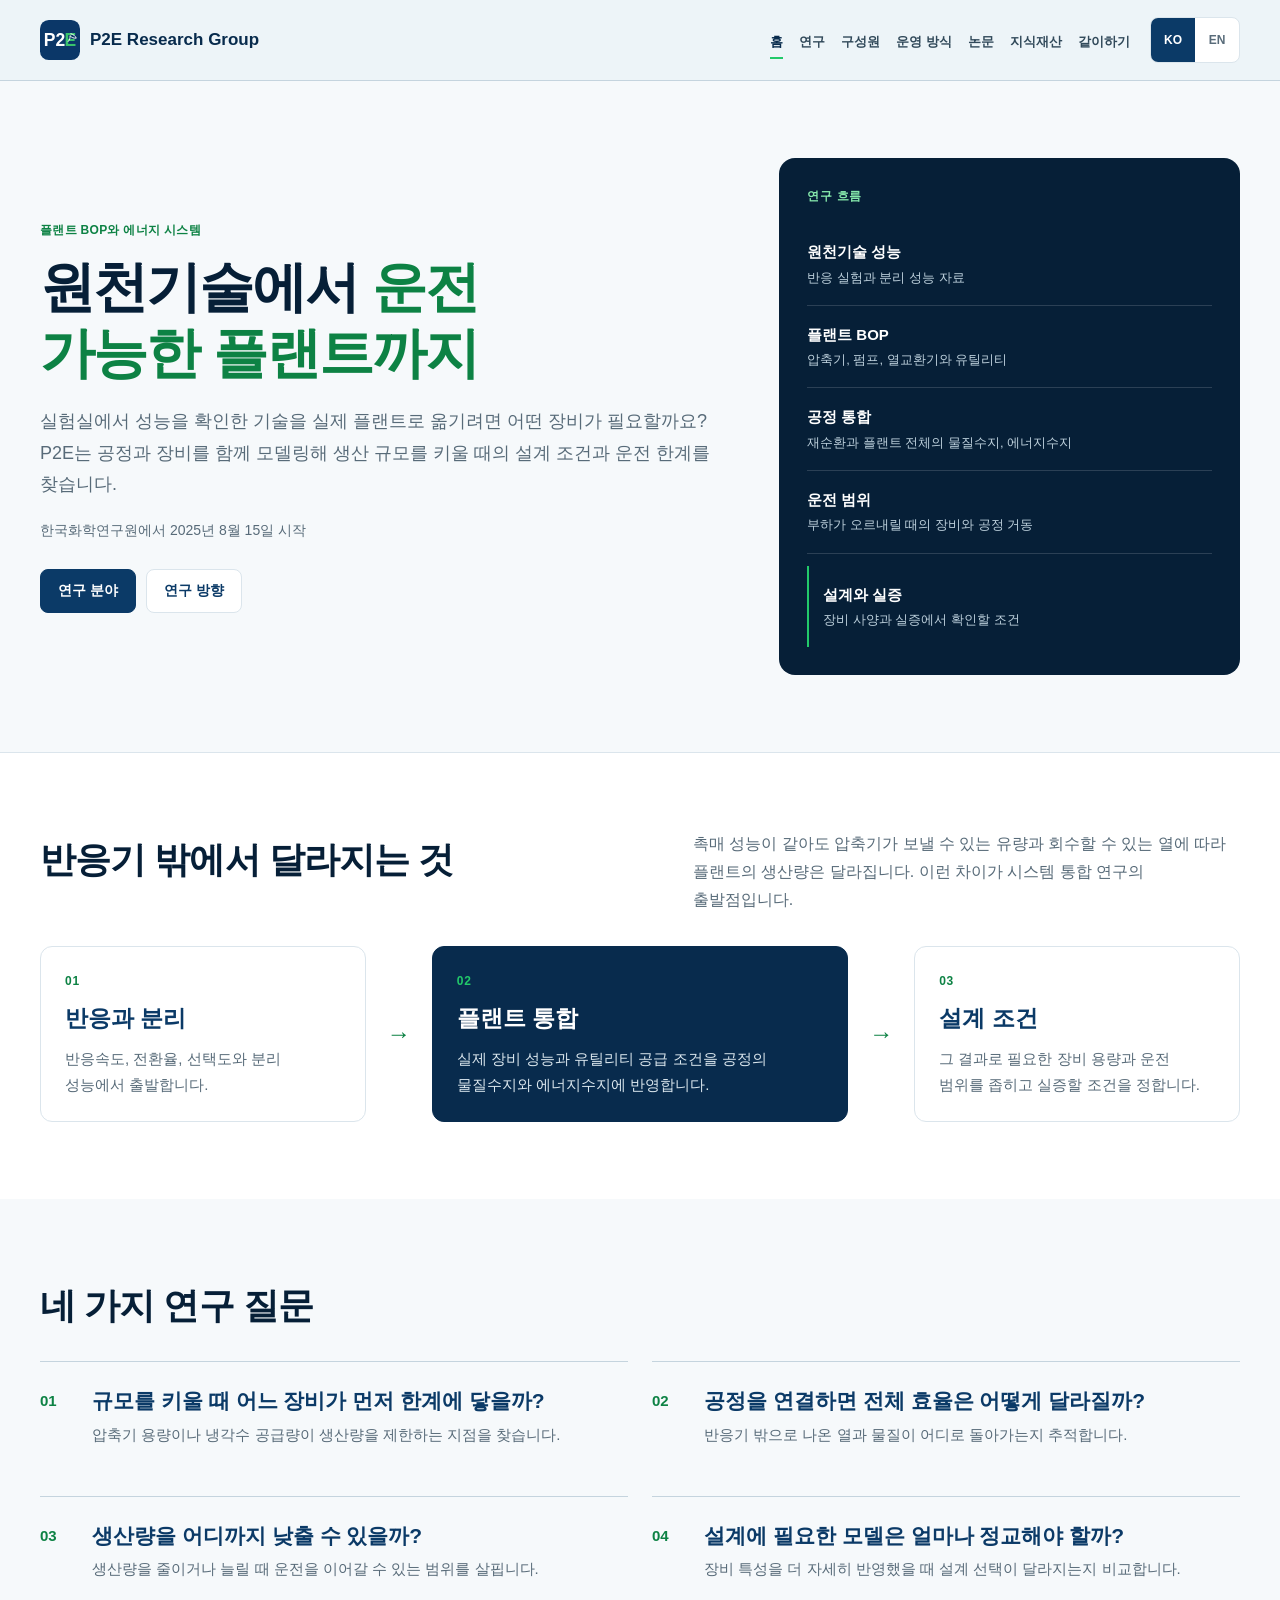
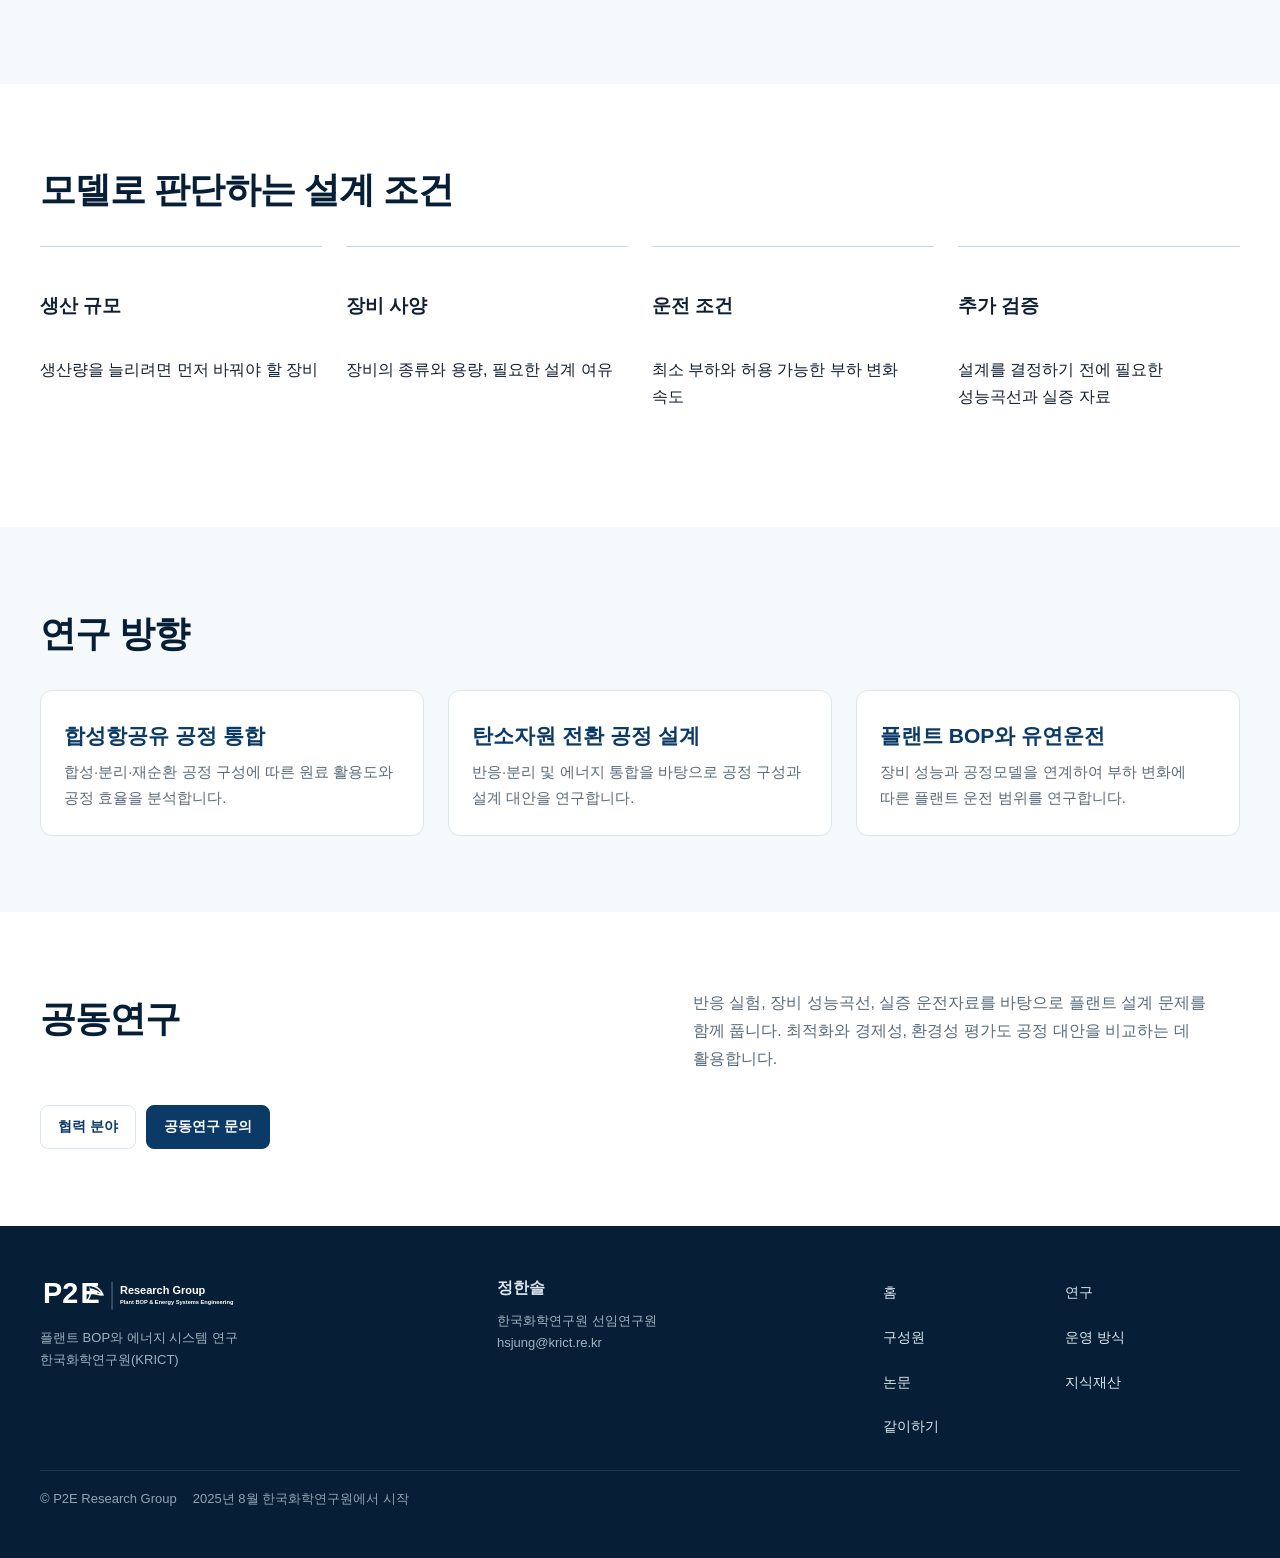
==== commit 21602642: "Align group research directions across Home, Research and People" ====
--- a/index.html
+++ b/index.html
@@ -40,7 +40,7 @@
   </div>
 </header>
 <main id="main-content">
-  <section class="hero"><div class="shell hero-grid"><div><div class="eyebrow"><span class="lang-ko">플랜트 BOP와 에너지 시스템</span><span class="lang-en">Plant BOP &amp; Energy Systems Engineering</span></div><h1><span class="lang-ko">원천기술에서 <span class="accent">운전 가능한 플랜트까지</span></span><span class="lang-en">From core technology to <span class="accent">operable plant systems</span></span></h1><p class="hero-lead"><span class="lang-ko">실험실에서 성능을 확인한 기술을 실제 플랜트로 옮기려면 어떤 장비가 필요할까요? P2E는 공정과 장비를 함께 모델링해 생산 규모를 키울 때의 설계 조건과 운전 한계를 찾습니다.</span><span class="lang-en">What equipment does a technology need to work beyond the lab? At P2E, we model processes and equipment together to find design requirements and operating limits as production scales up.</span></p><p class="small"><span class="lang-ko">한국화학연구원에서 2025년 8월 15일 시작</span><span class="lang-en">Established at KRICT on 15 August 2025</span></p><div class="actions"><a href="research.html" class="btn primary"><span class="lang-ko">연구 분야</span><span class="lang-en">Our research</span></a><a href="#current-work" class="btn secondary"><span class="lang-ko">연구 사례</span><span class="lang-en">Research projects</span></a></div></div><aside class="translation-card" aria-labelledby="workflow-label"><div id="workflow-label" class="card-label"><span class="lang-ko">연구 흐름</span><span class="lang-en">Research workflow</span></div><div class="translation-stack">
+  <section class="hero"><div class="shell hero-grid"><div><div class="eyebrow"><span class="lang-ko">플랜트 BOP와 에너지 시스템</span><span class="lang-en">Plant BOP &amp; Energy Systems Engineering</span></div><h1><span class="lang-ko">원천기술에서 <span class="accent">운전 가능한 플랜트까지</span></span><span class="lang-en">From core technology to <span class="accent">operable plant systems</span></span></h1><p class="hero-lead"><span class="lang-ko">실험실에서 성능을 확인한 기술을 실제 플랜트로 옮기려면 어떤 장비가 필요할까요? P2E는 공정과 장비를 함께 모델링해 생산 규모를 키울 때의 설계 조건과 운전 한계를 찾습니다.</span><span class="lang-en">What equipment does a technology need to work beyond the lab? At P2E, we model processes and equipment together to find design requirements and operating limits as production scales up.</span></p><p class="small"><span class="lang-ko">한국화학연구원에서 2025년 8월 15일 시작</span><span class="lang-en">Established at KRICT on 15 August 2025</span></p><div class="actions"><a href="research.html" class="btn primary"><span class="lang-ko">연구 분야</span><span class="lang-en">Our research</span></a><a href="#current-work" class="btn secondary"><span class="lang-ko">연구 방향</span><span class="lang-en">Research directions</span></a></div></div><aside class="translation-card" aria-labelledby="workflow-label"><div id="workflow-label" class="card-label"><span class="lang-ko">연구 흐름</span><span class="lang-en">Research workflow</span></div><div class="translation-stack">
         <div class="translation-step"><div class="lang-ko"><b>원천기술 성능</b><span>반응 실험과 분리 성능 자료</span></div><div class="lang-en"><b>Core technology</b><span>Reaction experiments and separation data</span></div></div>
         <div class="translation-step"><div class="lang-ko"><b>플랜트 BOP</b><span>압축기, 펌프, 열교환기와 유틸리티</span></div><div class="lang-en"><b>Balance of plant</b><span>Compressors, pumps, heat exchangers and utilities</span></div></div>
         <div class="translation-step"><div class="lang-ko"><b>공정 통합</b><span>재순환과 플랜트 전체의 물질수지, 에너지수지</span></div><div class="lang-en"><b>Plant integration</b><span>Recycle, material balances and energy balances</span></div></div>
@@ -81,11 +81,11 @@
 
   <section class="section anchor-target" id="current-work">
     <div class="shell">
-      <div class="section-head"><div><h2><span class="lang-ko">연구 사례</span><span class="lang-en">Research projects</span></h2></div><p><span class="lang-ko">2026년 8월 기준 연구 주제</span><span class="lang-en">Research topics as of August 2026</span></p></div>
+      <div class="section-head"><div><h2><span class="lang-ko">연구 방향</span><span class="lang-en">Research directions</span></h2></div></div>
       <div class="grid three">
-        <article class="card status-card"><div class="status-row"><span class="status-badge"><span class="lang-ko">진행 중</span><span class="lang-en">In progress</span></span><span class="status-owner"><span class="lang-ko">김지수</span><span class="lang-en">Jisoo Kim</span></span></div><h3><span class="lang-ko">합성항공유 공정 설계</span><span class="lang-en">Process design for e-SAF</span></h3><p><span class="lang-ko">실증 설계자료로 재순환 방식과 설비 용량을 비교하고, 공정 성능과 생산비가 어떻게 달라지는지 살펴봅니다.</span><span class="lang-en">We use demonstration design data to compare recycle configurations and equipment sizes, and study their effects on performance and production cost.</span></p><p class="project-evidence"><strong><span class="lang-ko">향후 공개 항목: </span><span class="lang-en">Planned public material: </span></strong><span class="lang-ko">모델의 유효 범위, 설계 선택에 영향을 주는 결과와 동료심사 논문</span><span class="lang-en">Model limits, findings that affect design choices, and peer-reviewed papers</span></p></article>
-        <article class="card status-card"><div class="status-row"><span class="status-badge"><span class="lang-ko">진행 중</span><span class="lang-en">In progress</span></span><span class="status-owner"><span class="lang-ko">손수원</span><span class="lang-en">Soo Won Son</span></span></div><h3><span class="lang-ko">반응기와 플랜트의 연결</span><span class="lang-en">Linking reactors to plants</span></h3><p><span class="lang-ko">반응기 해석 결과 가운데 플랜트 성능과 운전 한계를 바꾸는 정보가 무엇인지 가려냅니다.</span><span class="lang-en">We identify which reactor-model results affect plant performance and operating limits.</span></p><p class="project-evidence"><strong><span class="lang-ko">향후 공개 항목: </span><span class="lang-en">Planned public material: </span></strong><span class="lang-ko">모델별 적용 범위, 설비 제약과 그에 따른 공정 한계</span><span class="lang-en">Model scope, equipment constraints and their effect on process feasibility</span></p></article>
-        <article class="card status-card"><div class="status-row"><span class="status-badge"><span class="lang-ko">진행 중</span><span class="lang-en">In progress</span></span><span class="status-owner"><span class="lang-ko">민채림</span><span class="lang-en">Min Chaerim</span></span></div><h3><span class="lang-ko">CO₂ 전환 메탄올 공정</span><span class="lang-en">Methanol synthesis from CO₂</span></h3><p><span class="lang-ko">압축기와 재순환 계통의 제약을 반영해 원료 공급이나 부하가 달라질 때의 운전 범위를 연구합니다.</span><span class="lang-en">We study how compressor and recycle constraints affect the feasible operating range as feed or load changes.</span></p><p class="project-evidence"><strong><span class="lang-ko">향후 공개 항목: </span><span class="lang-en">Planned public material: </span></strong><span class="lang-ko">데이터와 모델의 연결, 운전 범위와 부하 변화 사례</span><span class="lang-en">Links between data and models, operating ranges and examples of changing loads</span></p></article>
+        <article class="card"><h3><span class="lang-ko">합성항공유 공정 통합</span><span class="lang-en">e-SAF process integration</span></h3><p><span class="lang-ko">합성·분리·재순환 공정 구성에 따른 원료 활용도와 공정 효율을 분석합니다.</span><span class="lang-en">We study how synthesis, separation and recycle configurations affect feedstock utilization and process efficiency.</span></p></article>
+        <article class="card"><h3><span class="lang-ko">탄소자원 전환 공정 설계</span><span class="lang-en">Carbon conversion process design</span></h3><p><span class="lang-ko">반응·분리 및 에너지 통합을 바탕으로 공정 구성과 설계 대안을 연구합니다.</span><span class="lang-en">We explore process configurations and design alternatives through reaction, separation and energy integration.</span></p></article>
+        <article class="card"><h3><span class="lang-ko">플랜트 BOP와 유연운전</span><span class="lang-en">Plant BOP and flexible operation</span></h3><p><span class="lang-ko">장비 성능과 공정모델을 연계하여 부하 변화에 따른 플랜트 운전 범위를 연구합니다.</span><span class="lang-en">We link equipment performance with process models to study plant operating ranges under variable loads.</span></p></article>
       </div>
     </div>
   </section>
